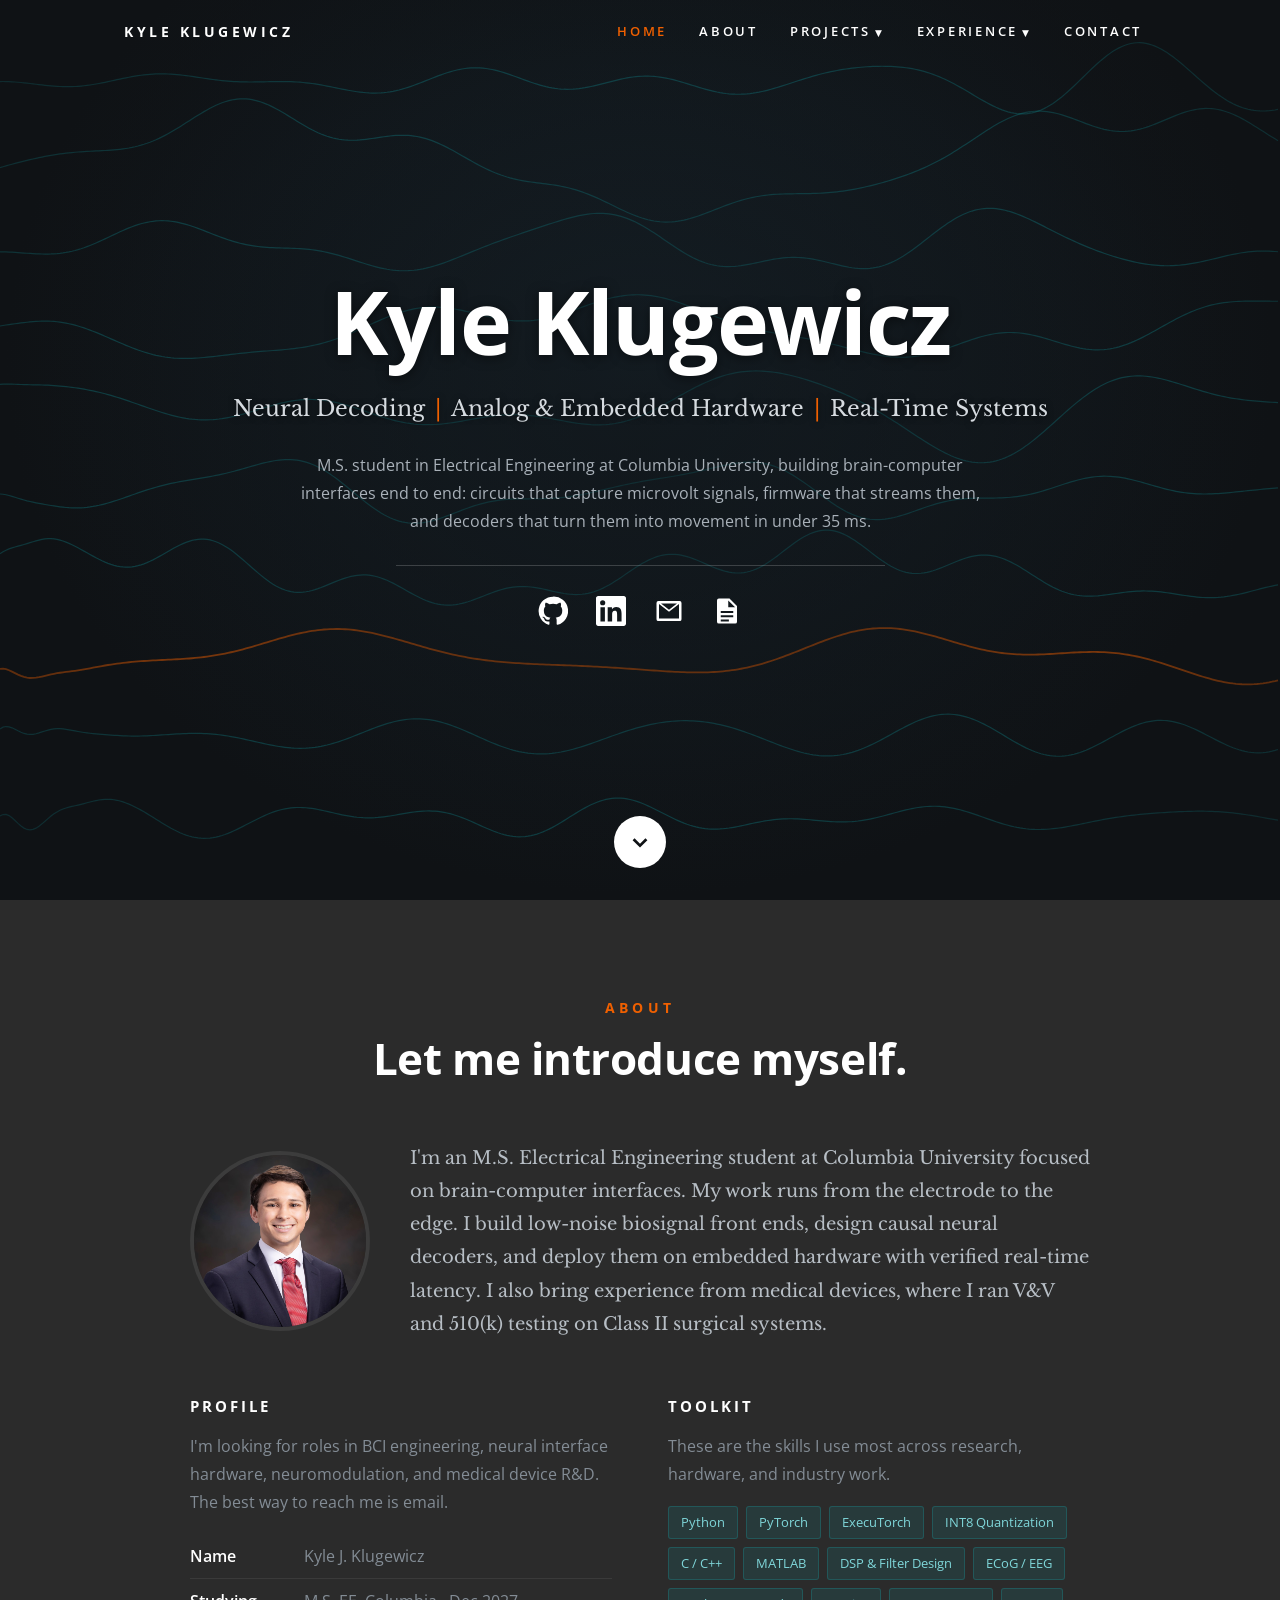
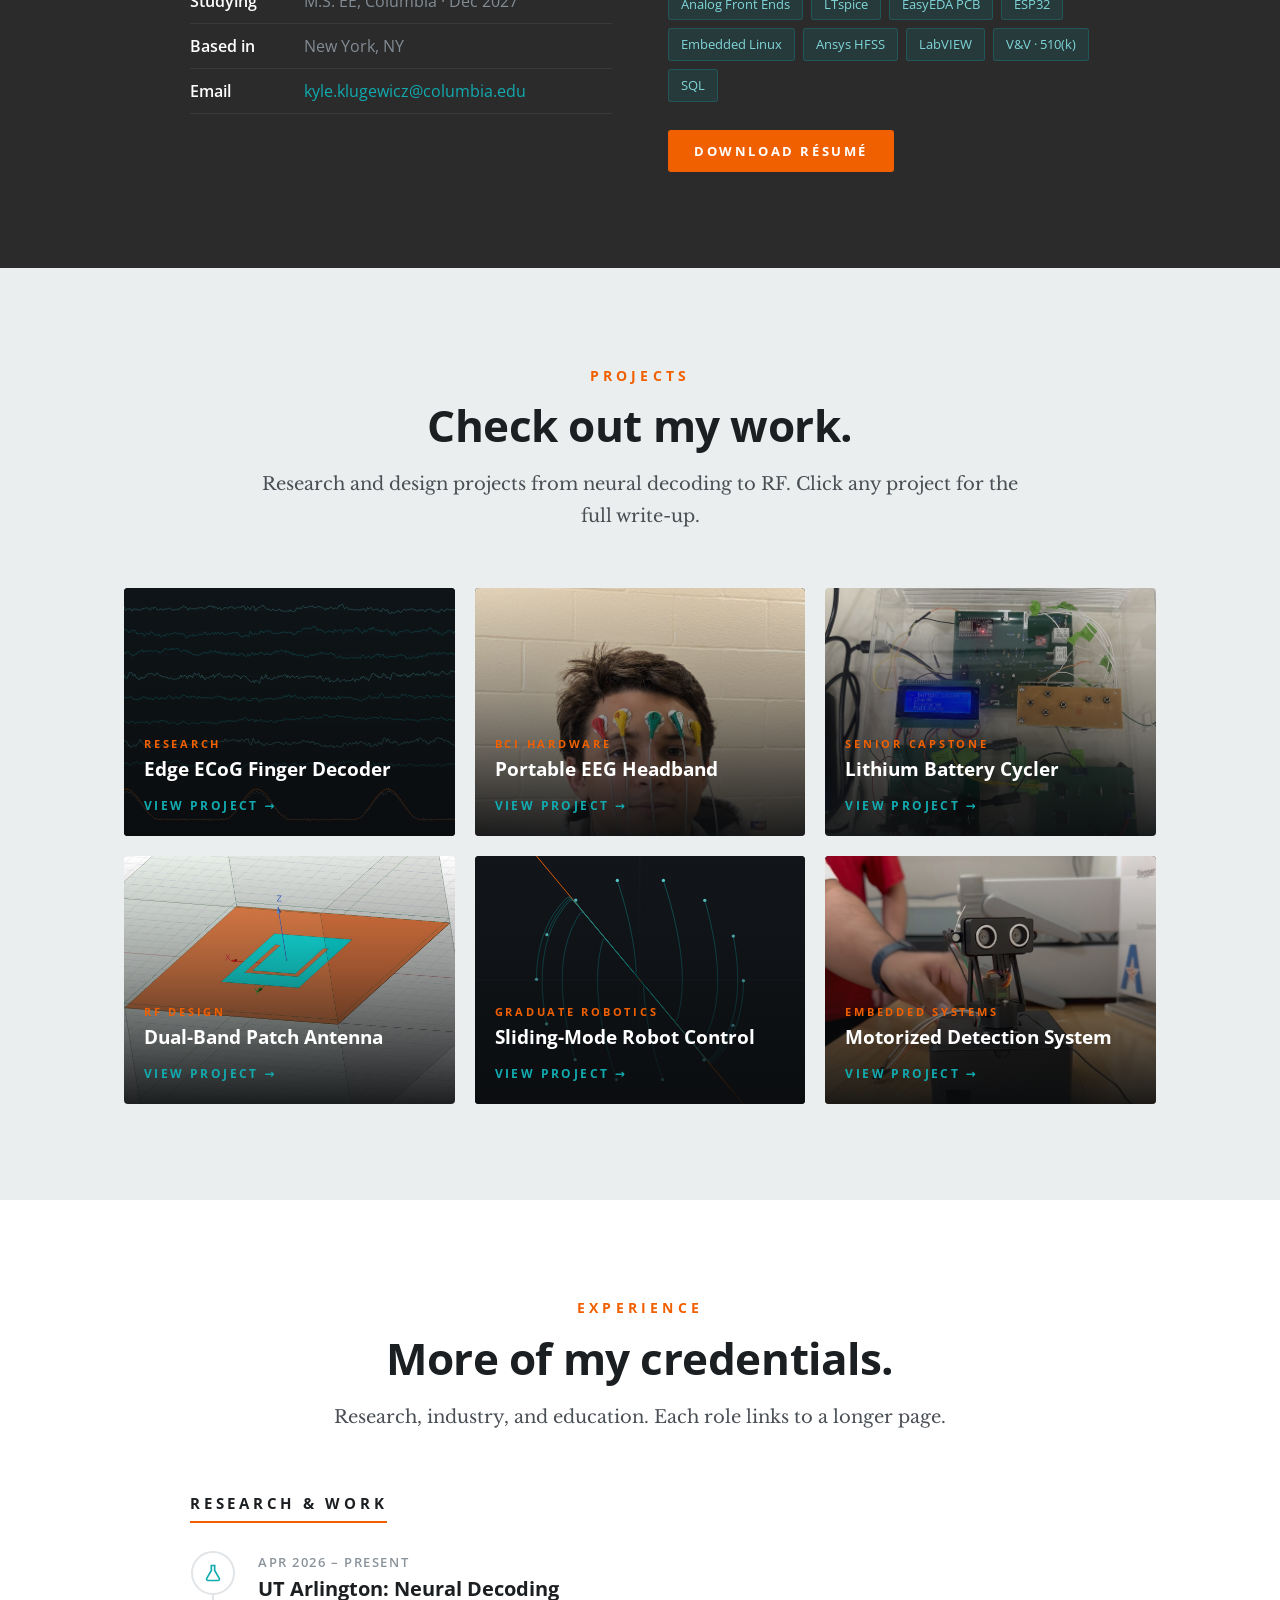
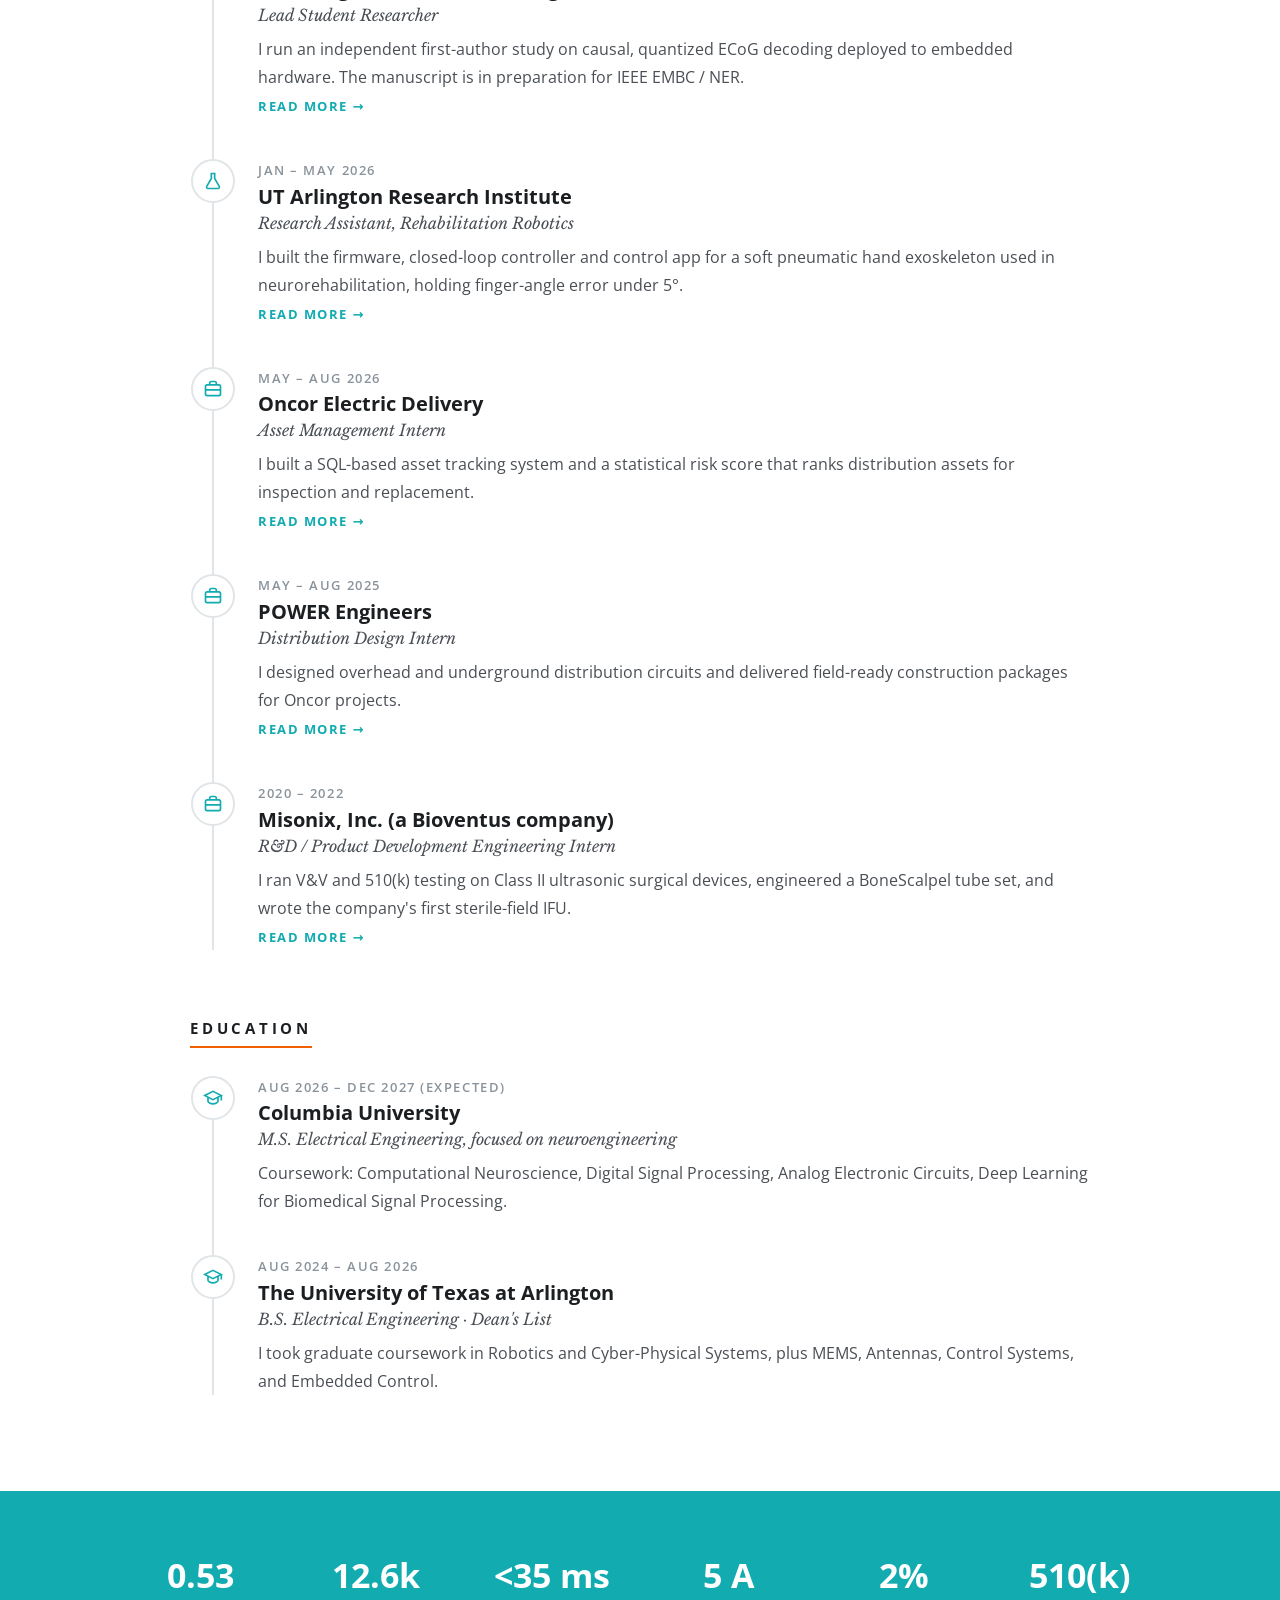
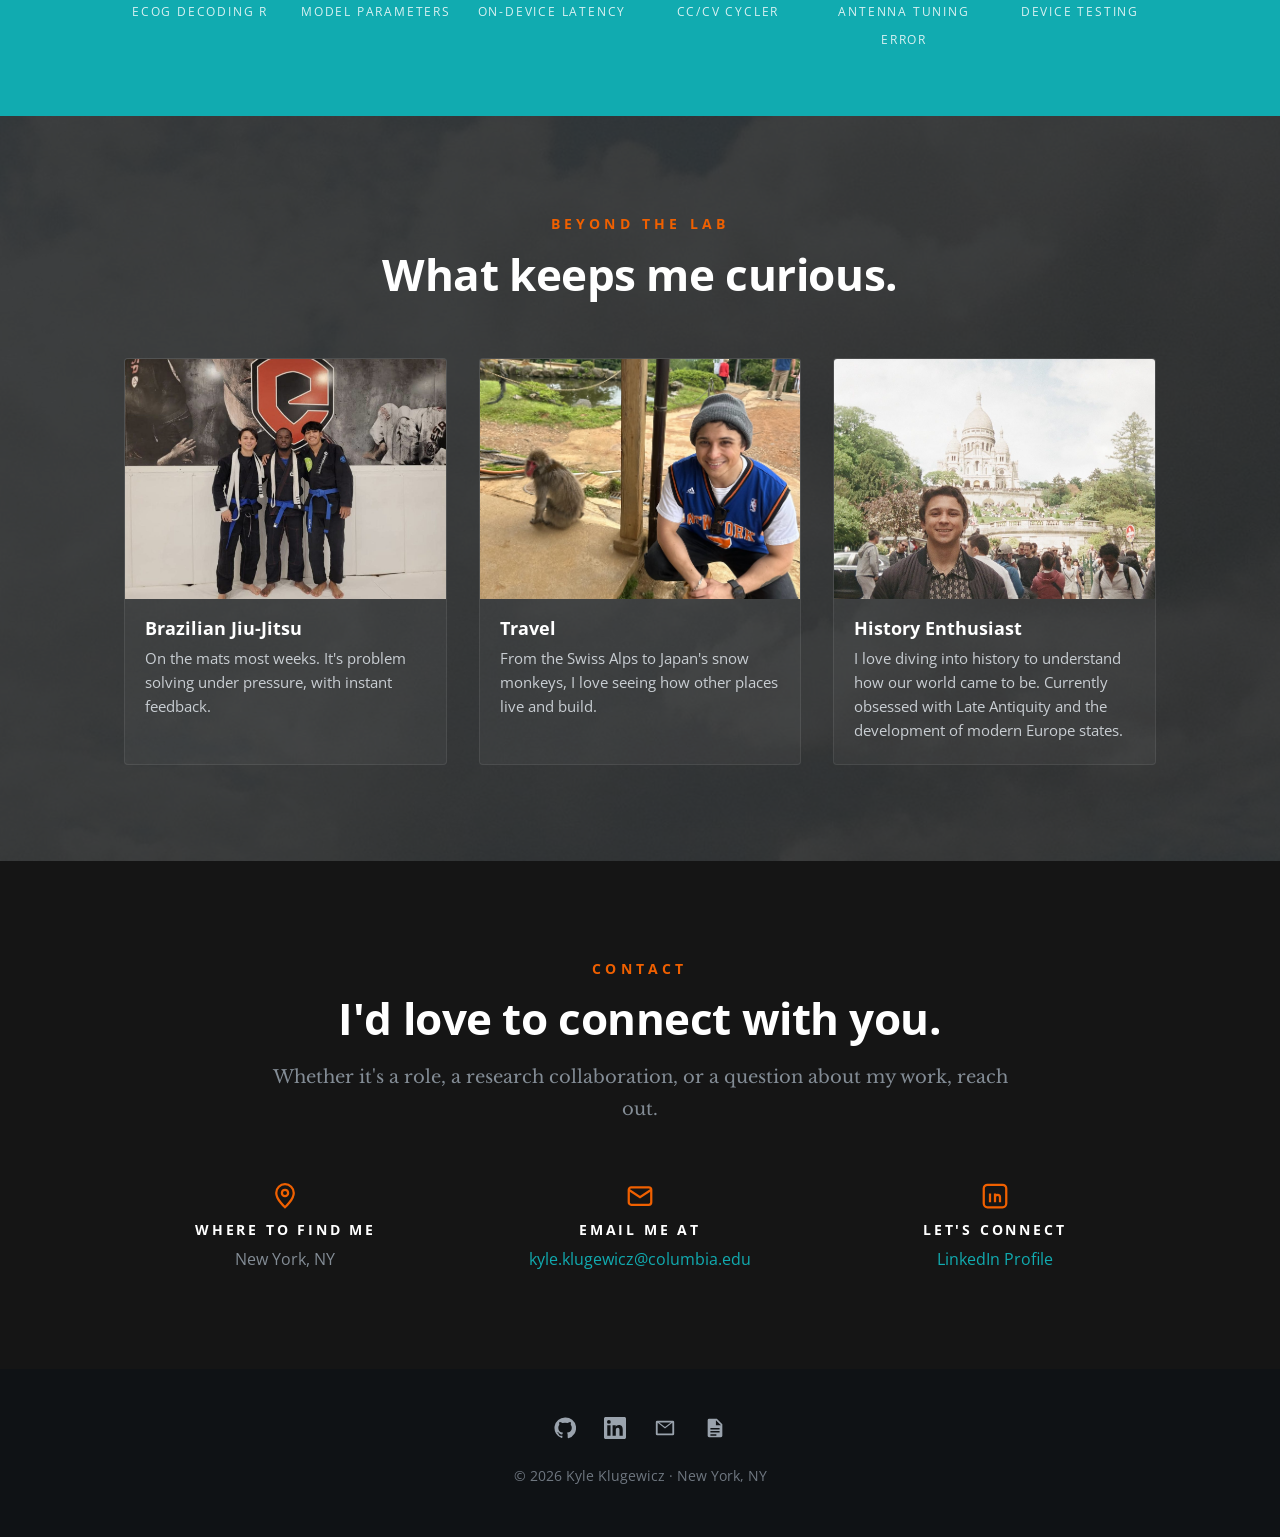
==== index.html @ 874ce94b "Rewrite robotics project page from the EE 5325 report and code Adds the full modeling, controller pr" ====
<!DOCTYPE html>
<html lang="en">
<head>
  <meta charset="UTF-8">
  <meta name="viewport" content="width=device-width, initial-scale=1.0">
  <title>Kyle Klugewicz · Neural Interface Engineering</title>
  <meta name="description" content="Kyle Klugewicz — M.S. student in Electrical Engineering at Columbia. Neural decoding, analog and embedded hardware, and real-time systems for brain-computer interfaces.">
  <meta property="og:title" content="Kyle Klugewicz">
  <meta property="og:description" content="Neural decoding, analog and embedded hardware, and real-time systems for brain-computer interfaces.">
  <meta property="og:image" content="assets/img/ecog.svg">
  <link rel="icon" href="assets/favicon.svg">
  <link rel="preconnect" href="https://fonts.googleapis.com">
  <link rel="preconnect" href="https://fonts.gstatic.com" crossorigin>
  <link href="https://fonts.googleapis.com/css2?family=Libre+Baskerville:ital@0;1&family=Open+Sans:wght@400;600;700&display=swap" rel="stylesheet">
  <link rel="stylesheet" href="style.css">
</head>
<body data-root="" data-page="home">
  <div id="site-nav"></div>

  <!-- ================= HERO ================= -->
  <header class="hero" id="top">
    <canvas id="signals" aria-hidden="true"></canvas>
    <div class="hero-text">
      <h1>Kyle Klugewicz</h1>
      <p class="roles"><span class="r">Neural Decoding</span><span class="sep">|</span><span class="r">Analog &amp; Embedded Hardware</span><span class="sep">|</span><span class="r">Real-Time Systems</span></p>
      <p class="tagline">M.S. student in Electrical Engineering at Columbia University, building brain-computer interfaces end to end: circuits that capture microvolt signals, firmware that streams them, and decoders that turn them into movement in under 35&nbsp;ms.</p>
      <hr>
      <ul class="social" data-social></ul>
    </div>
    <a class="scrolldown" href="#about" aria-label="Scroll to About">
      <svg viewBox="0 0 24 24"><path d="M5 9l7 7 7-7"/></svg>
    </a>
  </header>

  <!-- ================= ABOUT ================= -->
  <section id="about" class="dark-2">
    <div class="row">
      <div class="intro">
        <p class="eyebrow">About</p>
        <h2>Let me introduce myself.</h2>
      </div>

      <div class="about-top">
        <img src="assets/img/headshot.jpg" alt="Portrait of Kyle Klugewicz">
        <p>
          I'm an M.S. Electrical Engineering student at Columbia University focused on brain-computer interfaces.
          My work runs from the electrode to the edge. I build low-noise biosignal front ends, design causal
          neural decoders, and deploy them on embedded hardware with verified real-time latency. I also bring
          experience from medical devices, where I ran V&amp;V and 510(k) testing on Class II surgical systems.
        </p>
      </div>

      <div class="about-cols">
        <div>
          <h3>Profile</h3>
          <p>I'm looking for roles in BCI engineering, neural interface hardware, neuromodulation, and medical device R&amp;D. The best way to reach me is email.</p>
          <ul class="info-list">
            <li><strong>Name</strong> Kyle J. Klugewicz</li>
            <li><strong>Studying</strong> M.S. EE, Columbia · Dec 2027</li>
            <li><strong>Based in</strong> New York, NY</li>
            <li><strong>Email</strong> <a href="mailto:kyle.klugewicz@columbia.edu">kyle.klugewicz@columbia.edu</a></li>
          </ul>
        </div>
        <div>
          <h3>Toolkit</h3>
          <p>These are the skills I use most across research, hardware, and industry work.</p>
          <ul class="chips" style="margin-top:18px">
            <li>Python</li><li>PyTorch</li><li>ExecuTorch</li><li>INT8 Quantization</li>
            <li>C / C++</li><li>MATLAB</li><li>DSP &amp; Filter Design</li><li>ECoG / EEG</li>
            <li>Analog Front Ends</li><li>LTspice</li><li>EasyEDA PCB</li><li>ESP32</li>
            <li>Embedded Linux</li><li>Ansys HFSS</li><li>LabVIEW</li><li>V&amp;V · 510(k)</li>
            <li>SQL</li>
          </ul>
          <a class="btn" href="assets/Klugewicz_Resume.pdf" target="_blank" rel="noopener">Download Résumé</a>
        </div>
      </div>
    </div>
  </section>

  <!-- ================= PROJECTS (synopsis) ================= -->
  <section id="projects" class="gray">
    <div class="row">
      <div class="intro">
        <p class="eyebrow">Projects</p>
        <h2>Check out my work.</h2>
        <p class="lead">Research and design projects from neural decoding to RF. Click any project for the full write-up.</p>
      </div>

      <div class="tiles">
        <a class="tile" href="projects/ecog-decoder.html">
          <img src="assets/img/ecog.svg" alt="Stylized multichannel ECoG traces with decoded finger flexion">
          <div class="overlay">
            <span class="kind">Research</span>
            <h3>Edge ECoG Finger Decoder</h3>
            <p>A 12.6k-parameter causal network decodes finger movement from brain signals in under 35 ms on a low-cost ARM board.</p>
            <span class="more">View project →</span>
          </div>
        </a>
        <a class="tile" href="projects/eeg-headband.html">
          <img src="assets/img/eeg-kyle.jpg" alt="Kyle wearing forehead EEG electrodes" style="object-position:50% 30%">
          <div class="overlay">
            <span class="kind">BCI Hardware</span>
            <h3>Portable EEG Headband</h3>
            <p>Led a four-person team building an ADS1299 + ESP32 EEG system that streams over Bluetooth.</p>
            <span class="more">View project →</span>
          </div>
        </a>
        <a class="tile" href="projects/battery-cycler.html">
          <img src="assets/img/cycler-board.jpg" alt="Battery cycler PCBs inside acrylic enclosure">
          <div class="overlay">
            <span class="kind">Senior Capstone</span>
            <h3>Lithium Battery Cycler</h3>
            <p>A 120 V bench instrument with 5 A CC/CV charging, an active-load discharger, and battery health analytics.</p>
            <span class="more">View project →</span>
          </div>
        </a>
        <a class="tile" href="projects/dual-band-antenna.html">
          <img src="assets/img/antenna-model.jpg" alt="HFSS model of a U-slot patch antenna">
          <div class="overlay">
            <span class="kind">RF Design</span>
            <h3>Dual-Band Patch Antenna</h3>
            <p>Designed in HFSS for 2.45 and 5 GHz, then milled and measured. Resonances landed within 2% of target.</p>
            <span class="more">View project →</span>
          </div>
        </a>
        <a class="tile" href="projects/robotics-control.html">
          <img src="assets/img/robotics.svg" alt="Phase portrait showing trajectories converging to a sliding surface">
          <div class="overlay">
            <span class="kind">Graduate Robotics</span>
            <h3>Sliding-Mode Robot Control</h3>
            <p>Modeled a two-link arm and built six controllers, ending with sliding-mode control that tracks despite 20% mass error.</p>
            <span class="more">View project →</span>
          </div>
        </a>
        <a class="tile" href="projects/detection-system.html">
          <img src="assets/img/detect-demo-poster.jpg" alt="Finished ultrasonic detection system on the bench" style="object-position:50% 45%">
          <div class="overlay">
            <span class="kind">Embedded Systems</span>
            <h3>Motorized Detection System</h3>
            <p>My first PCB: a rotating ultrasonic scanner that sweeps 180° and stops when something gets close.</p>
            <span class="more">View project →</span>
          </div>
        </a>
      </div>
    </div>
  </section>

  <!-- ================= EXPERIENCE + EDUCATION (synopsis) ================= -->
  <section id="experience">
    <div class="row">
      <div class="intro">
        <p class="eyebrow">Experience</p>
        <h2>More of my credentials.</h2>
        <p class="lead">Research, industry, and education. Each role links to a longer page.</p>
      </div>

      <div class="timeline-group">
        <h3>Research &amp; Work</h3>
        <ol class="tl">
          <li>
            <span class="dot"><svg viewBox="0 0 24 24"><path d="M9 3h6M10 3v6L4.5 18.5A1.7 1.7 0 0 0 6 21h12a1.7 1.7 0 0 0 1.5-2.5L14 9V3"/></svg></span>
            <p class="when">Apr 2026 – Present</p>
            <h4>UT Arlington: Neural Decoding</h4>
            <p class="role">Lead Student Researcher</p>
            <p>I run an independent first-author study on causal, quantized ECoG decoding deployed to embedded hardware. The manuscript is in preparation for IEEE EMBC / NER.</p>
            <a class="readmore" href="projects/ecog-decoder.html">Read more →</a>
          </li>
          <li>
            <span class="dot"><svg viewBox="0 0 24 24"><path d="M9 3h6M10 3v6L4.5 18.5A1.7 1.7 0 0 0 6 21h12a1.7 1.7 0 0 0 1.5-2.5L14 9V3"/></svg></span>
            <p class="when">Jan – May 2026</p>
            <h4>UT Arlington Research Institute</h4>
            <p class="role">Research Assistant, Rehabilitation Robotics</p>
            <p>I built the firmware, closed-loop controller and control app for a soft pneumatic hand exoskeleton used in neurorehabilitation, holding finger-angle error under 5°.</p>
            <a class="readmore" href="experience/utari.html">Read more →</a>
          </li>
          <li>
            <span class="dot"><svg viewBox="0 0 24 24"><rect x="3" y="7" width="18" height="13" rx="2"/><path d="M8 7V5a2 2 0 0 1 2-2h4a2 2 0 0 1 2 2v2M3 13h18"/></svg></span>
            <p class="when">May – Aug 2026</p>
            <h4>Oncor Electric Delivery</h4>
            <p class="role">Asset Management Intern</p>
            <p>I built a SQL-based asset tracking system and a statistical risk score that ranks distribution assets for inspection and replacement.</p>
            <a class="readmore" href="experience/oncor.html">Read more →</a>
          </li>
          <li>
            <span class="dot"><svg viewBox="0 0 24 24"><rect x="3" y="7" width="18" height="13" rx="2"/><path d="M8 7V5a2 2 0 0 1 2-2h4a2 2 0 0 1 2 2v2M3 13h18"/></svg></span>
            <p class="when">May – Aug 2025</p>
            <h4>POWER Engineers</h4>
            <p class="role">Distribution Design Intern</p>
            <p>I designed overhead and underground distribution circuits and delivered field-ready construction packages for Oncor projects.</p>
            <a class="readmore" href="experience/power-engineers.html">Read more →</a>
          </li>
          <li>
            <span class="dot"><svg viewBox="0 0 24 24"><rect x="3" y="7" width="18" height="13" rx="2"/><path d="M8 7V5a2 2 0 0 1 2-2h4a2 2 0 0 1 2 2v2M3 13h18"/></svg></span>
            <p class="when">2020 – 2022</p>
            <h4>Misonix, Inc. (a Bioventus company)</h4>
            <p class="role">R&amp;D / Product Development Engineering Intern</p>
            <p>I ran V&amp;V and 510(k) testing on Class II ultrasonic surgical devices, engineered a BoneScalpel tube set, and wrote the company's first sterile-field IFU.</p>
            <a class="readmore" href="experience/misonix.html">Read more →</a>
          </li>
        </ol>
      </div>

      <div class="timeline-group" style="margin-bottom:0">
        <h3>Education</h3>
        <ol class="tl">
          <li>
            <span class="dot"><svg viewBox="0 0 24 24"><path d="M2 9l10-5 10 5-10 5L2 9Z"/><path d="M6 11v5c0 1.5 3 3 6 3s6-1.5 6-3v-5M22 9v6"/></svg></span>
            <p class="when">Aug 2026 – Dec 2027 (expected)</p>
            <h4>Columbia University</h4>
            <p class="role">M.S. Electrical Engineering, focused on neuroengineering</p>
            <p>Coursework: Computational Neuroscience, Digital Signal Processing, Analog Electronic Circuits, Deep Learning for Biomedical Signal Processing.</p>
          </li>
          <li>
            <span class="dot"><svg viewBox="0 0 24 24"><path d="M2 9l10-5 10 5-10 5L2 9Z"/><path d="M6 11v5c0 1.5 3 3 6 3s6-1.5 6-3v-5M22 9v6"/></svg></span>
            <p class="when">Aug 2024 – Aug 2026</p>
            <h4>The University of Texas at Arlington</h4>
            <p class="role">B.S. Electrical Engineering · Dean's List</p>
            <p>I took graduate coursework in Robotics and Cyber-Physical Systems, plus MEMS, Antennas, Control Systems, and Embedded Control.</p>
          </li>
        </ol>
      </div>
    </div>
  </section>

  <!-- ================= STATS ================= -->
  <section class="stats" aria-label="Highlights">
    <div class="row">
      <ul>
        <li><span class="num">0.53</span><span class="lbl">ECoG decoding r</span></li>
        <li><span class="num">12.6k</span><span class="lbl">Model parameters</span></li>
        <li><span class="num">&lt;35 ms</span><span class="lbl">On-device latency</span></li>
        <li><span class="num">5 A</span><span class="lbl">CC/CV cycler</span></li>
        <li><span class="num">2%</span><span class="lbl">Antenna tuning error</span></li>
        <li><span class="num">510(k)</span><span class="lbl">Device testing</span></li>
      </ul>
    </div>
  </section>

  <!-- ================= BEYOND THE LAB ================= -->
  <section class="photo-band" style="background-image:url(assets/img/bg-alps.jpg)">
    <div class="row">
      <div class="intro">
        <p class="eyebrow">Beyond the Lab</p>
        <h2>What keeps me curious.</h2>
      </div>
      <div class="beyond">
        <figure>
          <img src="assets/img/bjj.jpg" alt="Kyle with Brazilian Jiu-Jitsu training partners" loading="lazy">
          <figcaption>
            <h3>Brazilian Jiu-Jitsu</h3>
            <p>On the mats most weeks. It's problem solving under pressure, with instant feedback.</p>
          </figcaption>
        </figure>
        <figure>
          <img src="assets/img/travel-japan.jpg" alt="Kyle crouching next to a snow monkey in Japan" loading="lazy" style="object-position:50% 60%">
          <figcaption>
            <h3>Travel</h3>
            <p>From the Swiss Alps to Japan's snow monkeys, I love seeing how other places live and build.</p>
          </figcaption>
        </figure>
        <figure>
          <img src="assets/img/travel-paris.jpg" alt="Kyle in front of Sacré-Cœur in Paris" loading="lazy" style="object-position:50% 40%">
          <figcaption>
            <h3>History Enthusiast</h3>
            <p>I love diving into history to understand how our world came to be. Currently obsessed with Late Antiquity and the development of modern Europe states.</p>
          </figcaption>
        </figure>
      </div>
    </div>
  </section>

  <!-- ================= CONTACT ================= -->
  <section id="contact" class="dark">
    <div class="row">
      <div class="intro">
        <p class="eyebrow">Contact</p>
        <h2>I'd love to connect with you.</h2>
        <p class="lead">Whether it's a role, a research collaboration, or a question about my work, reach out.</p>
      </div>
      <div class="contact-cols">
        <div>
          <span class="icon"><svg viewBox="0 0 24 24"><path d="M12 21s-7-6.2-7-11.5A7 7 0 0 1 19 9.5C19 14.8 12 21 12 21Z"/><circle cx="12" cy="9.5" r="2.5"/></svg></span>
          <h4>Where to find me</h4>
          <p>New York, NY</p>
        </div>
        <div>
          <span class="icon"><svg viewBox="0 0 24 24"><rect x="3" y="5" width="18" height="14" rx="2"/><path d="M3 7l9 6 9-6"/></svg></span>
          <h4>Email me at</h4>
          <p><a href="mailto:kyle.klugewicz@columbia.edu">kyle.klugewicz@columbia.edu</a></p>
        </div>
        <div>
          <span class="icon"><svg viewBox="0 0 24 24"><rect x="3" y="3" width="18" height="18" rx="3"/><path d="M8 10v7M8 7v.01M12 17v-4a2 2 0 0 1 4 0v4M12 10v7"/></svg></span>
          <h4>Let's connect</h4>
          <p><a href="https://www.linkedin.com/in/kyle-klugewicz/" target="_blank" rel="noopener">LinkedIn Profile</a></p>
        </div>
      </div>
    </div>
  </section>

  <div id="site-footer"></div>
  <script src="site.js"></script>
</body>
</html>
---- style.css ----
/* =========================================================
   Kyle Klugewicz — site styles
   Layout inspired by the classic "résumé one-pager" look:
   dark full-screen hero, alternating light/dark sections,
   orange section eyebrows, teal stat band.
   ========================================================= */

:root {
  --ink: #0f1215;
  --dark: #151515;
  --dark-2: #2b2b2b;
  --gray-bg: #ebeeee;
  --white: #ffffff;
  --text: #4a4f55;
  --text-dark: #838c95;
  --heading: #1c1f22;
  --orange: #f06000;
  --teal: #11abb0;
  --teal-dark: #0c8a8e;
  --max: 1080px;
  --serif: "Libre Baskerville", Georgia, serif;
  --sans: "Open Sans", system-ui, -apple-system, sans-serif;
}

* { box-sizing: border-box; margin: 0; padding: 0; }
html { scroll-behavior: smooth; scroll-padding-top: 64px; }
body {
  font: 16px/1.75 var(--sans);
  color: var(--text);
  background: var(--white);
  -webkit-font-smoothing: antialiased;
}
img { max-width: 100%; display: block; }
a { color: var(--teal); text-decoration: none; transition: color .2s; }
a:hover { color: var(--orange); }
h1, h2, h3, h4 { color: var(--heading); font-weight: 700; line-height: 1.25; }

.row { max-width: var(--max); margin: 0 auto; padding: 0 24px; }
section { padding: 96px 0; }

/* ---------- Section intro (eyebrow + big headline) ---------- */
.intro { text-align: center; max-width: 760px; margin: 0 auto 56px; }
.eyebrow {
  font-size: 14px; font-weight: 700; letter-spacing: .3em;
  text-transform: uppercase; color: var(--orange); margin-bottom: 10px;
}
.intro h2 { font-size: clamp(28px, 4.4vw, 44px); letter-spacing: -0.01em; }
.intro .lead { font-family: var(--serif); font-size: 18px; margin-top: 16px; }

.dark { background: var(--dark); color: var(--text-dark); }
.dark-2 { background: var(--dark-2); color: var(--text-dark); }
.dark h2, .dark h3, .dark-2 h2, .dark-2 h3 { color: var(--white); }
.gray { background: var(--gray-bg); }

/* ---------- Nav ---------- */
.site-nav {
  position: fixed; inset: 0 0 auto 0; z-index: 50;
  transition: background .3s, box-shadow .3s;
}
.site-nav.solid { background: rgba(15, 18, 21, .96); box-shadow: 0 1px 0 rgba(255,255,255,.06); }
.site-nav .inner {
  max-width: var(--max); margin: 0 auto; padding: 0 24px;
  display: flex; align-items: center; height: 64px;
}
.site-nav .brand {
  color: var(--white); font-weight: 700; letter-spacing: .25em; font-size: 14px;
  text-transform: uppercase; margin-right: auto;
}
.site-nav .brand:hover { color: var(--orange); }
.site-nav ul { list-style: none; display: flex; gap: 4px; }
.site-nav li { position: relative; }
.site-nav li > a, .site-nav li > button {
  display: block; padding: 8px 14px; color: var(--white);
  font: 600 12.5px/1.5 var(--sans); letter-spacing: .22em; text-transform: uppercase;
  background: none; border: 0; cursor: pointer;
}
.site-nav li > a:hover, .site-nav li > button:hover,
.site-nav li.current > a, .site-nav li.current > button { color: var(--orange); }
.site-nav .caret { font-size: 9px; margin-left: 4px; }

.dropdown {
  position: absolute; top: 100%; left: 0; min-width: 260px;
  background: var(--ink); border-top: 2px solid var(--orange);
  padding: 8px 0; opacity: 0; visibility: hidden; transform: translateY(6px);
  transition: all .18s; box-shadow: 0 12px 30px rgba(0,0,0,.35);
}
.has-menu:hover .dropdown, .has-menu:focus-within .dropdown, .has-menu.open .dropdown {
  opacity: 1; visibility: visible; transform: none;
}
.dropdown a { display: block; padding: 8px 20px; color: #c9ced3; font-size: 14px; line-height: 1.4; }
.dropdown a small { display: block; color: #6f7780; font-size: 12px; }
.dropdown a:hover, .dropdown a.active { background: #1b2025; color: var(--white); }
.dropdown a.active { box-shadow: inset 3px 0 0 var(--orange); }

.menu-toggle {
  display: none; background: none; border: 1px solid rgba(255,255,255,.3);
  color: var(--white); border-radius: 4px; width: 40px; height: 36px; font-size: 18px; cursor: pointer;
}

/* ---------- Home hero ---------- */
.hero {
  position: relative; min-height: 100vh; min-height: 100svh;
  background: radial-gradient(ellipse at 50% 40%, #16222a 0%, var(--ink) 70%);
  display: flex; align-items: center; justify-content: center;
  text-align: center; overflow: hidden; color: var(--white);
}
.hero canvas { position: absolute; inset: 0; width: 100%; height: 100%; }
.hero::after {
  content: ""; position: absolute; inset: 0; pointer-events: none;
  background: radial-gradient(ellipse at center, rgba(15,18,21,.55) 0%, rgba(15,18,21,.15) 60%, rgba(15,18,21,.6) 100%);
}
.hero-text { position: relative; z-index: 2; padding: 0 24px; max-width: 880px; }
.hero h1 {
  color: var(--white); font-size: clamp(44px, 9vw, 88px); letter-spacing: -0.02em;
  text-shadow: 0 2px 12px rgba(0,0,0,.5);
}
.hero .roles {
  font-family: var(--serif); font-size: clamp(17px, 2.4vw, 22px); color: #d6dbe0;
  margin-top: 14px; text-shadow: 0 1px 6px rgba(0,0,0,.6);
}
.hero .roles .r { white-space: nowrap; }
.hero .roles .sep { color: var(--orange); padding: 0 10px; }
.hero .tagline { margin: 22px auto 0; max-width: 680px; color: #a9b1b9; font-size: 16px; }
@media (max-width: 600px) {
  .hero .roles .r { display: block; }
  .hero .roles .sep { display: none; }
}
.hero hr { width: 60%; margin: 30px auto; border: 0; border-top: 1px solid rgba(255,255,255,.18); }

.social { list-style: none; display: flex; justify-content: center; gap: 28px; }
.social a { color: var(--white); display: inline-flex; }
.social a:hover { color: var(--orange); }
.social svg { width: 30px; height: 30px; fill: currentColor; }

.scrolldown {
  position: absolute; bottom: 32px; left: 50%; transform: translateX(-50%); z-index: 2;
  width: 52px; height: 52px; border-radius: 50%; background: var(--white);
  display: grid; place-items: center; color: var(--ink); animation: bob 2.4s ease-in-out infinite;
}
.scrolldown:hover { background: var(--orange); color: var(--white); }
.scrolldown svg { width: 22px; height: 22px; fill: none; stroke: currentColor; stroke-width: 3; }
@keyframes bob { 50% { transform: translate(-50%, 6px); } }

/* ---------- About ---------- */
.about-top { display: flex; align-items: center; gap: 40px; max-width: 900px; margin: 0 auto 56px; }
.about-top img {
  width: 180px; height: 180px; border-radius: 50%; object-fit: cover; object-position: 50% 22%;
  flex-shrink: 0; border: 4px solid rgba(255,255,255,.08);
}
.about-top p { font-family: var(--serif); font-size: 18px; line-height: 1.85; color: #b7bec5; }
.about-cols { display: grid; grid-template-columns: 1fr 1fr; gap: 56px; max-width: 900px; margin: 0 auto; }
.about-cols h3 { font-size: 15px; letter-spacing: .2em; text-transform: uppercase; margin-bottom: 16px; }
.info-list { list-style: none; margin-top: 18px; }
.info-list li { padding: 8px 0; border-bottom: 1px solid rgba(255,255,255,.07); }
.info-list strong { color: var(--white); display: inline-block; min-width: 110px; font-weight: 600; }

.chips { display: flex; flex-wrap: wrap; gap: 8px; list-style: none; }
.chips li {
  font-size: 13px; padding: 4px 12px; border-radius: 3px;
  background: rgba(17,171,176,.12); color: #7fd6d9; border: 1px solid rgba(17,171,176,.25);
}
.light-chips li { background: #eef7f7; color: var(--teal-dark); border-color: #cfe9ea; }

.btn {
  display: inline-block; margin-top: 28px; padding: 12px 26px; border-radius: 3px;
  font: 700 13px/1.4 var(--sans); letter-spacing: .2em; text-transform: uppercase;
  background: var(--orange); color: var(--white);
}
.btn:hover { background: var(--white); color: var(--ink); }
.btn.ghost { background: transparent; border: 2px solid var(--teal); color: var(--teal); }
.btn.ghost:hover { background: var(--teal); color: var(--white); }

/* ---------- Project tiles (home) ---------- */
.tiles { display: grid; grid-template-columns: repeat(3, 1fr); gap: 20px; }
.tile {
  position: relative; display: block; overflow: hidden; border-radius: 4px;
  background: var(--ink); aspect-ratio: 4 / 3; color: var(--white);
}
.tile img { width: 100%; height: 100%; object-fit: cover; transition: transform .5s, opacity .3s; }
.tile .overlay {
  position: absolute; inset: 0; display: flex; flex-direction: column; justify-content: flex-end;
  padding: 20px; background: linear-gradient(to top, rgba(10,12,14,.92) 0%, rgba(10,12,14,.35) 55%, rgba(10,12,14,0) 100%);
}
.tile .kind { font-size: 11px; letter-spacing: .25em; text-transform: uppercase; color: var(--orange); font-weight: 700; }
.tile h3 { color: var(--white); font-size: 19px; margin: 4px 0 6px; }
.tile p { font-size: 14px; line-height: 1.5; color: #c4cad0; max-height: 0; opacity: 0; transition: all .35s; }
.tile .more { font-size: 12px; letter-spacing: .2em; text-transform: uppercase; color: var(--teal); font-weight: 700; margin-top: 8px; }
.tile:hover img { transform: scale(1.06); opacity: .75; }
.tile:hover p { max-height: 90px; opacity: 1; }
.tile:hover { color: var(--white); }
@media (hover: none) { .tile p { max-height: none; opacity: 1; } }

/* ---------- Timeline (home experience + education) ---------- */
.timeline-group { max-width: 900px; margin: 0 auto 64px; }
.timeline-group > h3 {
  font-size: 15px; letter-spacing: .25em; text-transform: uppercase; margin-bottom: 28px;
  padding-bottom: 8px; border-bottom: 2px solid var(--orange); display: inline-block;
}
.tl { list-style: none; border-left: 2px solid #e1e5e8; margin-left: 22px; }
.tl li { position: relative; padding: 0 0 40px 44px; }
.tl li:last-child { padding-bottom: 0; }
.tl .dot {
  position: absolute; left: -23px; top: 0; width: 44px; height: 44px; border-radius: 50%;
  background: var(--white); border: 2px solid #e1e5e8; display: grid; place-items: center; color: var(--teal);
}
.tl .dot svg { width: 20px; height: 20px; fill: none; stroke: currentColor; stroke-width: 2; }
.tl .when { font-size: 13px; letter-spacing: .12em; text-transform: uppercase; color: #8a939b; font-weight: 600; }
.tl h4 { font-size: 20px; margin-top: 2px; }
.tl .role { font-family: var(--serif); font-style: italic; color: var(--text); margin-bottom: 6px; }
.tl .readmore { font-size: 13px; font-weight: 700; letter-spacing: .12em; text-transform: uppercase; }

/* ---------- Stats band ---------- */
.stats { background: var(--teal); color: var(--white); padding: 64px 0; }
.stats ul {
  list-style: none; display: grid; grid-template-columns: repeat(6, 1fr); gap: 24px; text-align: center;
}
.stats .num { display: block; font-size: 34px; font-weight: 700; line-height: 1.2; }
.stats .lbl { font-size: 12px; letter-spacing: .15em; text-transform: uppercase; opacity: .85; }

/* ---------- Photo background band (beyond the lab) ---------- */
.photo-band { position: relative; background: #000 center / cover no-repeat; color: #c9ced3; }
.photo-band::before { content: ""; position: absolute; inset: 0; background: rgba(10,12,14,.78); }
.photo-band > * { position: relative; }
.photo-band h2, .photo-band h3 { color: var(--white); }
.beyond { display: grid; grid-template-columns: repeat(3, 1fr); gap: 32px; }
.beyond figure { background: rgba(255,255,255,.04); border: 1px solid rgba(255,255,255,.08); border-radius: 4px; overflow: hidden; }
.beyond img { width: 100%; aspect-ratio: 4 / 3; object-fit: cover; }
.beyond figcaption { padding: 18px 20px 22px; }
.beyond h3 { font-size: 18px; margin-bottom: 6px; }
.beyond p { font-size: 15px; line-height: 1.6; }

/* ---------- Contact ---------- */
.contact-cols { display: grid; grid-template-columns: repeat(3, 1fr); gap: 32px; text-align: center; }
.contact-cols .icon { color: var(--orange); margin-bottom: 10px; display: inline-flex; }
.contact-cols .icon svg { width: 30px; height: 30px; fill: none; stroke: currentColor; stroke-width: 1.8; }
.contact-cols h4 { color: var(--white); font-size: 14px; letter-spacing: .2em; text-transform: uppercase; margin-bottom: 6px; }

/* ---------- Footer ---------- */
.site-footer { background: var(--ink); color: #6f7780; text-align: center; padding: 48px 24px; font-size: 14px; }
.site-footer .social { margin-bottom: 18px; }
.site-footer .social svg { width: 22px; height: 22px; }
.site-footer .social a { color: #9aa3ad; }
.site-footer .social a:hover { color: var(--orange); }

/* =========================================================
   Detail pages (projects / experience)
   ========================================================= */
.page-hero {
  position: relative; min-height: 62vh; display: flex; align-items: flex-end;
  background: var(--ink) var(--hero-img, none) var(--hero-pos, center) / cover no-repeat; color: var(--white);
  padding: 120px 0 56px;
}
.page-hero::before {
  content: ""; position: absolute; inset: 0;
  background: linear-gradient(to top, rgba(10,12,14,.95) 0%, rgba(10,12,14,.7) 45%, rgba(10,12,14,.45) 100%);
}
.page-hero .row { position: relative; width: 100%; }
.crumbs { font-size: 12px; letter-spacing: .2em; text-transform: uppercase; margin-bottom: 18px; }
.crumbs a { color: #9aa3ad; }
.crumbs a:hover { color: var(--orange); }
.crumbs span { color: #5b636b; margin: 0 8px; }
.page-hero h1 { color: var(--white); font-size: clamp(32px, 6vw, 58px); letter-spacing: -0.02em; max-width: 900px; }
.page-hero .subtitle { font-family: var(--serif); font-size: clamp(16px, 2vw, 20px); color: #cdd3d8; margin-top: 14px; max-width: 760px; }
.facts { list-style: none; display: flex; flex-wrap: wrap; gap: 12px 40px; margin-top: 32px; padding-top: 24px; border-top: 1px solid rgba(255,255,255,.15); }
.facts li { font-size: 15px; color: #e3e7ea; }
.facts strong { display: block; font-size: 11px; letter-spacing: .22em; text-transform: uppercase; color: var(--orange); }

.detail-body { display: grid; grid-template-columns: minmax(0, 1fr) 280px; gap: 64px; }
.prose h2 {
  font-size: 13px; letter-spacing: .3em; text-transform: uppercase; color: var(--orange);
  margin: 48px 0 14px;
}
.prose h2:first-child { margin-top: 0; }
.prose p { margin-bottom: 16px; font-size: 17px; }
.prose p.lead { font-family: var(--serif); font-size: 19px; line-height: 1.8; color: var(--heading); }
.prose ul { margin: 0 0 16px 22px; }
.prose li { margin-bottom: 10px; font-size: 16.5px; }
.prose li::marker { color: var(--teal); }
.prose strong { color: var(--heading); }
.callout {
  border-left: 3px solid var(--teal); background: #f3f8f8; padding: 16px 20px; margin: 20px 0;
  font-size: 15.5px; border-radius: 0 4px 4px 0;
}

.aside { position: sticky; top: 96px; align-self: start; }
.aside-block { margin-bottom: 32px; }
.aside-block h4 { font-size: 12px; letter-spacing: .25em; text-transform: uppercase; color: #8a939b; margin-bottom: 12px; }
.aside-block ul.plain { list-style: none; font-size: 15px; }
.aside-block ul.plain li { padding: 6px 0; border-bottom: 1px solid #edf0f2; }

.metrics { list-style: none; display: grid; grid-template-columns: repeat(auto-fit, minmax(170px, 1fr)); gap: 16px; margin: 8px 0 24px; }
.metrics li { background: var(--white); border: 1px solid #e3e7ea; border-top: 3px solid var(--teal); padding: 18px 18px 16px; border-radius: 3px; }
.metrics .num { display: block; font-size: 28px; font-weight: 700; color: var(--heading); line-height: 1.2; }
.metrics .lbl { font-size: 13px; color: #6b737b; line-height: 1.4; display: block; margin-top: 4px; }

.gallery { display: grid; grid-template-columns: repeat(auto-fill, minmax(260px, 1fr)); gap: 16px; }
.gallery a { display: block; border-radius: 4px; overflow: hidden; background: var(--ink); }
.gallery img { width: 100%; aspect-ratio: 4 / 3; object-fit: cover; transition: transform .4s, opacity .3s; }
.gallery a:hover img { transform: scale(1.04); opacity: .85; }
.gallery figcaption { font-size: 13px; color: #6b737b; padding: 8px 2px 0; }
.gallery figure { margin: 0; }

.pager { display: grid; grid-template-columns: 1fr 1fr; border-top: 1px solid #e3e7ea; }
.pager a { padding: 36px 24px; display: block; color: var(--heading); }
.pager a:hover { background: var(--gray-bg); color: var(--heading); }
.pager a + a { text-align: right; border-left: 1px solid #e3e7ea; }
.pager small { display: block; font-size: 12px; letter-spacing: .22em; text-transform: uppercase; color: var(--orange); font-weight: 700; }
.pager span { font-size: 20px; font-weight: 700; }

/* Lightbox */
.lightbox {
  position: fixed; inset: 0; z-index: 100; background: rgba(8,10,12,.94);
  display: none; align-items: center; justify-content: center; padding: 24px; flex-direction: column;
}
.lightbox.open { display: flex; }
.lightbox img { max-height: 82vh; max-width: 92vw; object-fit: contain; border-radius: 3px; }
.lightbox p { color: #c9ced3; margin-top: 14px; font-size: 15px; text-align: center; }
.lightbox button {
  position: absolute; top: 18px; right: 22px; background: none; border: 0; color: var(--white);
  font-size: 36px; cursor: pointer; line-height: 1;
}

/* ---------- Detail-page analysis blocks ---------- */
.table-wrap { overflow-x: auto; margin: 8px 0 24px; border: 1px solid #e3e7ea; border-radius: 4px; }
.data-table { width: 100%; border-collapse: collapse; font-size: 14.5px; line-height: 1.5; }
.data-table th {
  text-align: left; font-size: 11.5px; letter-spacing: .14em; text-transform: uppercase;
  color: #6b737b; background: #f5f7f8; padding: 10px 14px; border-bottom: 1px solid #e3e7ea; white-space: nowrap;
}
.data-table td { padding: 12px 14px; border-bottom: 1px solid #edf0f2; vertical-align: top; }
.data-table tr:last-child td { border-bottom: 0; }
.data-table td:first-child { font-weight: 600; color: var(--heading); }
.pill {
  display: inline-block; font-size: 11px; font-weight: 700; letter-spacing: .12em; text-transform: uppercase;
  padding: 2px 9px; border-radius: 999px; white-space: nowrap;
}
.pill.pass { background: #e3f5f5; color: var(--teal-dark); }
.pill.partial { background: #fdf1e2; color: #a2570a; }
.pill.fail { background: #fde7e1; color: #b3361b; }
.pill.ruled-out { background: #eef0f2; color: #5d656d; }

.fig { margin: 16px 0 28px; }
.fig a { display: block; border-radius: 4px; overflow: hidden; background: #f5f7f8; border: 1px solid #e3e7ea; }
.fig img { width: 100%; height: auto; transition: opacity .2s; }
.fig a:hover img { opacity: .9; }
.fig figcaption { font-size: 13.5px; color: #6b737b; margin-top: 8px; line-height: 1.5; }
.fig-row { display: grid; grid-template-columns: repeat(var(--cols, 2), minmax(0, 1fr)); gap: 14px; margin: 16px 0 28px; }
.fig-row .fig { margin: 0; }
.fig-row .fig img { aspect-ratio: var(--ratio, auto); object-fit: cover; }
.formula {
  font-family: "SFMono-Regular", Menlo, Consolas, monospace; font-size: 15px;
  background: #f5f7f8; border: 1px solid #e3e7ea; border-radius: 4px; padding: 10px 14px; display: inline-block; margin: 2px 0 16px;
}

.video-fig { margin: 8px 0 32px; }
.video-fig video {
  display: block; width: 100%; max-width: var(--video-max, 560px); margin: 0 auto;
  border-radius: 6px; background: var(--ink); box-shadow: 0 10px 30px rgba(0,0,0,.18);
}
.video-fig figcaption { text-align: center; font-size: 13.5px; color: #6b737b; margin-top: 10px; }

@media (max-width: 760px) {
  .fig-row { grid-template-columns: 1fr; }
}

/* ---------- Responsive ---------- */
@media (max-width: 980px) {
  .tiles { grid-template-columns: repeat(2, 1fr); }
  .stats ul { grid-template-columns: repeat(3, 1fr); row-gap: 36px; }
  .detail-body { grid-template-columns: minmax(0, 1fr); gap: 24px; }
  .aside { position: static; order: -1; display: grid; grid-template-columns: repeat(auto-fit, minmax(220px, 1fr)); gap: 0 32px; }
}
@media (max-width: 760px) {
  section { padding: 64px 0; }
  .row { padding: 0 16px; }
  .menu-toggle { display: block; }
  .site-nav ul {
    display: none; position: absolute; top: 64px; left: 0; right: 0; flex-direction: column;
    background: var(--ink); padding: 8px 0 16px; max-height: calc(100vh - 64px); overflow-y: auto;
  }
  .site-nav.menu-open { background: var(--ink); }
  .site-nav.menu-open ul { display: flex; }
  .site-nav li > a, .site-nav li > button { padding: 12px 20px; width: 100%; text-align: left; }
  .dropdown { position: static; opacity: 1; visibility: visible; transform: none; display: none; box-shadow: none; border-top: 0; padding: 0 0 8px 12px; }
  .has-menu.open .dropdown { display: block; }
  .has-menu:hover .dropdown { display: none; }
  .has-menu.open:hover .dropdown { display: block; }
  .about-top { flex-direction: column; text-align: center; gap: 24px; }
  .about-cols, .contact-cols, .beyond, .tiles { grid-template-columns: 1fr; gap: 32px; }
  .stats ul { grid-template-columns: repeat(2, 1fr); }
  .pager { grid-template-columns: 1fr; }
  .pager a + a { border-left: 0; border-top: 1px solid #e3e7ea; }
  .tl { margin-left: 18px; }
  .tl li { padding-left: 34px; }
  .tl .dot { width: 36px; height: 36px; left: -19px; }
}
@media (prefers-reduced-motion: reduce) {
  html { scroll-behavior: auto; }
  .scrolldown { animation: none; }
}
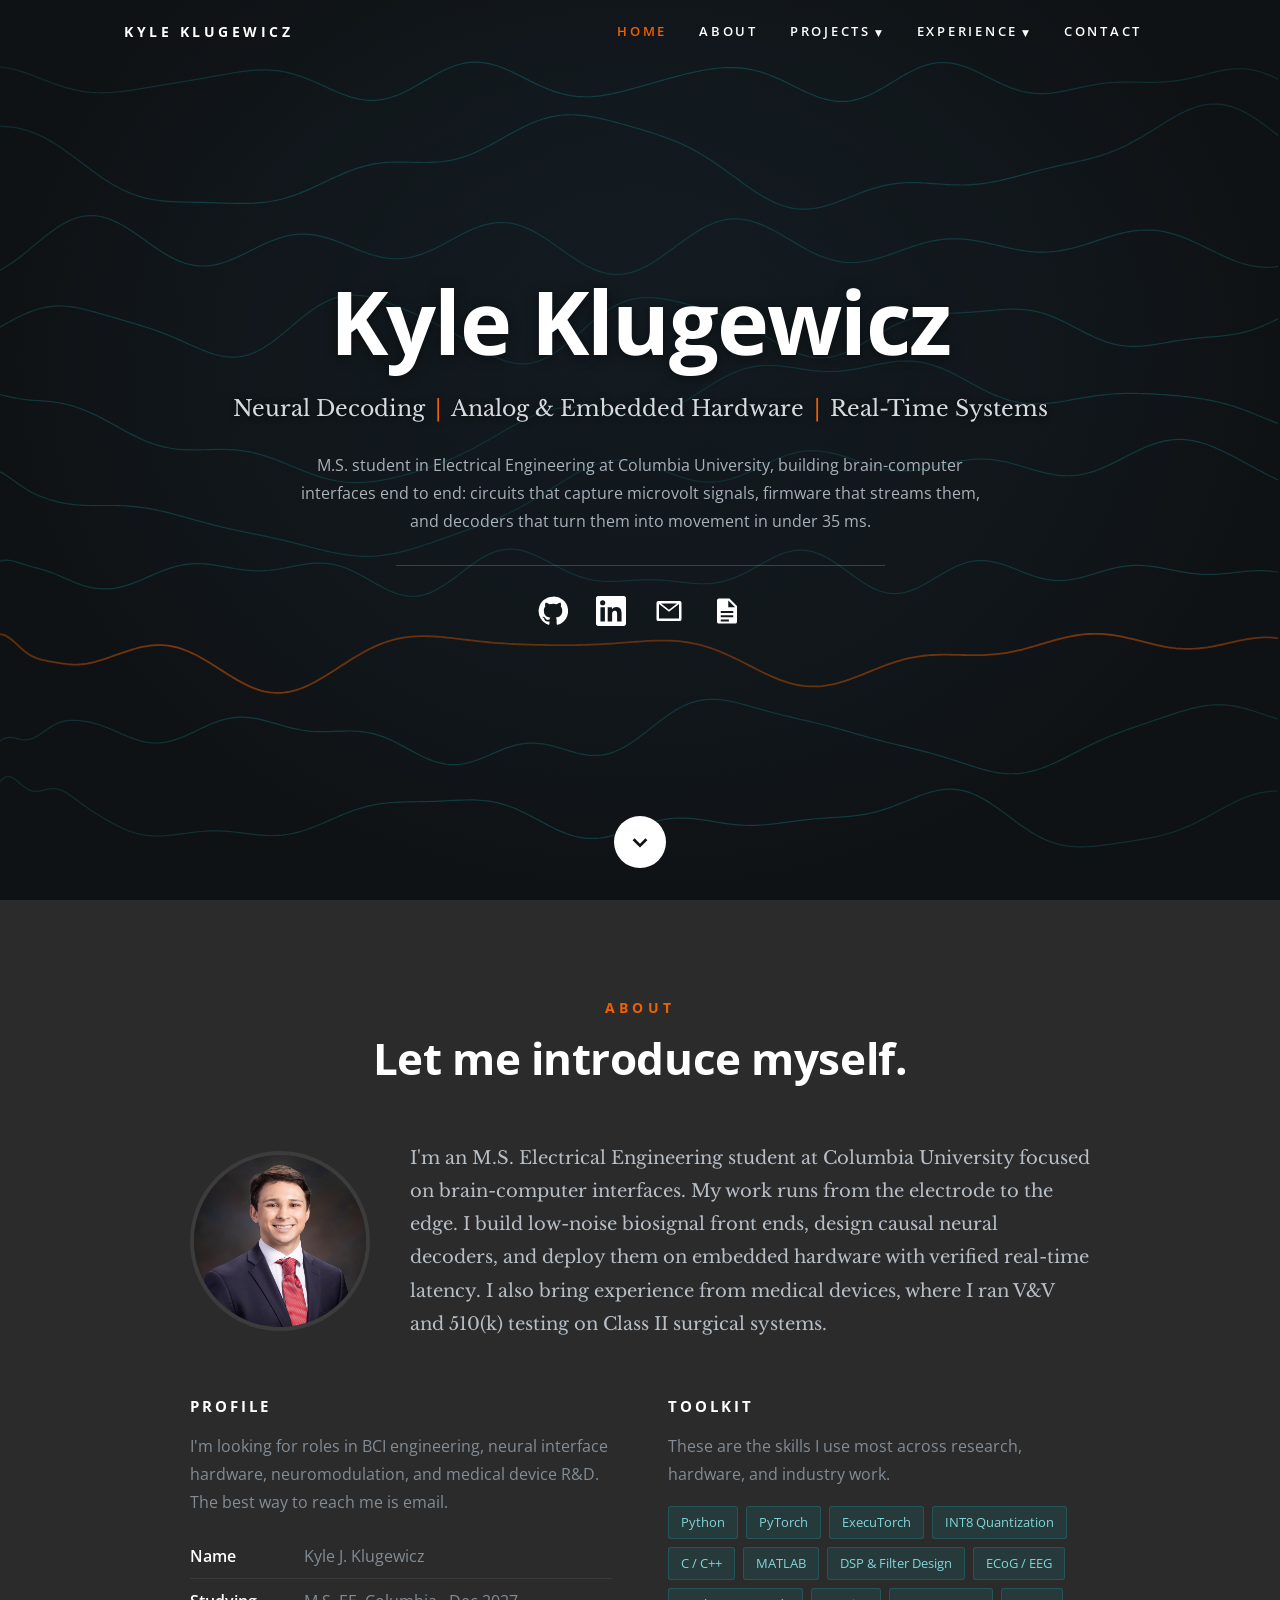
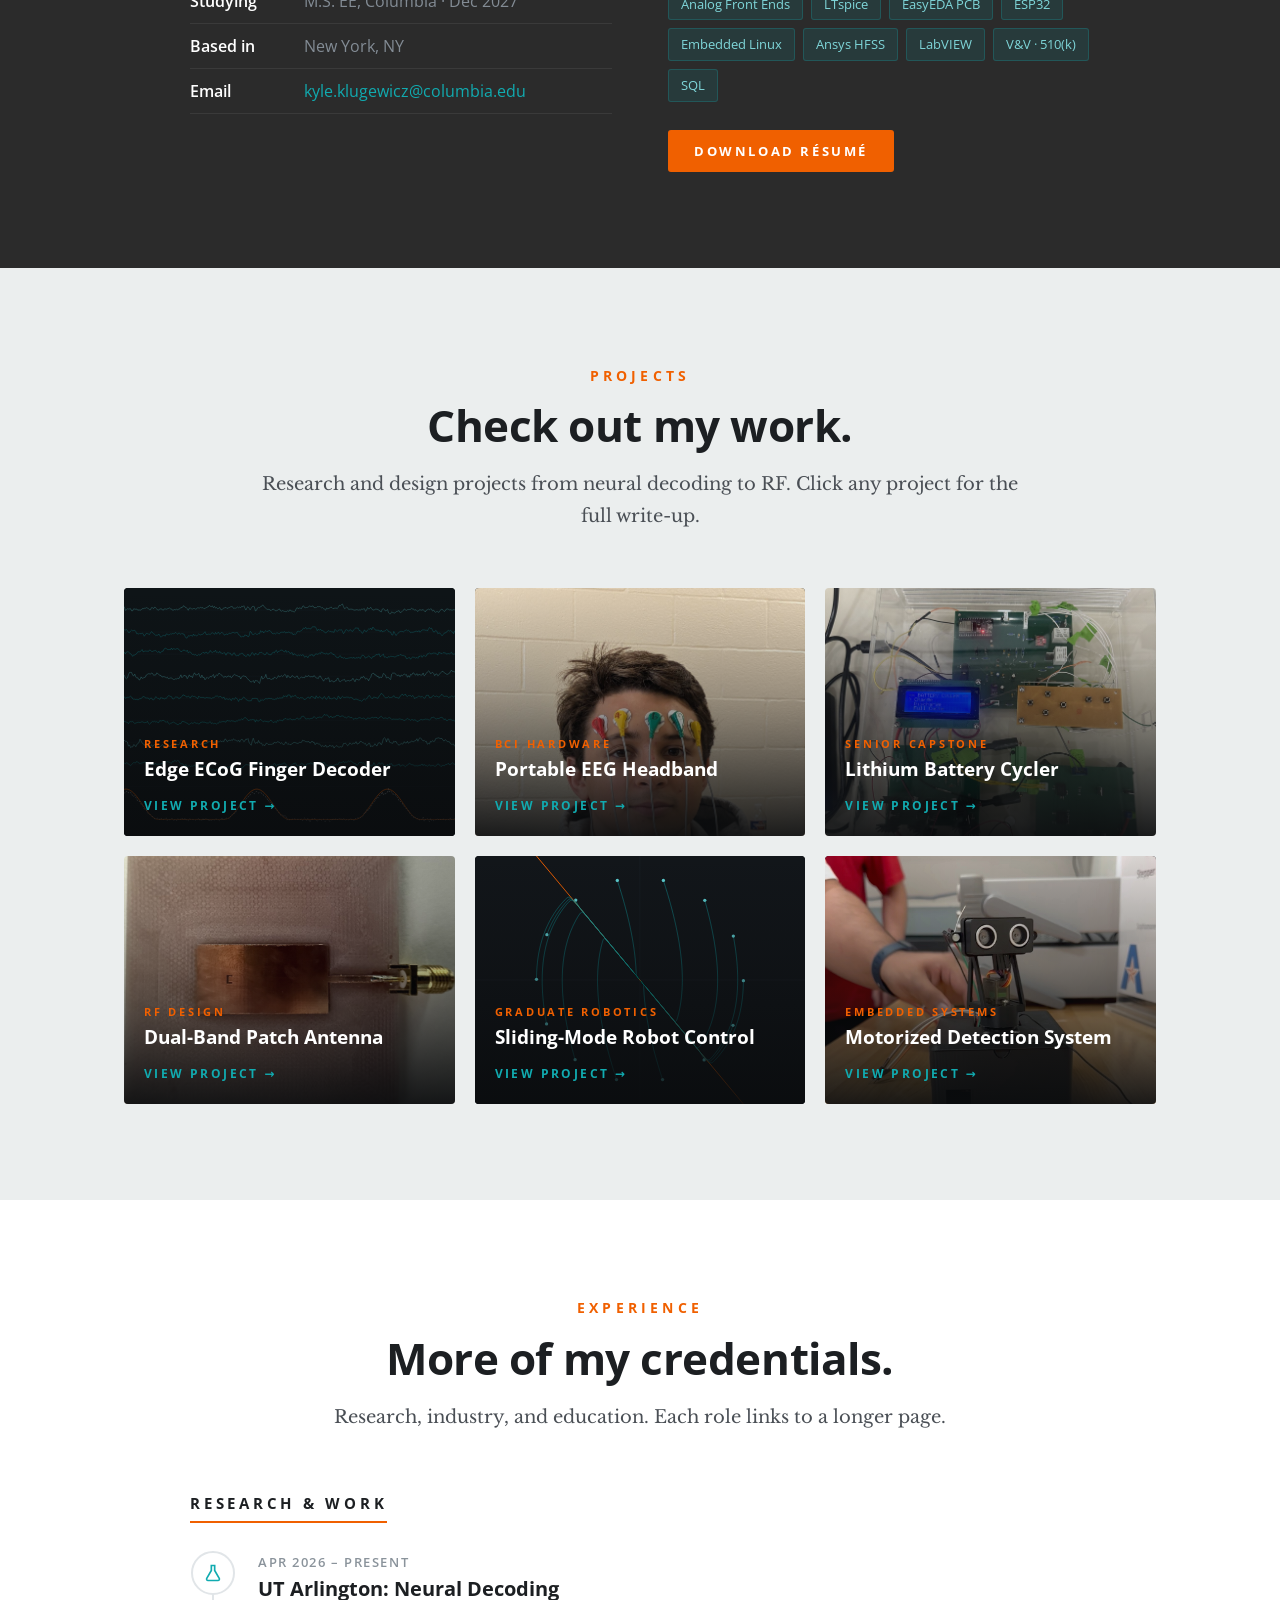
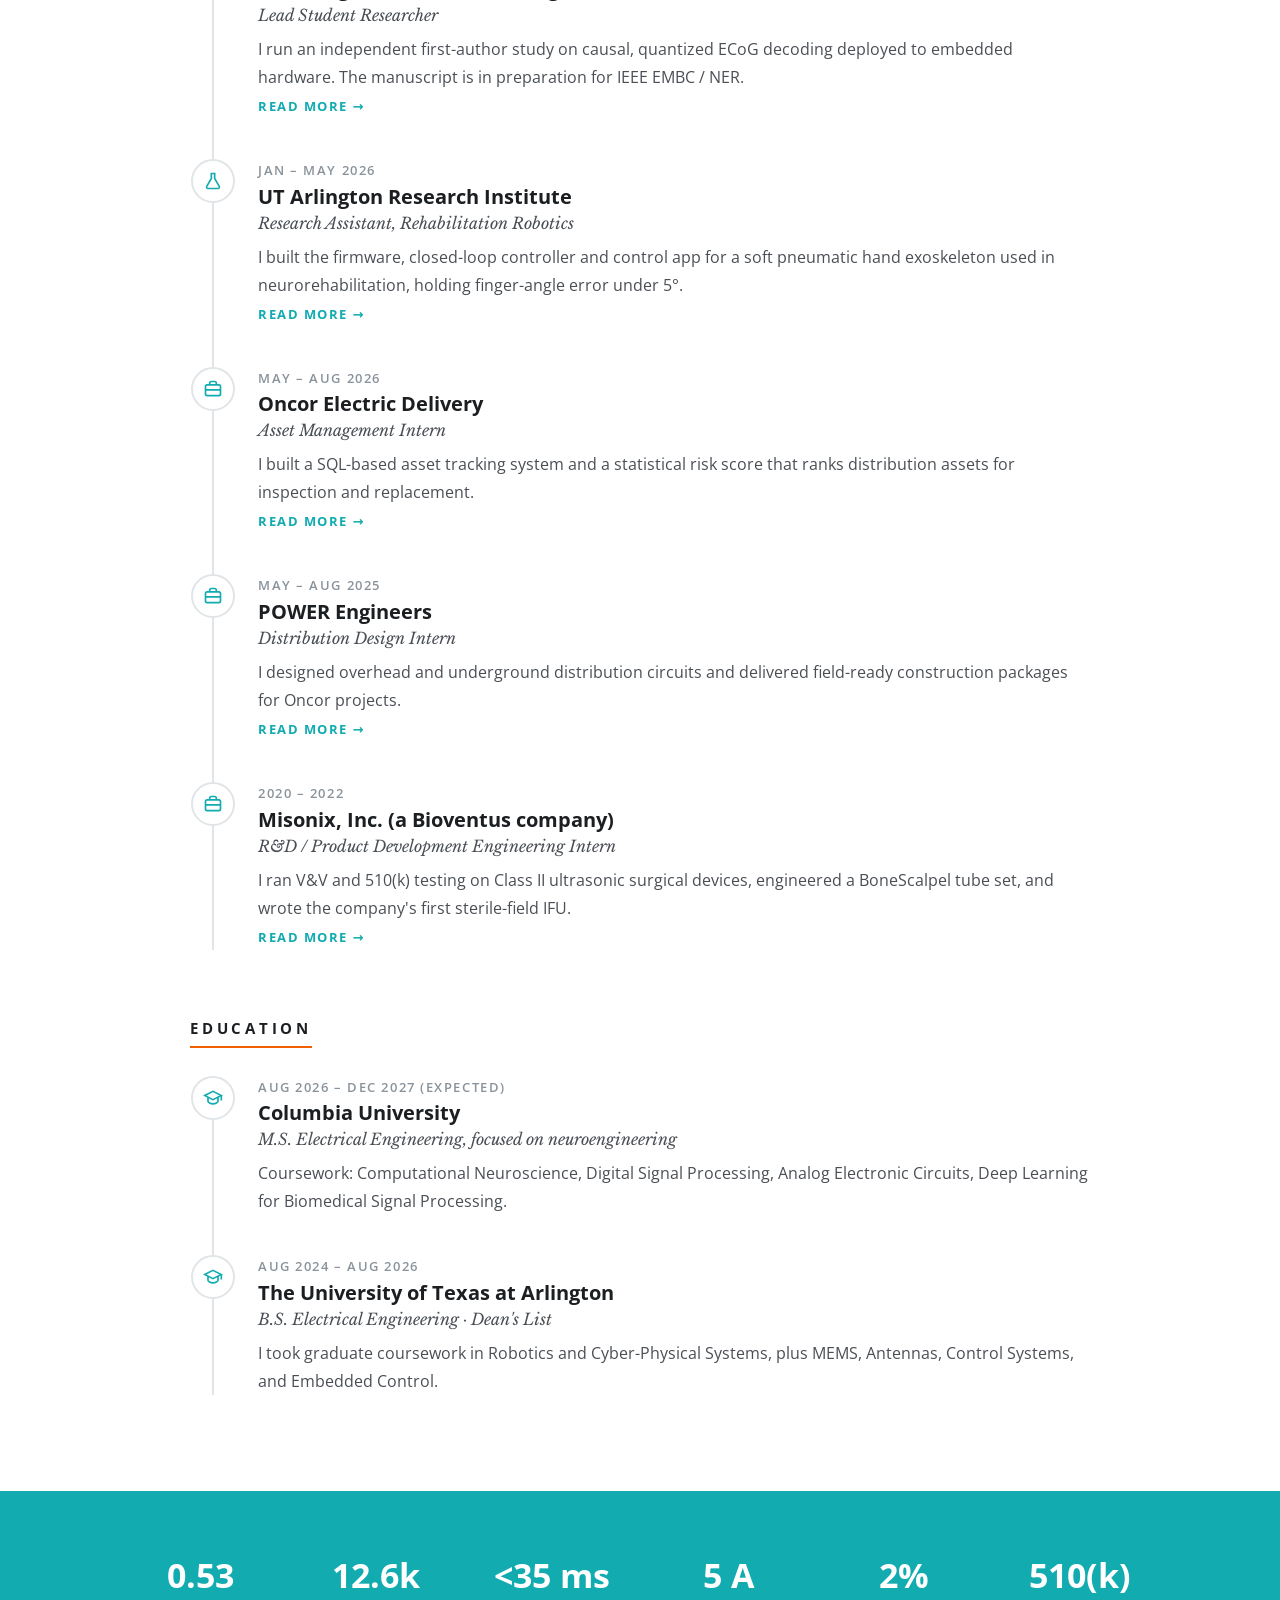
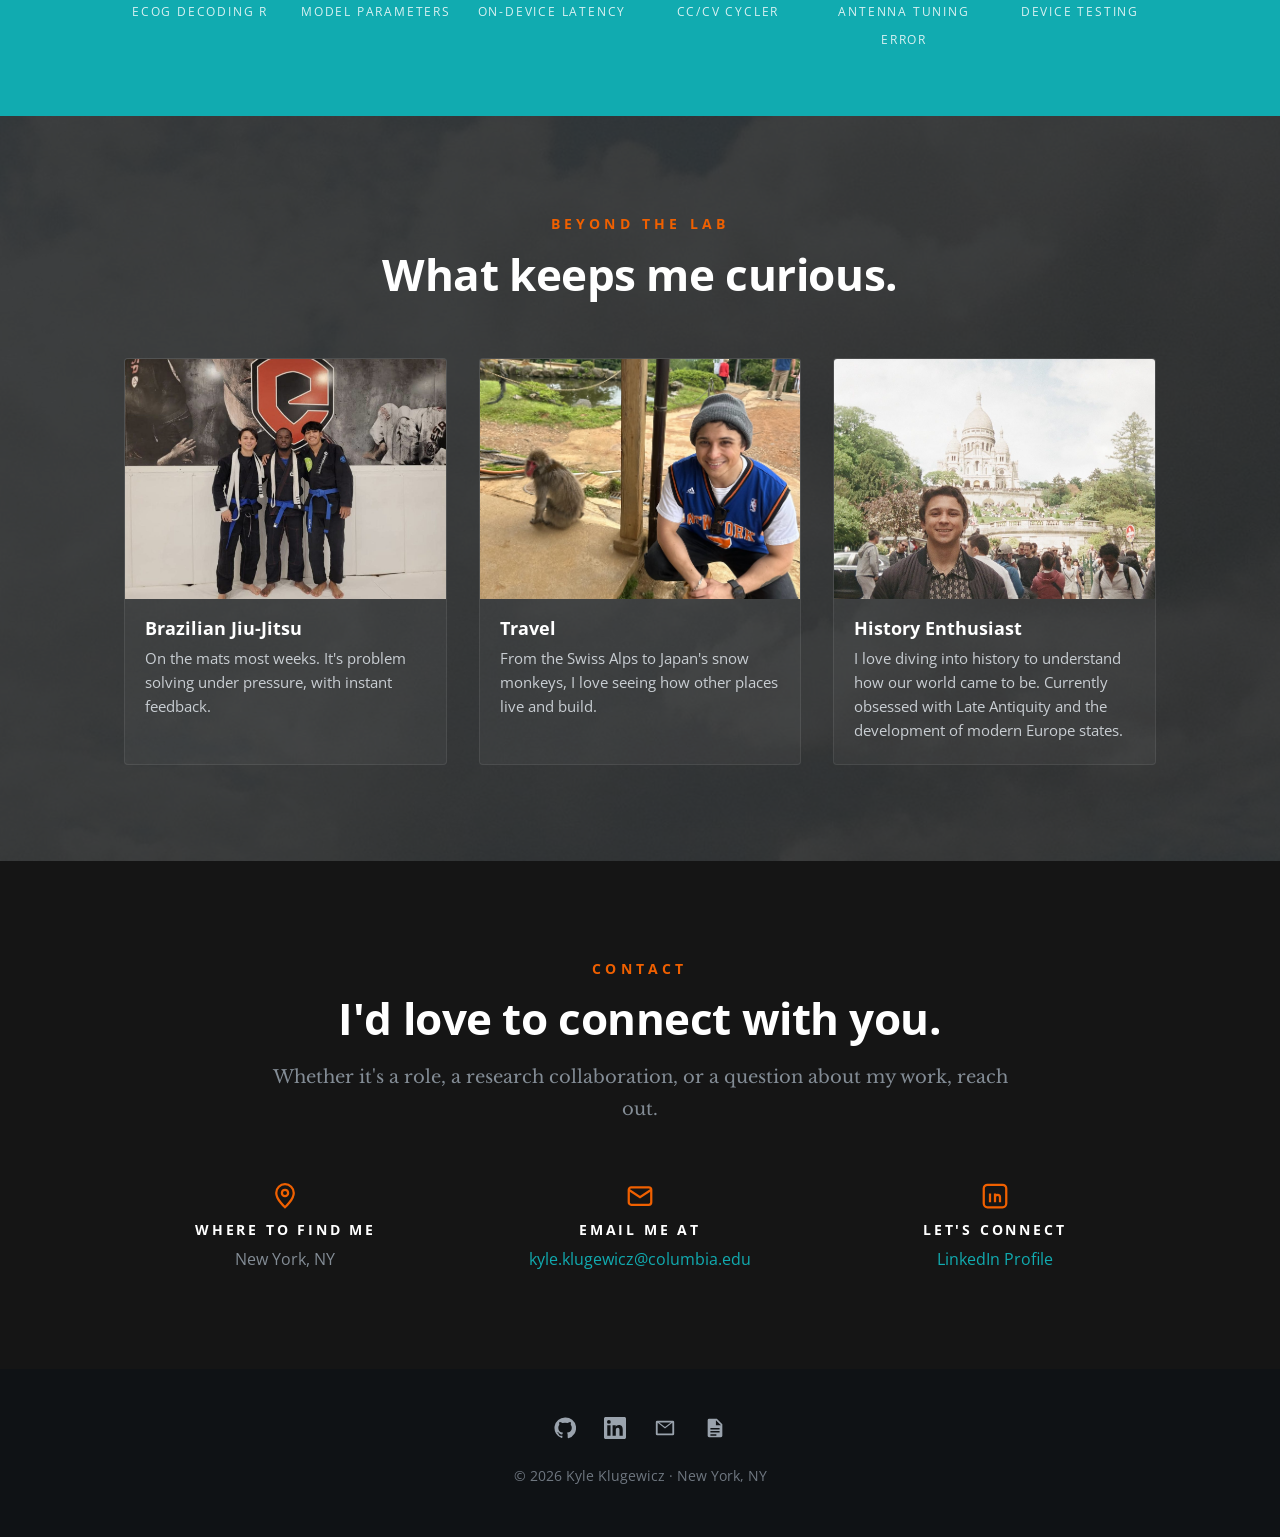
==== commit ab037962: "Antenna: add final presentation results, figures, and measured dimensions Co-Authored-By: Claude Opu" ====
--- a/index.html
+++ b/index.html
@@ -115,11 +115,11 @@
           </div>
         </a>
         <a class="tile" href="projects/dual-band-antenna.html">
-          <img src="assets/img/antenna-model.jpg" alt="HFSS model of a U-slot patch antenna">
+          <img src="assets/img/antenna-built.jpg" alt="The finished dual-band patch antenna">
           <div class="overlay">
             <span class="kind">RF Design</span>
             <h3>Dual-Band Patch Antenna</h3>
-            <p>Designed in HFSS for 2.45 and 5 GHz, then milled and measured. Resonances landed within 2% of target.</p>
+            <p>Designed in HFSS for 2.45 and 5 GHz, then milled and measured. Resonances landed within 2% of simulation.</p>
             <span class="more">View project →</span>
           </div>
         </a>
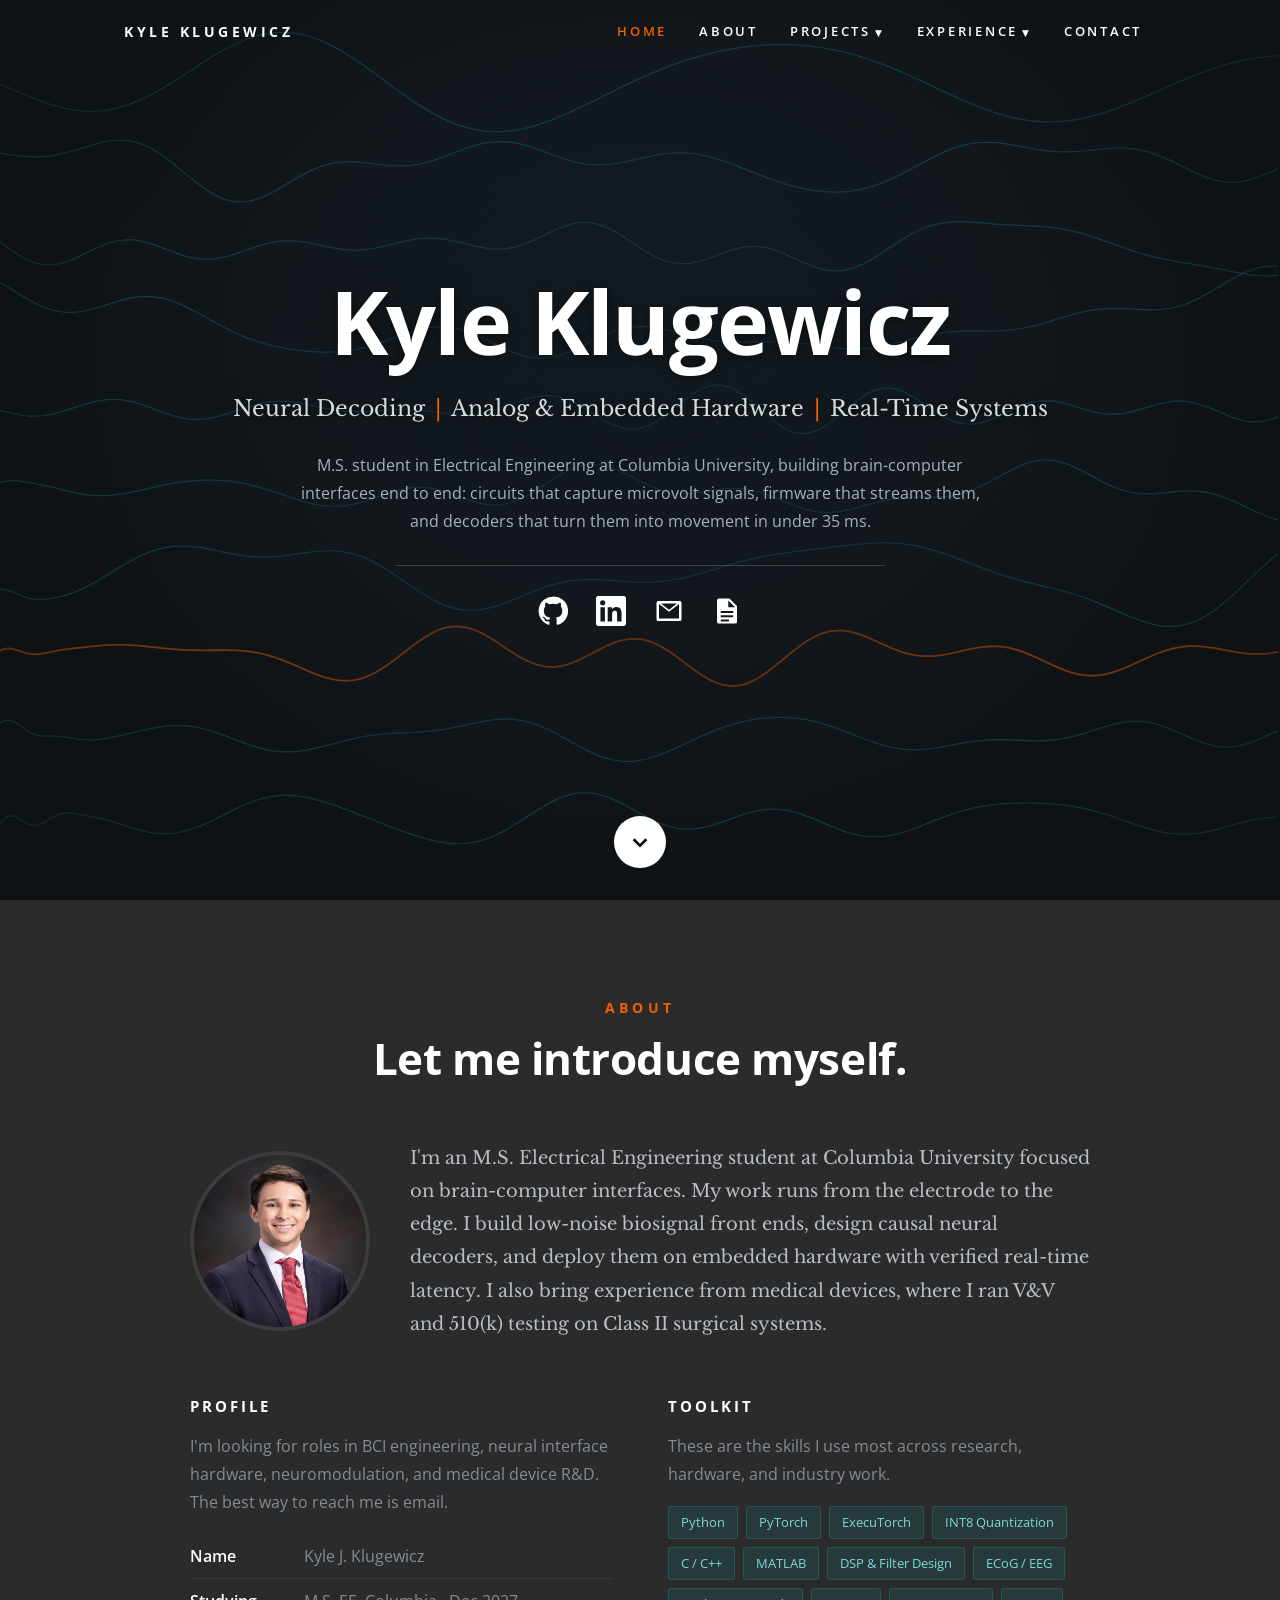
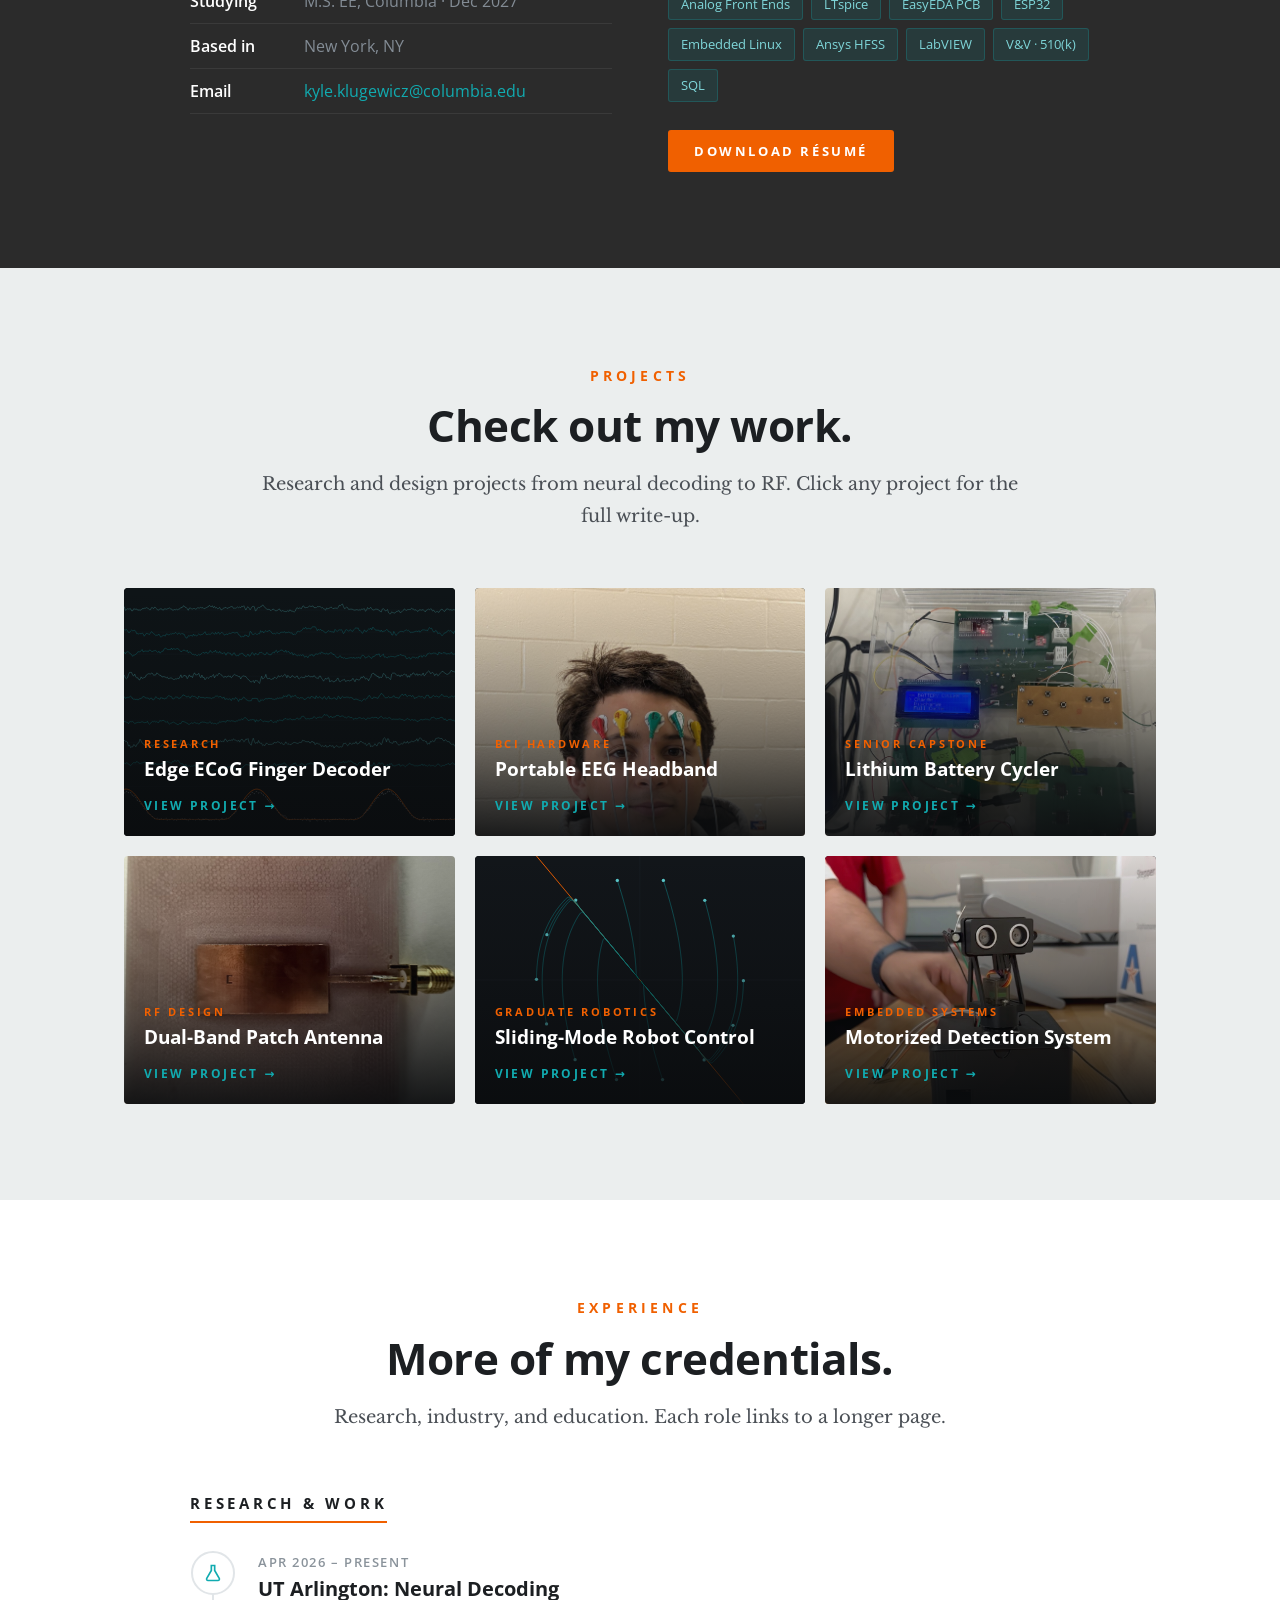
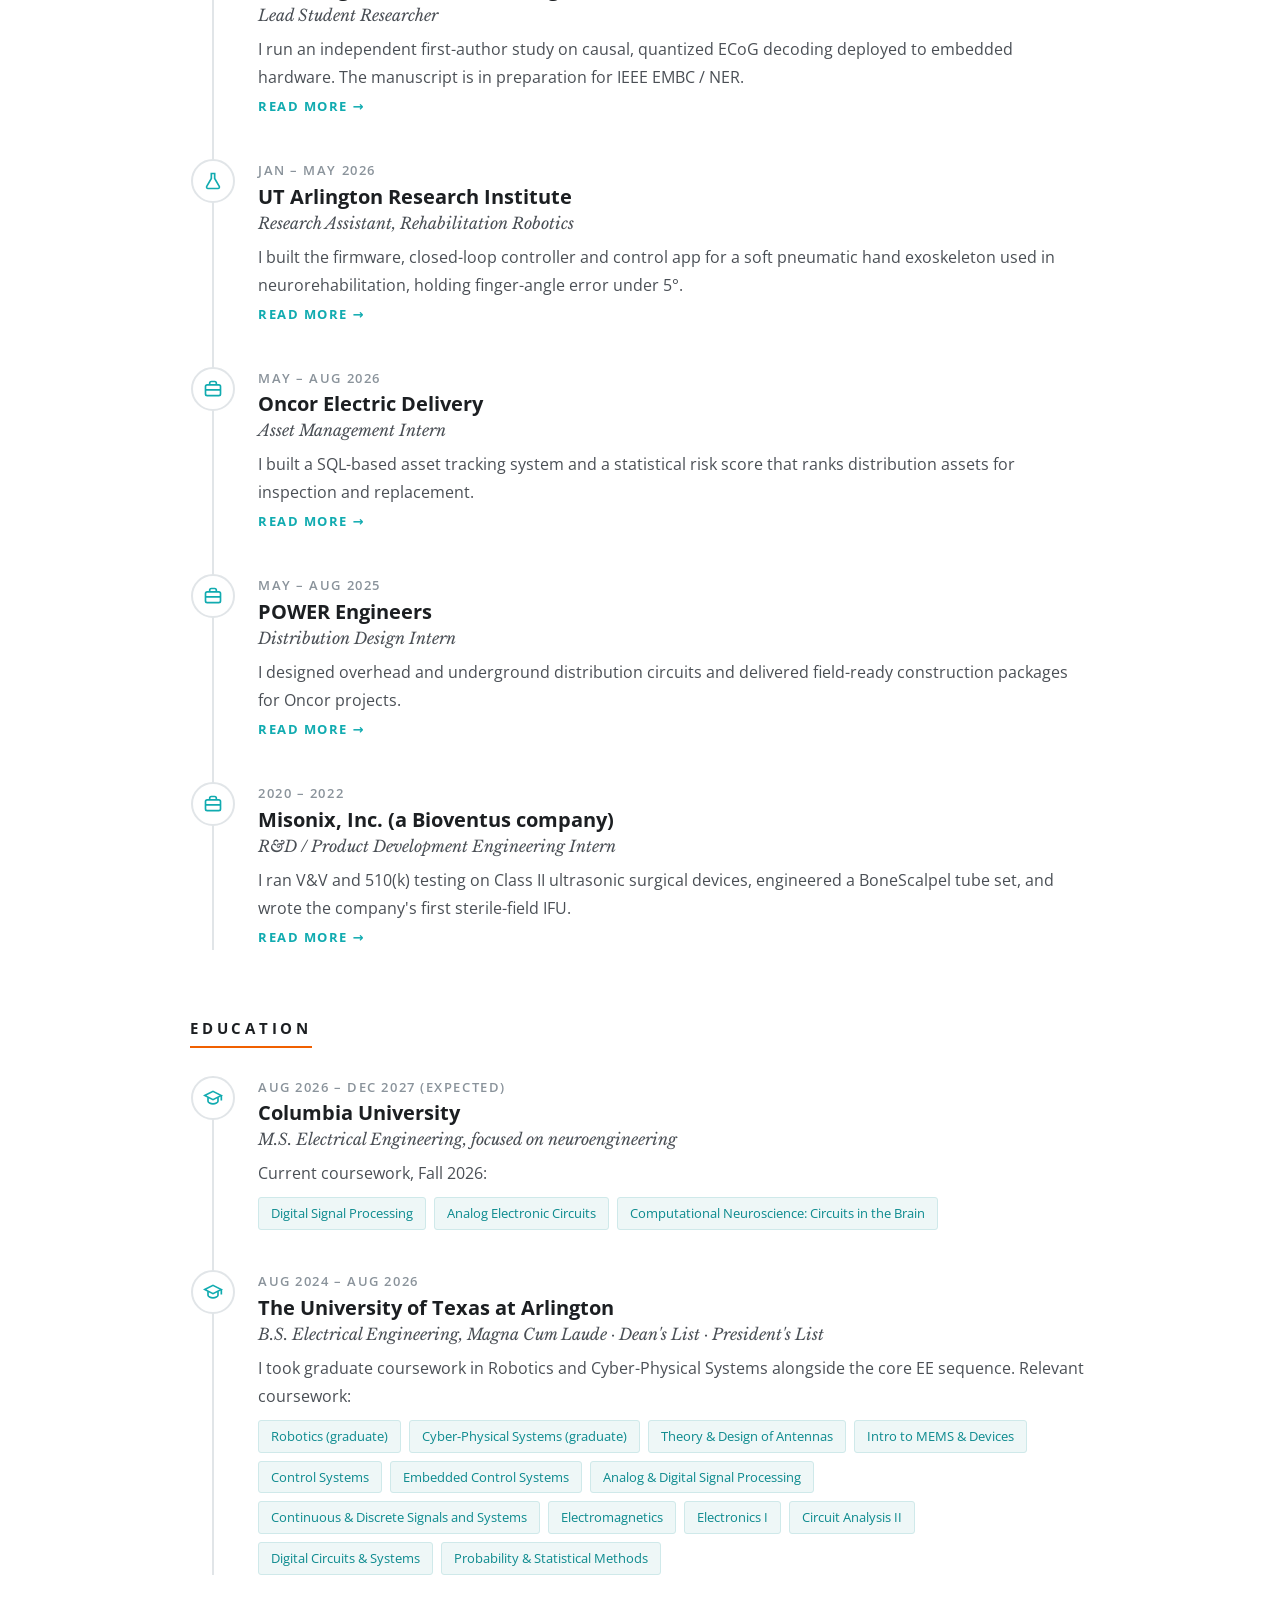
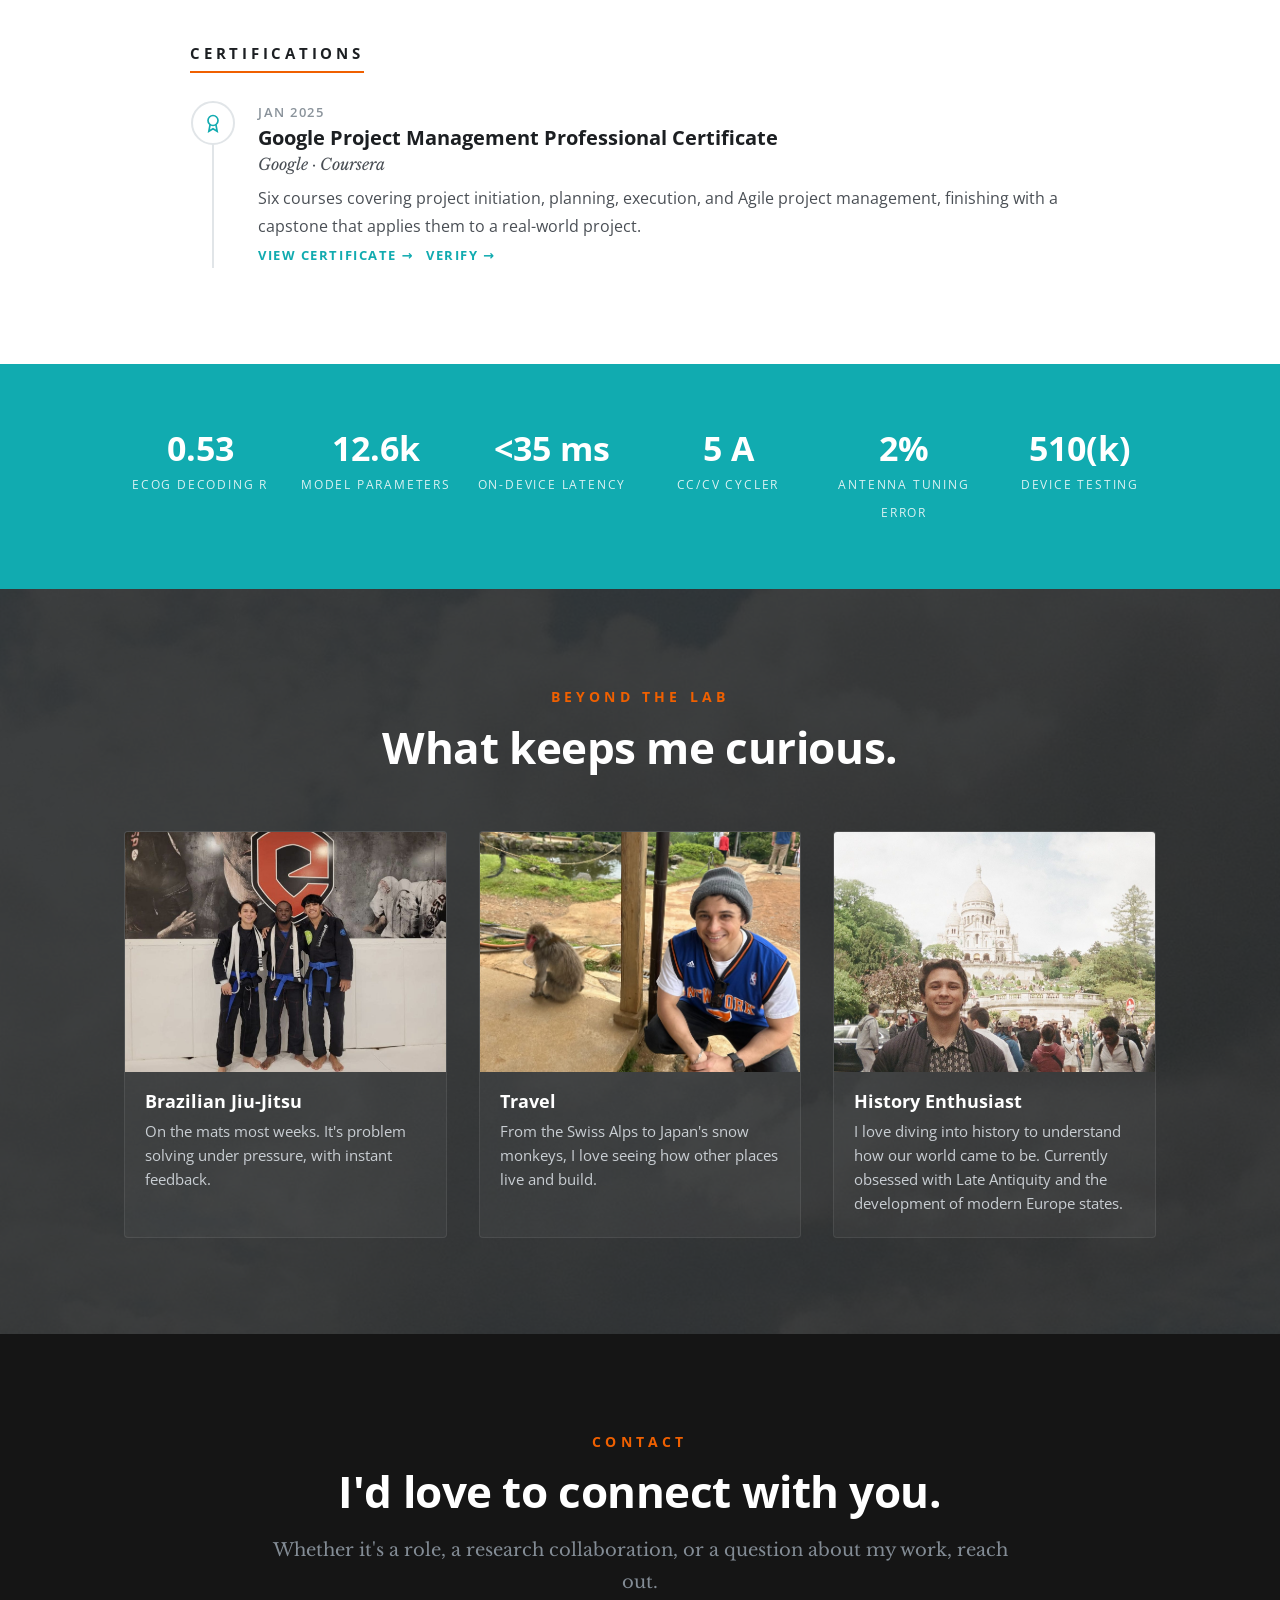
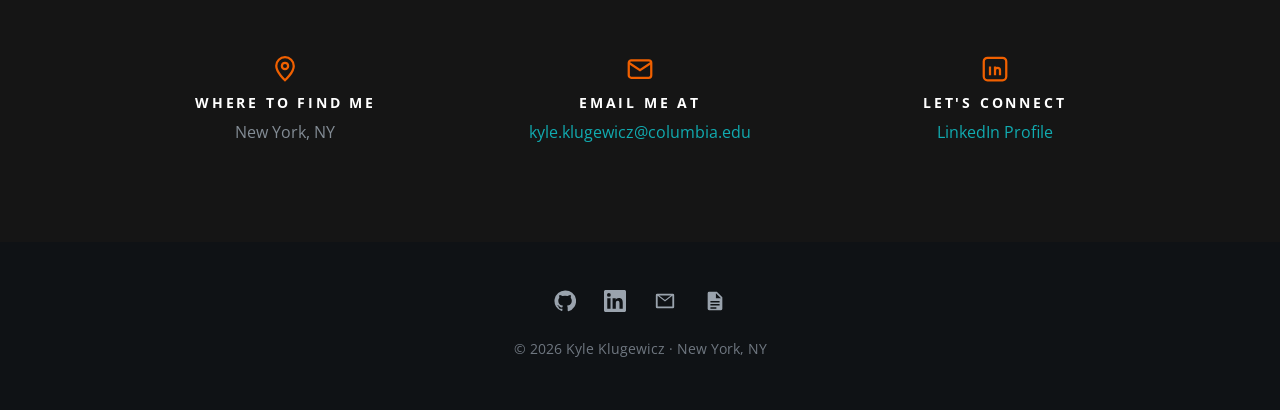
==== commit c40d5735: "Add coursework, honors and Google PM certificate to homepage Columbia: Fall 2026 courses. UTA: Magna" ====
--- a/index.html
+++ b/index.html
@@ -200,7 +200,7 @@
         </ol>
       </div>
 
-      <div class="timeline-group" style="margin-bottom:0">
+      <div class="timeline-group">
         <h3>Education</h3>
         <ol class="tl">
           <li>
@@ -208,14 +208,39 @@
             <p class="when">Aug 2026 – Dec 2027 (expected)</p>
             <h4>Columbia University</h4>
             <p class="role">M.S. Electrical Engineering, focused on neuroengineering</p>
-            <p>Coursework: Computational Neuroscience, Digital Signal Processing, Analog Electronic Circuits, Deep Learning for Biomedical Signal Processing.</p>
+            <p>Current coursework, Fall 2026:</p>
+            <ul class="chips light-chips" style="margin-top:10px">
+              <li>Digital Signal Processing</li><li>Analog Electronic Circuits</li><li>Computational Neuroscience: Circuits in the Brain</li>
+            </ul>
           </li>
           <li>
             <span class="dot"><svg viewBox="0 0 24 24"><path d="M2 9l10-5 10 5-10 5L2 9Z"/><path d="M6 11v5c0 1.5 3 3 6 3s6-1.5 6-3v-5M22 9v6"/></svg></span>
             <p class="when">Aug 2024 – Aug 2026</p>
             <h4>The University of Texas at Arlington</h4>
-            <p class="role">B.S. Electrical Engineering · Dean's List</p>
-            <p>I took graduate coursework in Robotics and Cyber-Physical Systems, plus MEMS, Antennas, Control Systems, and Embedded Control.</p>
+            <p class="role">B.S. Electrical Engineering, Magna Cum Laude · Dean's List · President's List</p>
+            <p>I took graduate coursework in Robotics and Cyber-Physical Systems alongside the core EE sequence. Relevant coursework:</p>
+            <ul class="chips light-chips" style="margin-top:10px">
+              <li>Robotics (graduate)</li><li>Cyber-Physical Systems (graduate)</li><li>Theory &amp; Design of Antennas</li>
+              <li>Intro to MEMS &amp; Devices</li><li>Control Systems</li><li>Embedded Control Systems</li>
+              <li>Analog &amp; Digital Signal Processing</li><li>Continuous &amp; Discrete Signals and Systems</li>
+              <li>Electromagnetics</li><li>Electronics I</li><li>Circuit Analysis II</li><li>Digital Circuits &amp; Systems</li>
+              <li>Probability &amp; Statistical Methods</li>
+            </ul>
+          </li>
+        </ol>
+      </div>
+
+      <div class="timeline-group" style="margin-bottom:0">
+        <h3>Certifications</h3>
+        <ol class="tl">
+          <li>
+            <span class="dot"><svg viewBox="0 0 24 24"><circle cx="12" cy="9" r="6"/><path d="M8.5 13.9 7 22l5-3 5 3-1.5-8.1"/></svg></span>
+            <p class="when">Jan 2025</p>
+            <h4>Google Project Management Professional Certificate</h4>
+            <p class="role">Google · Coursera</p>
+            <p>Six courses covering project initiation, planning, execution, and Agile project management, finishing with a capstone that applies them to a real-world project.</p>
+            <a class="readmore" href="assets/Google_PM_Certificate.pdf" target="_blank" rel="noopener">View certificate →</a>
+            &nbsp;&nbsp;<a class="readmore" href="https://coursera.org/verify/professional-cert/RCJS9M4RV1BW" target="_blank" rel="noopener">Verify →</a>
           </li>
         </ol>
       </div>
--- a/style.css
+++ b/style.css
@@ -208,6 +208,7 @@
 .tl h4 { font-size: 20px; margin-top: 2px; }
 .tl .role { font-family: var(--serif); font-style: italic; color: var(--text); margin-bottom: 6px; }
 .tl .readmore { font-size: 13px; font-weight: 700; letter-spacing: .12em; text-transform: uppercase; }
+.tl .chips li { padding: 4px 12px; }
 
 /* ---------- Stats band ---------- */
 .stats { background: var(--teal); color: var(--white); padding: 64px 0; }
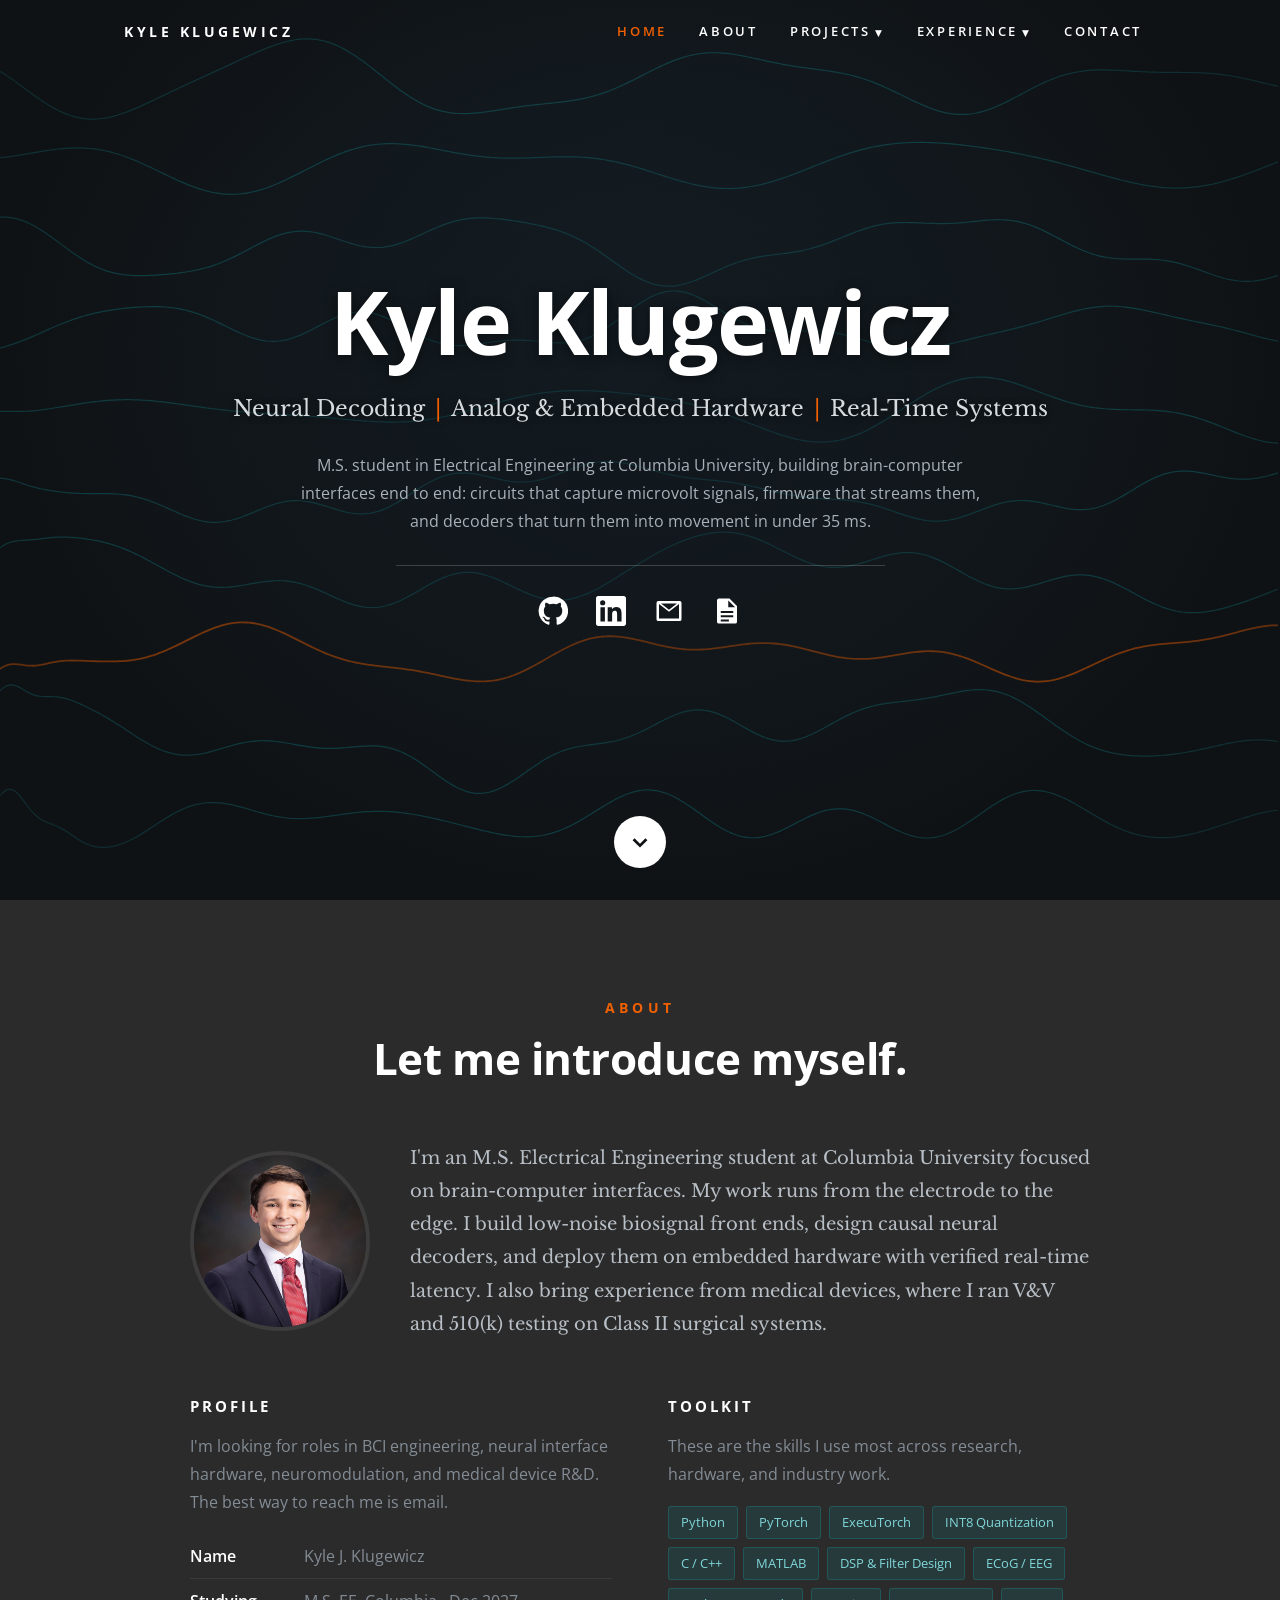
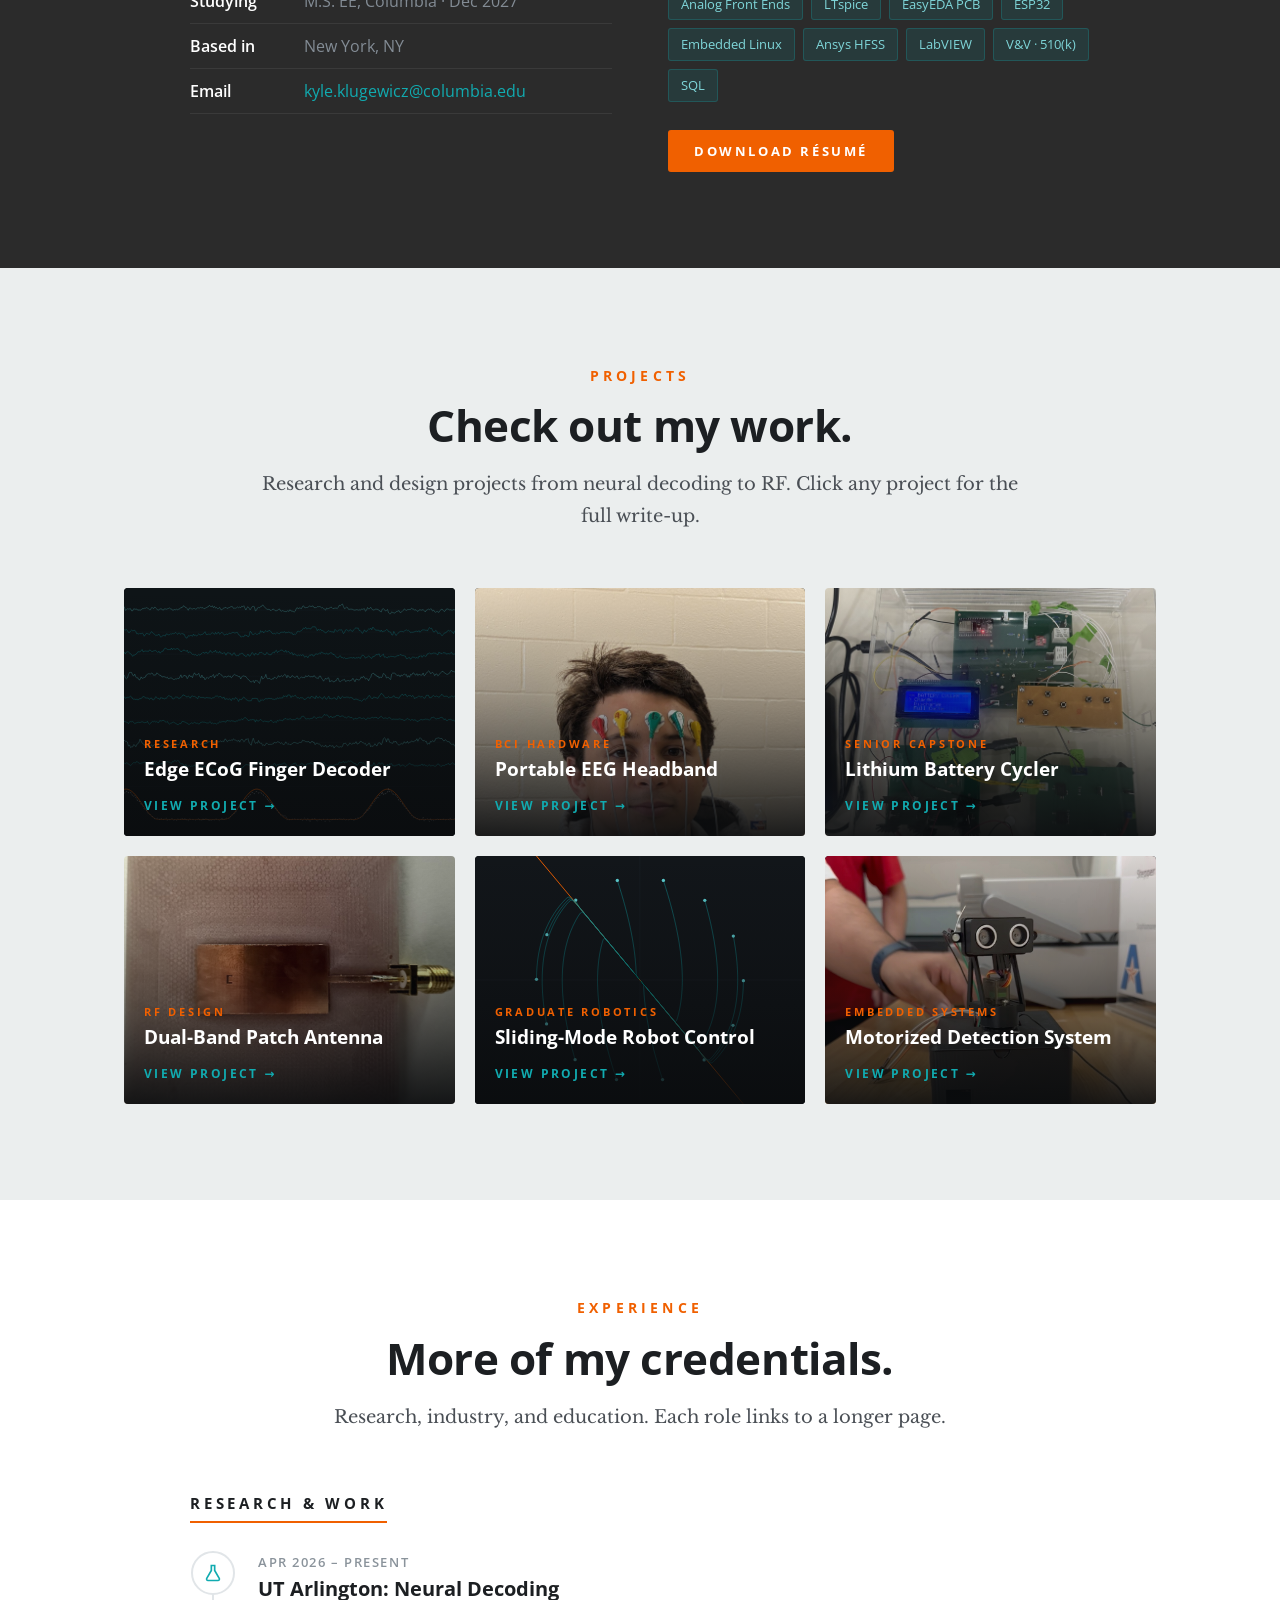
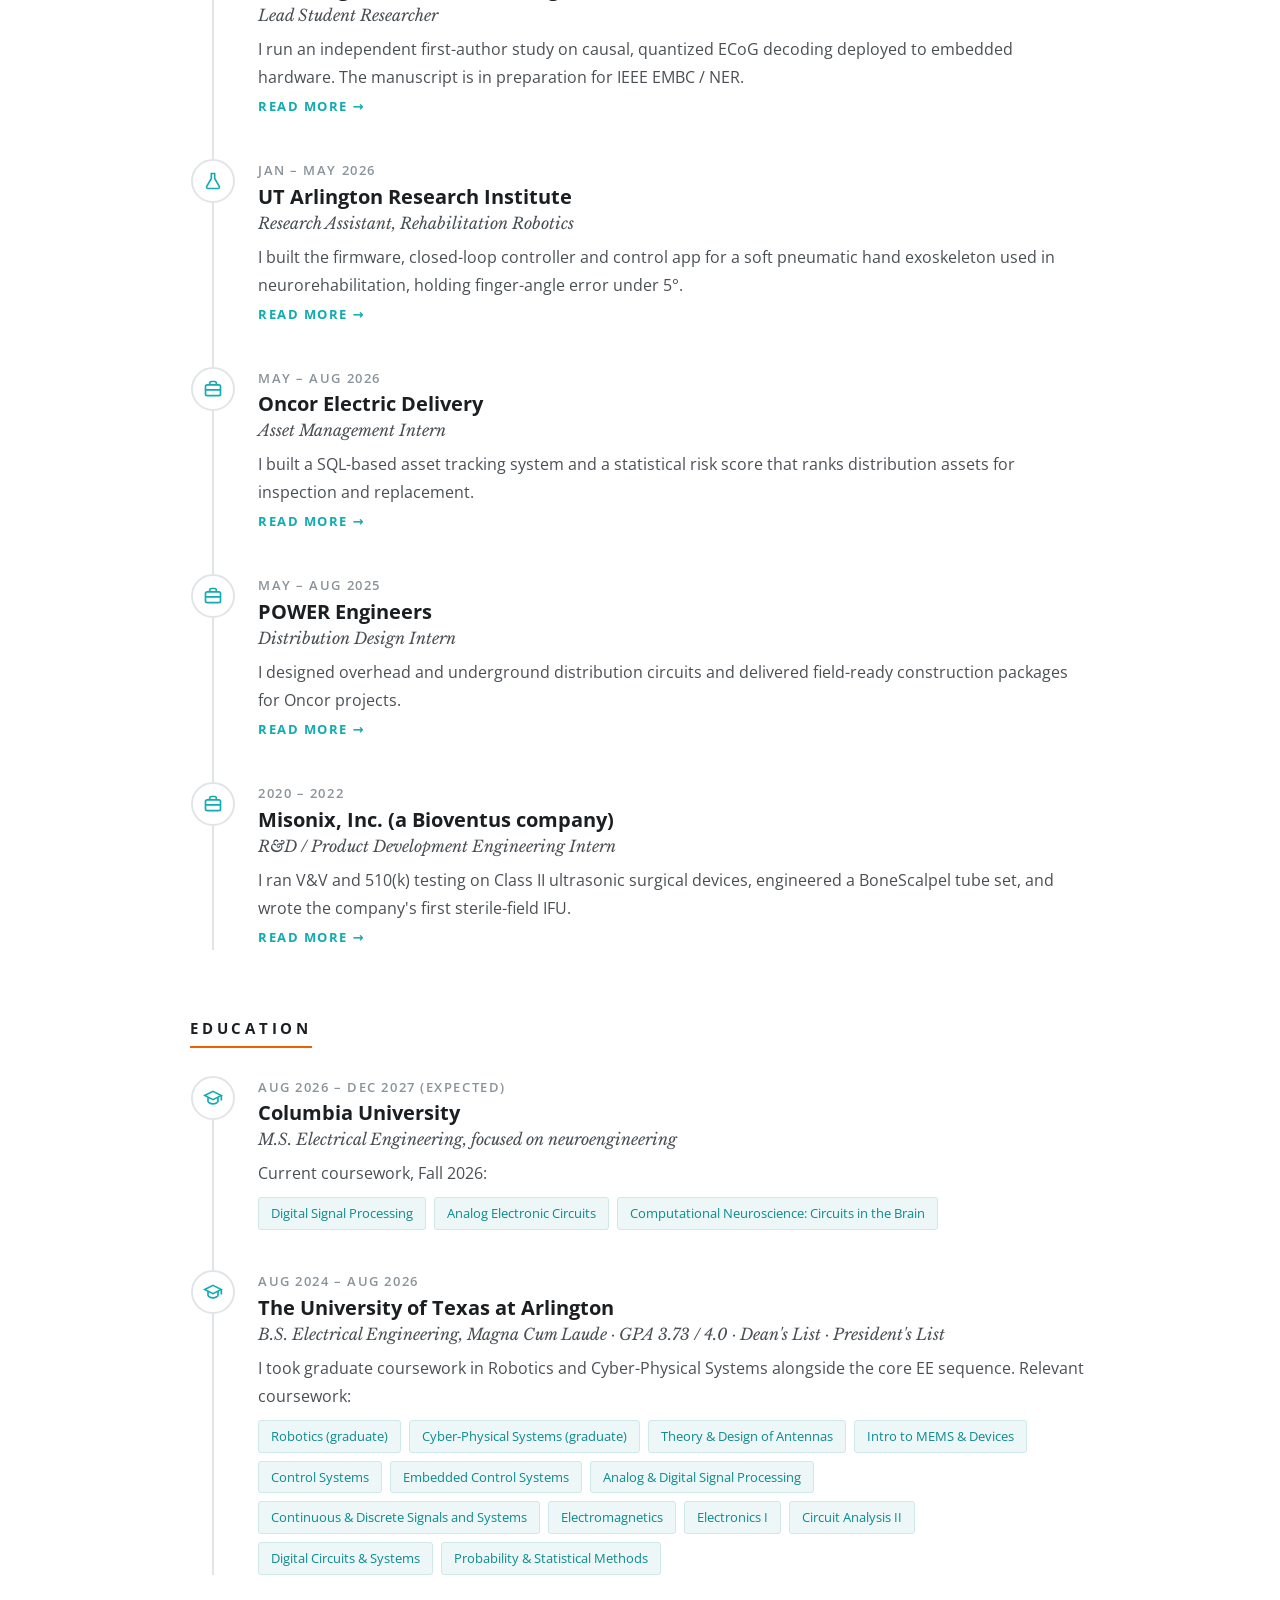
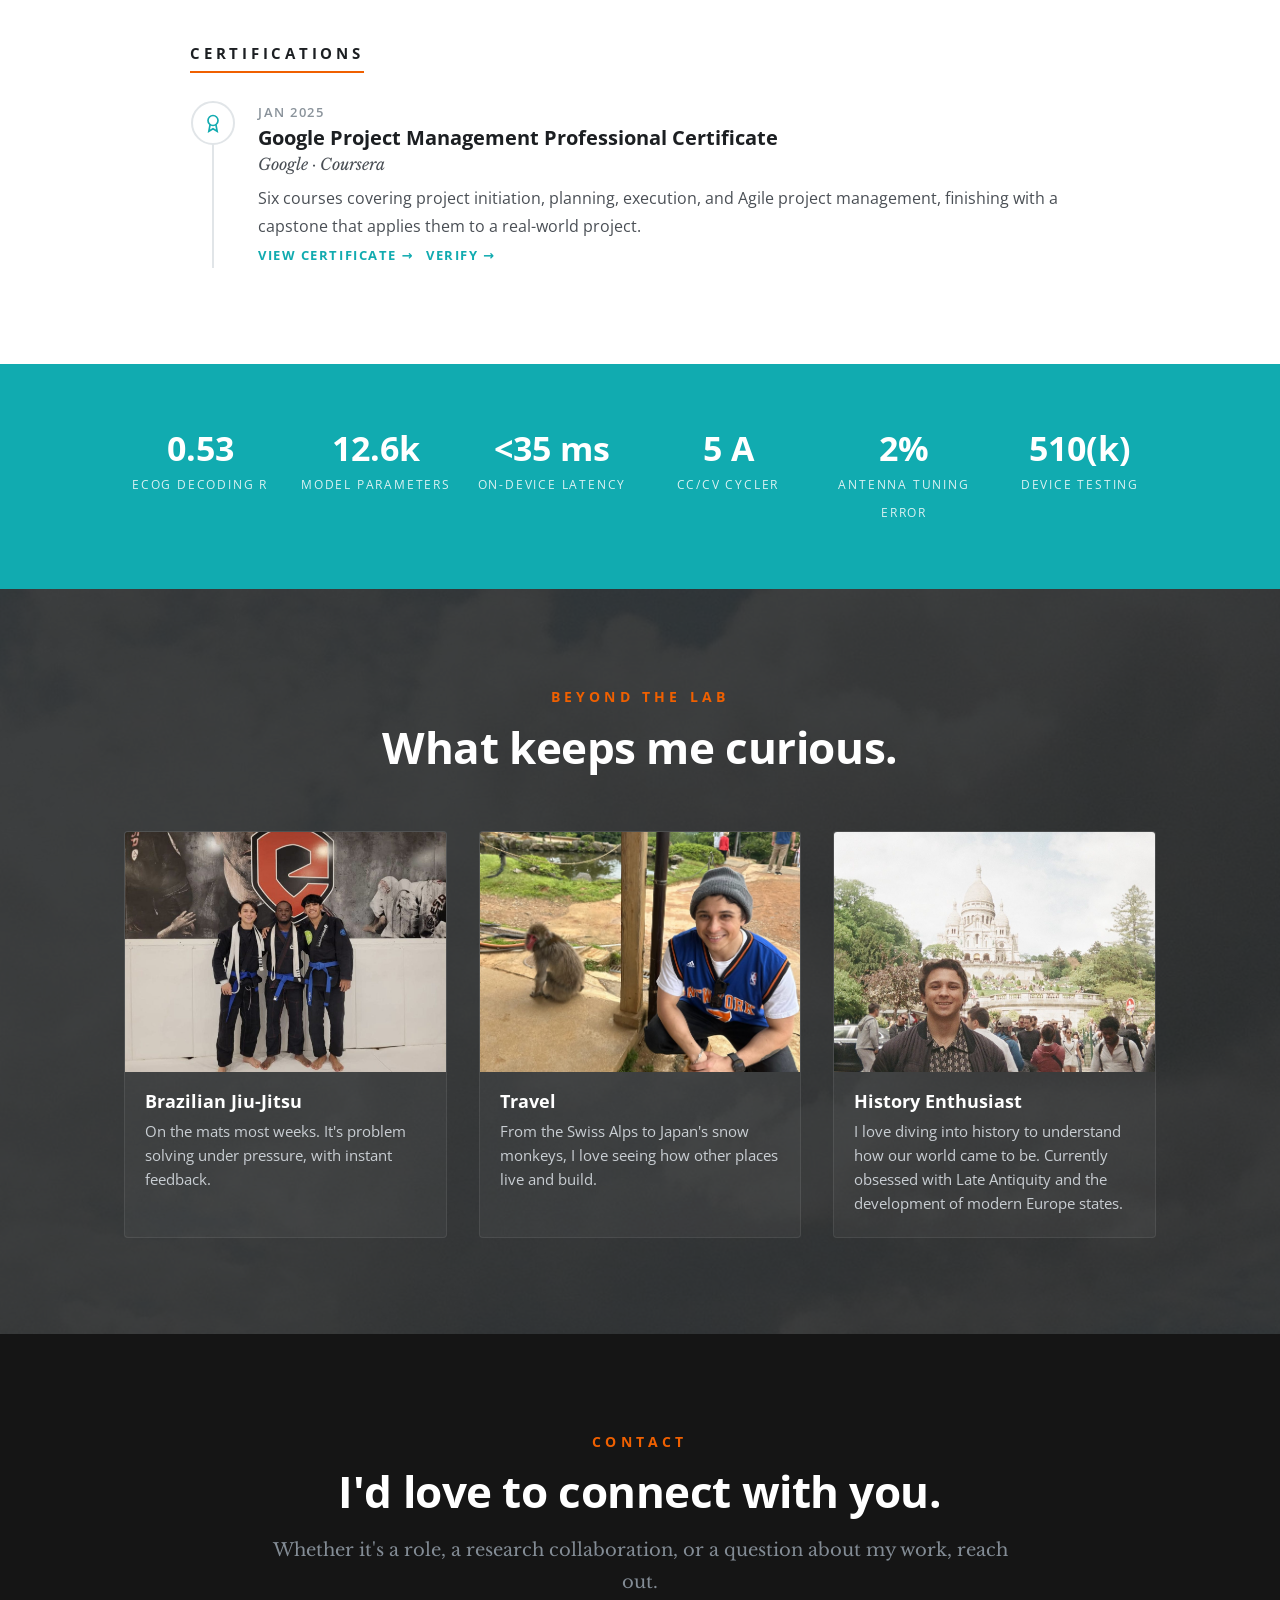
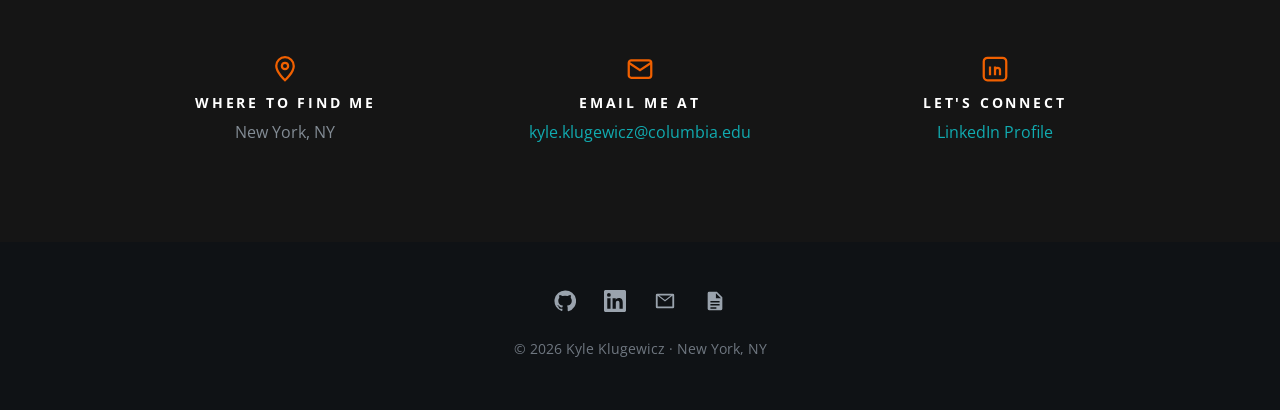
==== commit 20723f4f: "Show UTA GPA on homepage Co-Authored-By: Claude Opus 5.5 (1M context) <noreply@anthropic.com> Claude" ====
--- a/index.html
+++ b/index.html
@@ -217,7 +217,7 @@
             <span class="dot"><svg viewBox="0 0 24 24"><path d="M2 9l10-5 10 5-10 5L2 9Z"/><path d="M6 11v5c0 1.5 3 3 6 3s6-1.5 6-3v-5M22 9v6"/></svg></span>
             <p class="when">Aug 2024 – Aug 2026</p>
             <h4>The University of Texas at Arlington</h4>
-            <p class="role">B.S. Electrical Engineering, Magna Cum Laude · Dean's List · President's List</p>
+            <p class="role">B.S. Electrical Engineering, Magna Cum Laude · GPA 3.73 / 4.0 · Dean's List · President's List</p>
             <p>I took graduate coursework in Robotics and Cyber-Physical Systems alongside the core EE sequence. Relevant coursework:</p>
             <ul class="chips light-chips" style="margin-top:10px">
               <li>Robotics (graduate)</li><li>Cyber-Physical Systems (graduate)</li><li>Theory &amp; Design of Antennas</li>
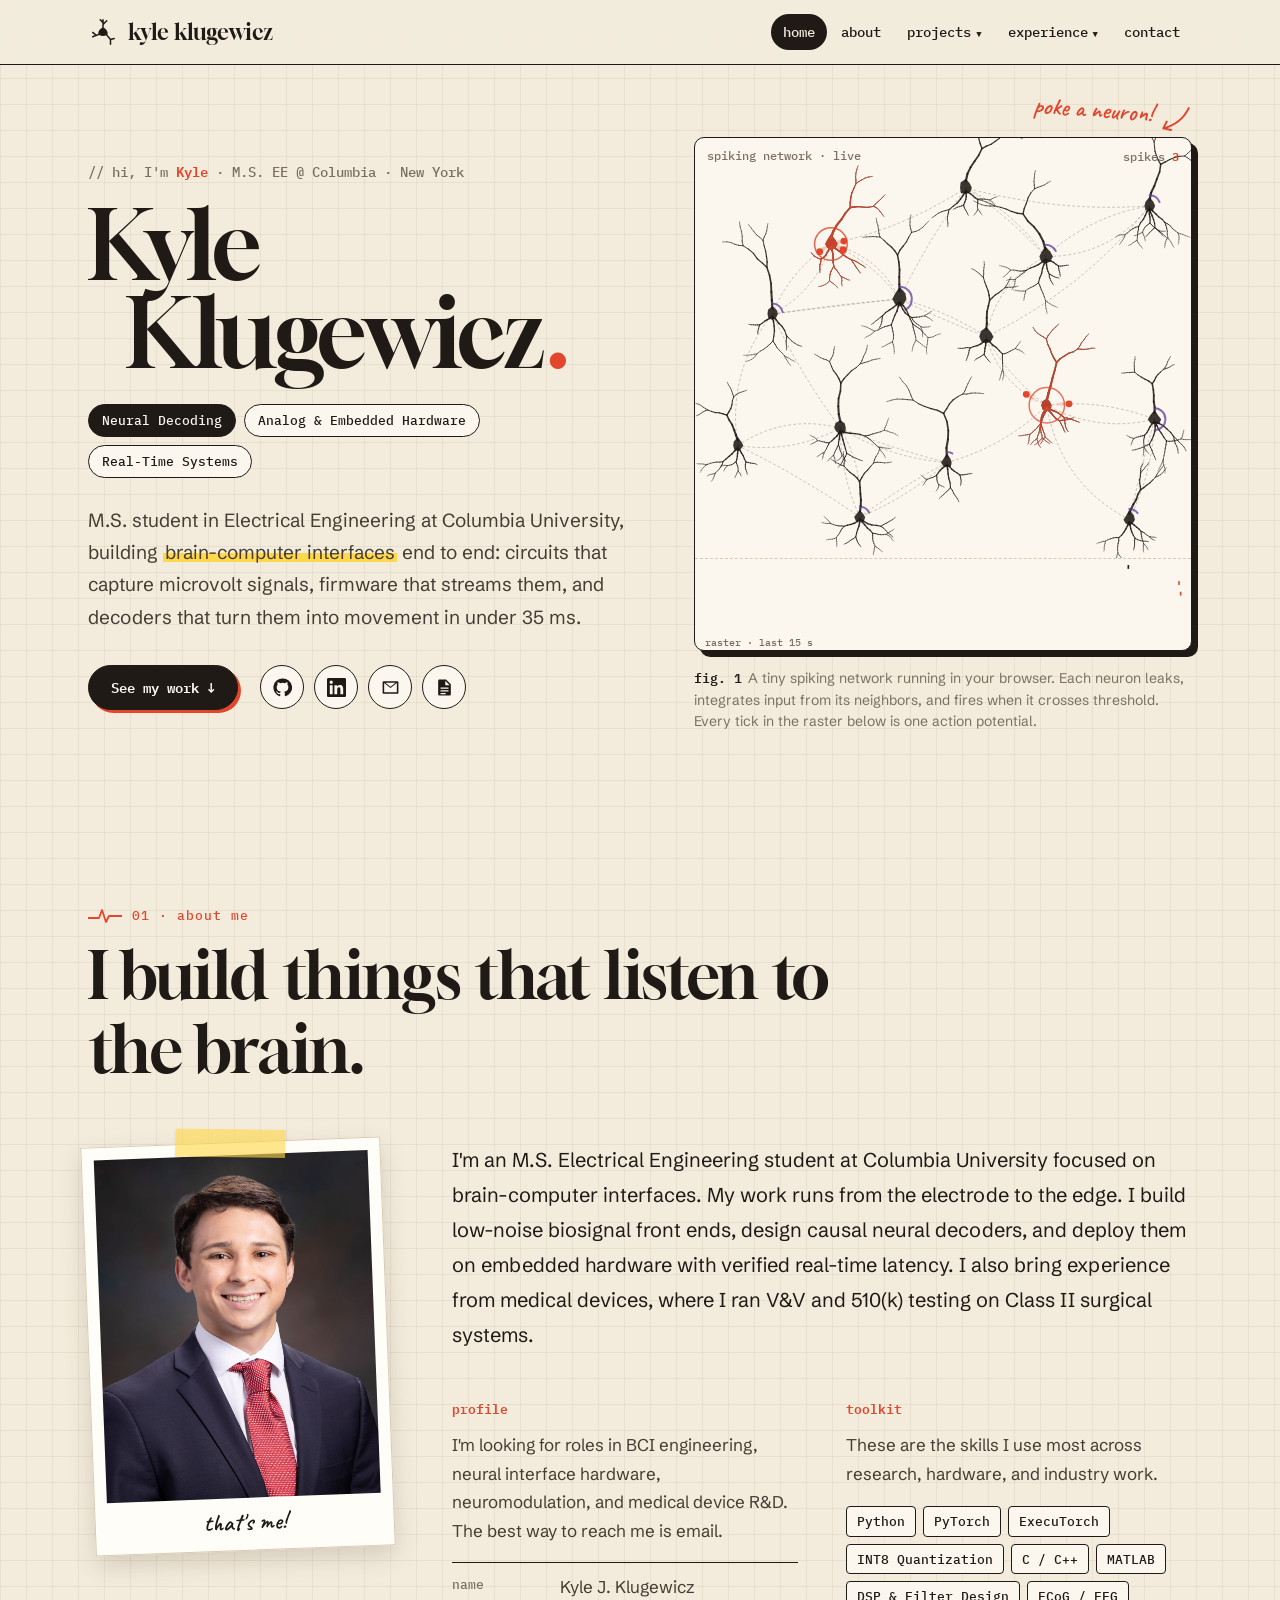
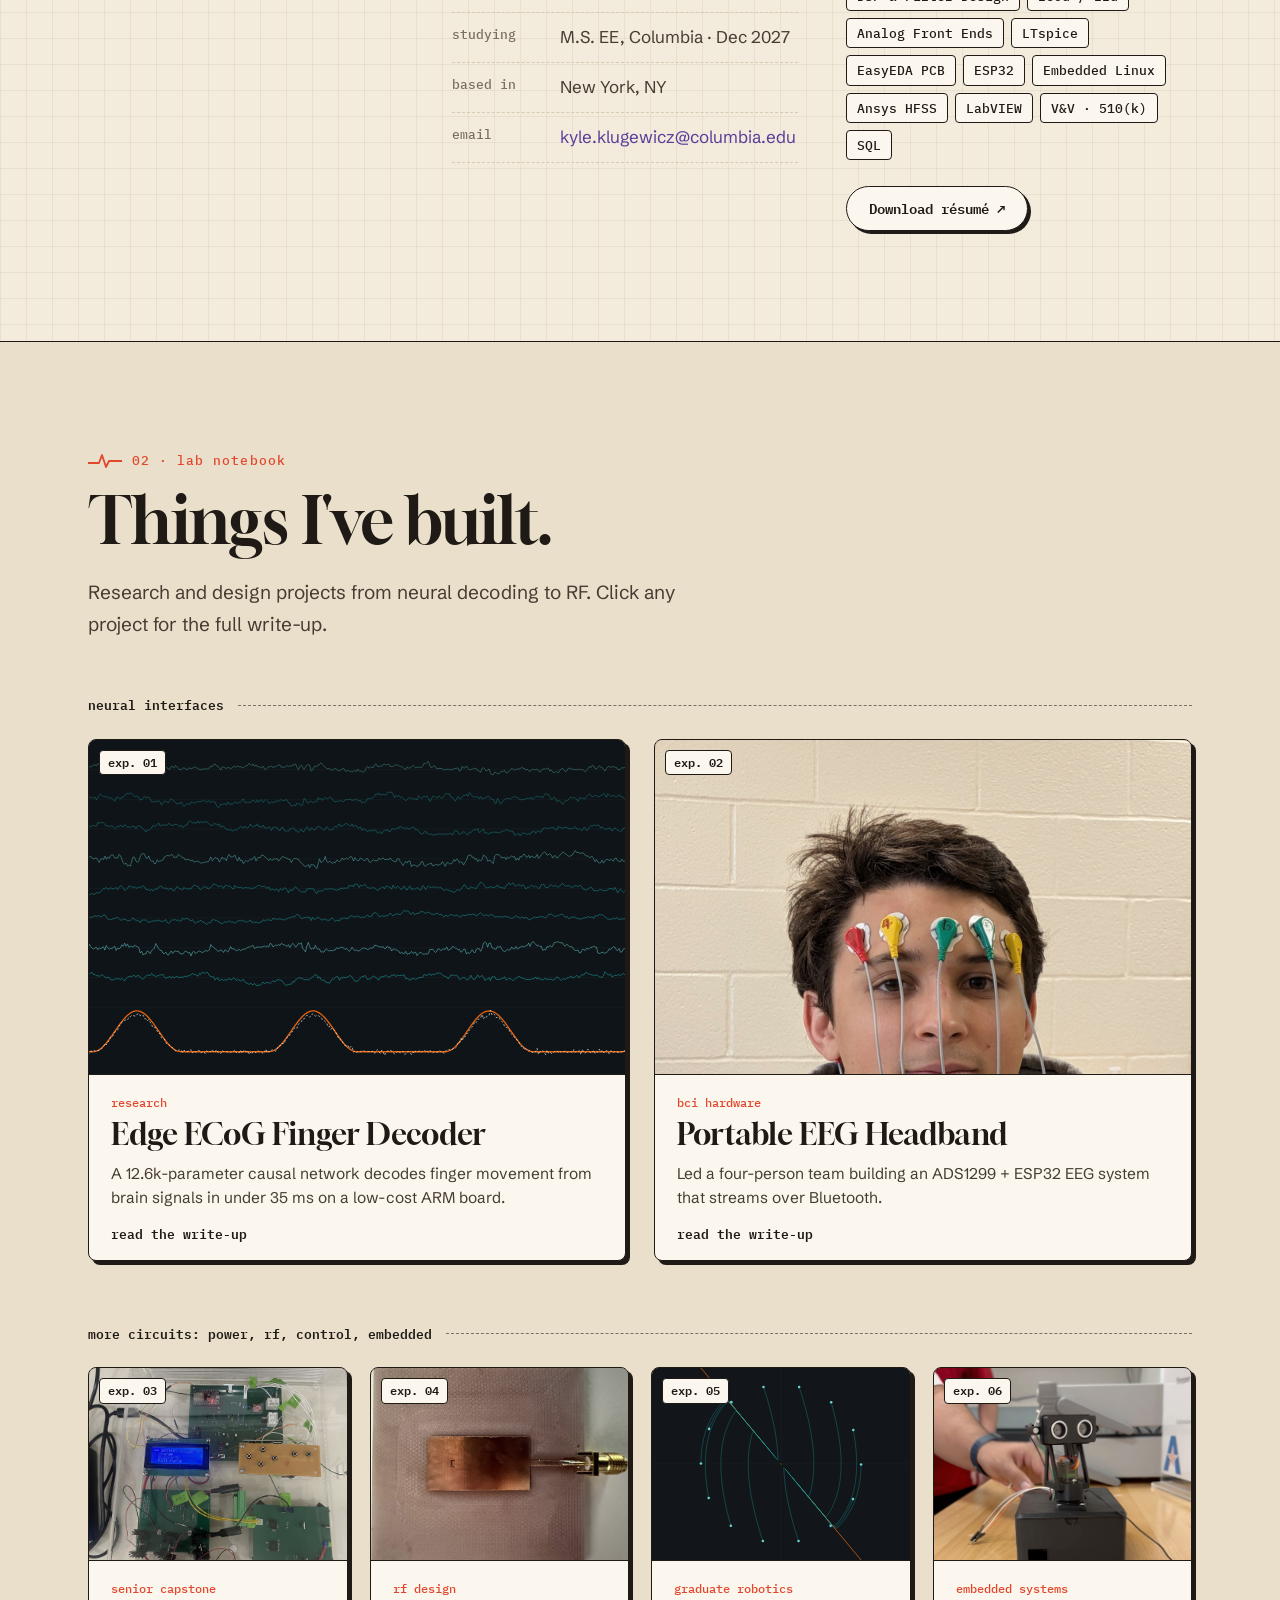
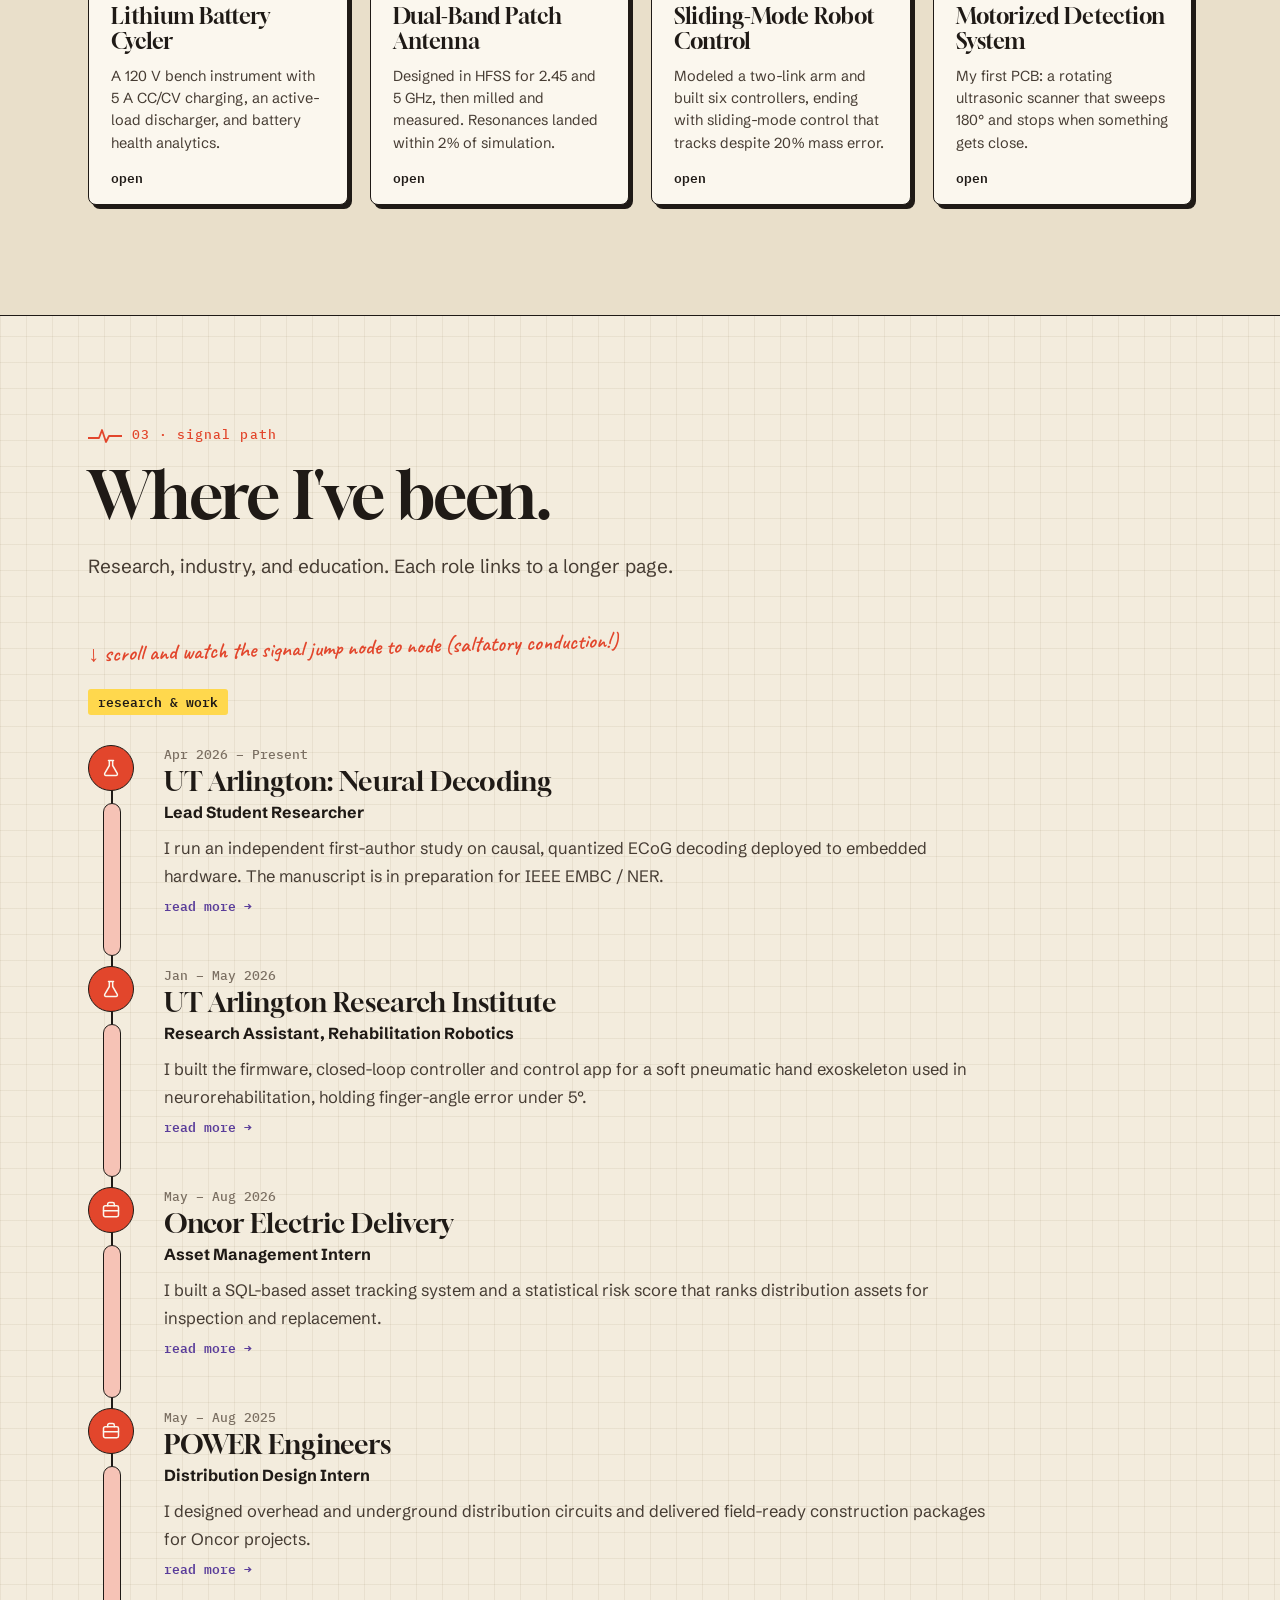
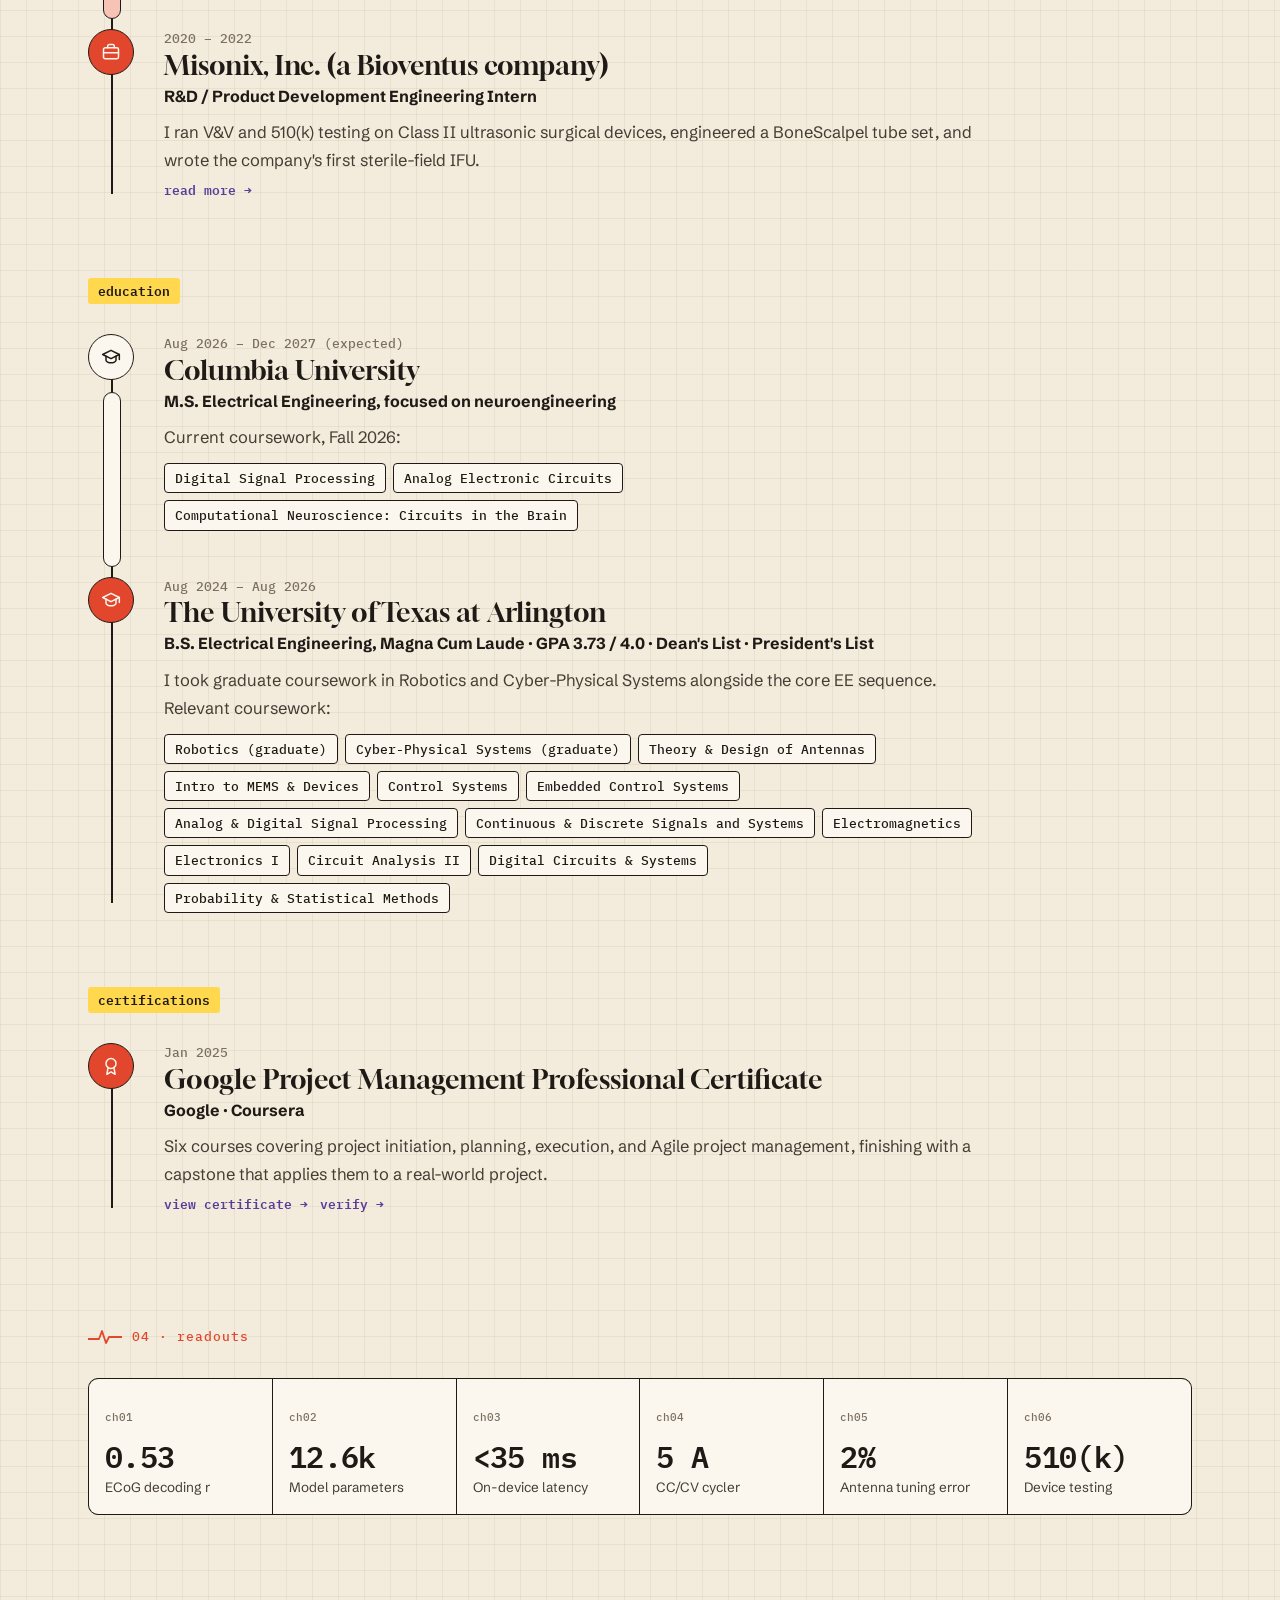
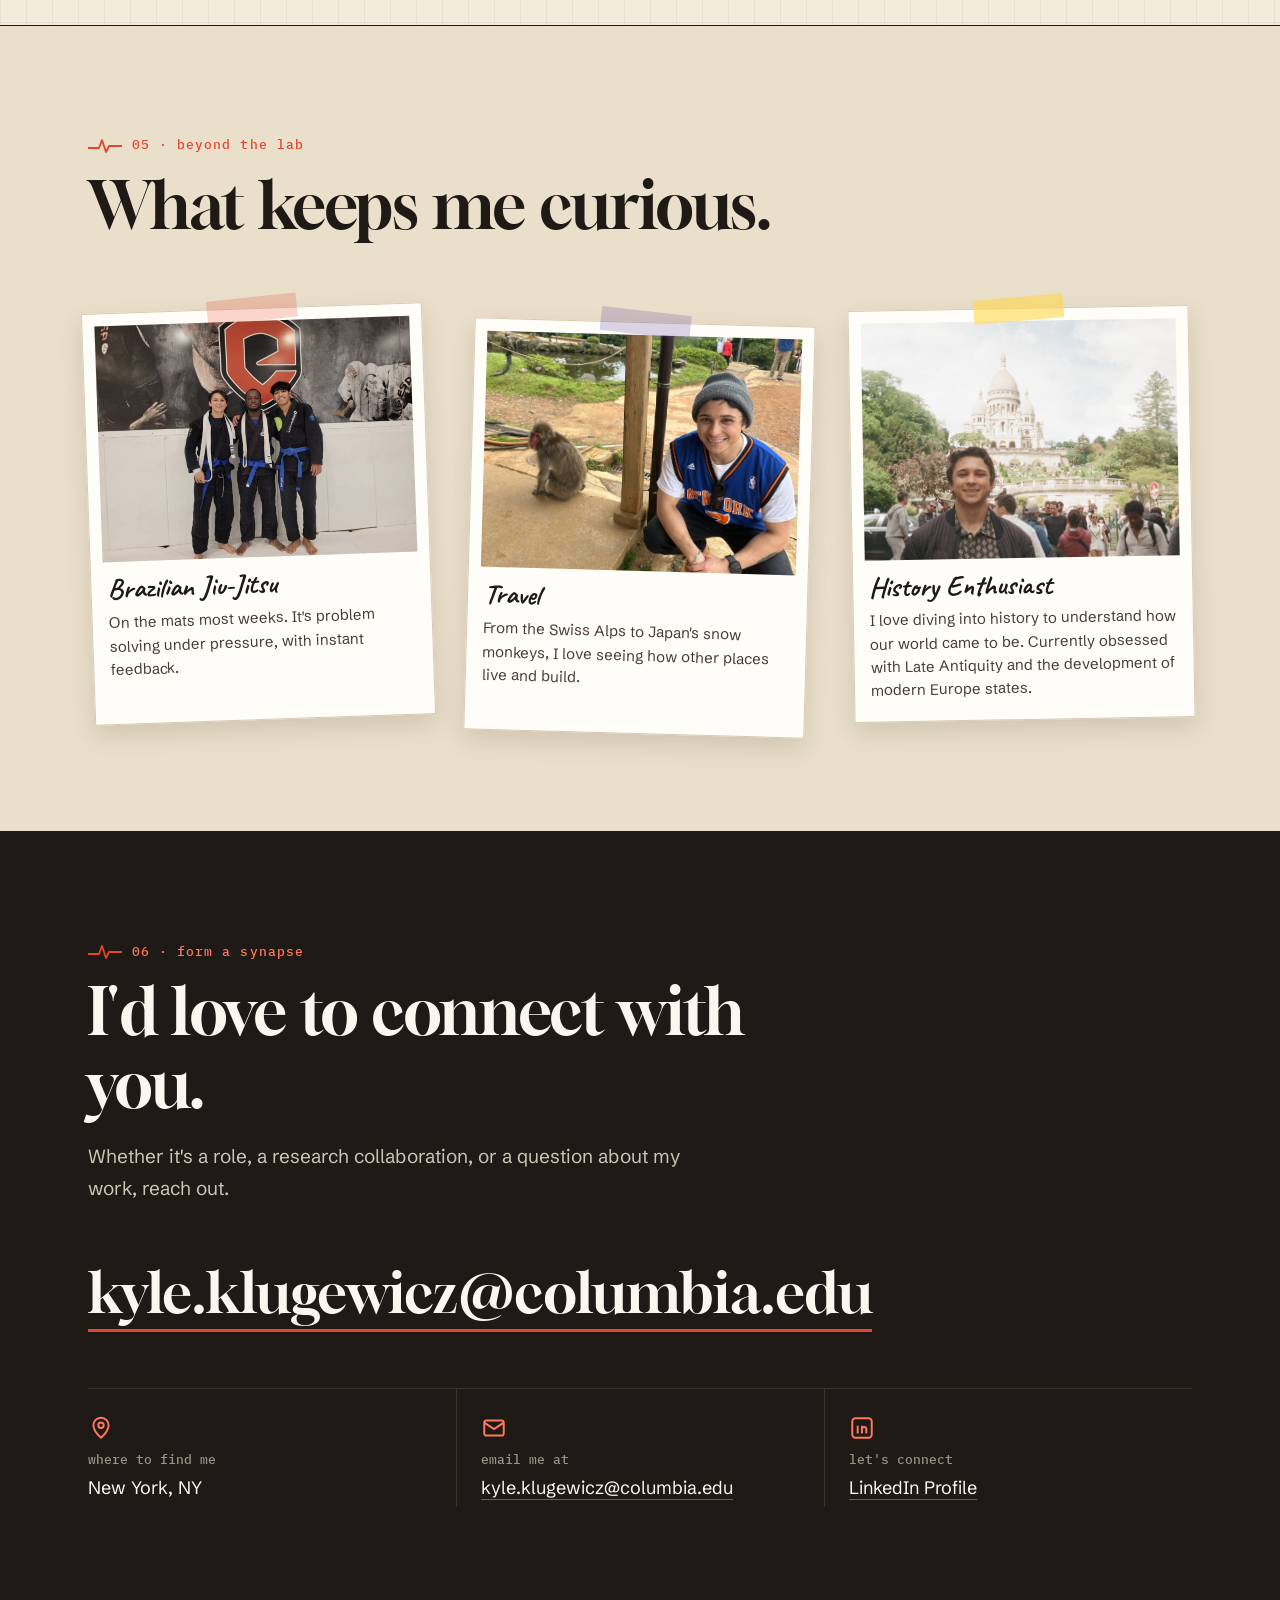
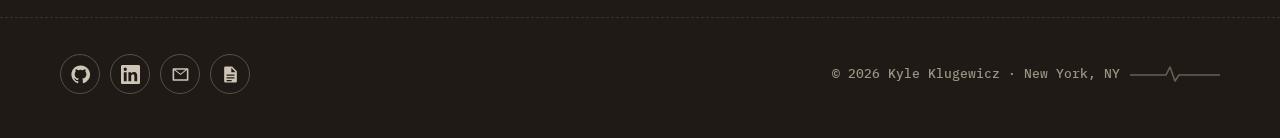
==== commit adb27c79: "Redesign the site as a neuroscience lab notebook Warm paper and Cajal-style ink replace the dark tem" ====
--- a/index.html
+++ b/index.html
@@ -5,157 +5,208 @@
   <meta name="viewport" content="width=device-width, initial-scale=1.0">
   <title>Kyle Klugewicz · Neural Interface Engineering</title>
   <meta name="description" content="Kyle Klugewicz — M.S. student in Electrical Engineering at Columbia. Neural decoding, analog and embedded hardware, and real-time systems for brain-computer interfaces.">
+  <meta name="theme-color" content="#f3ecdd">
   <meta property="og:title" content="Kyle Klugewicz">
   <meta property="og:description" content="Neural decoding, analog and embedded hardware, and real-time systems for brain-computer interfaces.">
   <meta property="og:image" content="assets/img/ecog.svg">
   <link rel="icon" href="assets/favicon.svg">
   <link rel="preconnect" href="https://fonts.googleapis.com">
   <link rel="preconnect" href="https://fonts.gstatic.com" crossorigin>
-  <link href="https://fonts.googleapis.com/css2?family=Libre+Baskerville:ital@0;1&family=Open+Sans:wght@400;600;700&display=swap" rel="stylesheet">
+  <link href="https://fonts.googleapis.com/css2?family=Schibsted+Grotesk:ital,wght@0,400;0,500;0,700;1,400&family=Caveat:wght@600;700&family=Gloock&family=IBM+Plex+Mono:wght@500;600&display=swap" rel="stylesheet">
   <link rel="stylesheet" href="style.css">
+  <script>document.documentElement.classList.add("js")</script>
 </head>
 <body data-root="" data-page="home">
   <div id="site-nav"></div>
 
   <!-- ================= HERO ================= -->
   <header class="hero" id="top">
-    <canvas id="signals" aria-hidden="true"></canvas>
-    <div class="hero-text">
-      <h1>Kyle Klugewicz</h1>
-      <p class="roles"><span class="r">Neural Decoding</span><span class="sep">|</span><span class="r">Analog &amp; Embedded Hardware</span><span class="sep">|</span><span class="r">Real-Time Systems</span></p>
-      <p class="tagline">M.S. student in Electrical Engineering at Columbia University, building brain-computer interfaces end to end: circuits that capture microvolt signals, firmware that streams them, and decoders that turn them into movement in under 35&nbsp;ms.</p>
-      <hr>
-      <ul class="social" data-social></ul>
-    </div>
-    <a class="scrolldown" href="#about" aria-label="Scroll to About">
-      <svg viewBox="0 0 24 24"><path d="M5 9l7 7 7-7"/></svg>
-    </a>
+    <div class="row">
+      <div class="hero-text">
+        <p class="hello">// hi, I'm <b>Kyle</b> · M.S. EE @ Columbia · New York</p>
+        <h1><span>Kyle</span><span class="last">Klugewicz<span class="dot">.</span></span></h1>
+        <ul class="roles">
+          <li>Neural Decoding</li><li>Analog &amp; Embedded Hardware</li><li>Real-Time Systems</li>
+        </ul>
+        <p class="tagline">M.S. student in Electrical Engineering at Columbia University, building <span class="mark">brain-computer interfaces</span> end to end: circuits that capture microvolt signals, firmware that streams them, and decoders that turn them into movement in under 35&nbsp;ms.</p>
+        <div class="hero-actions">
+          <a class="btn" href="#projects">See my work ↓</a>
+          <ul class="social" data-social></ul>
+        </div>
+      </div>
+
+      <figure class="net-fig">
+        <span class="poke" aria-hidden="true">poke a neuron!
+          <svg viewBox="0 0 40 34"><path d="M30 4c-4 10-12 18-24 22M6 26l8 1M6 26l3-7"/></svg>
+        </span>
+        <div class="net-box">
+          <div class="net-hud"><span>spiking network · live</span><span>spikes <b id="spike-count">0</b></span></div>
+          <canvas id="network" aria-label="A small simulated network of neurons. Click or tap a neuron to make it fire."></canvas>
+          <canvas id="raster" aria-hidden="true"></canvas>
+        </div>
+        <figcaption><b>fig. 1</b>A tiny spiking network running in your browser. Each neuron leaks, integrates input from its neighbors, and fires when it crosses threshold. Every tick in the raster below is one action potential.</figcaption>
+      </figure>
+    </div>
   </header>
 
   <!-- ================= ABOUT ================= -->
-  <section id="about" class="dark-2">
-    <div class="row">
-      <div class="intro">
-        <p class="eyebrow">About</p>
-        <h2>Let me introduce myself.</h2>
-      </div>
-
-      <div class="about-top">
-        <img src="assets/img/headshot.jpg" alt="Portrait of Kyle Klugewicz">
-        <p>
-          I'm an M.S. Electrical Engineering student at Columbia University focused on brain-computer interfaces.
-          My work runs from the electrode to the edge. I build low-noise biosignal front ends, design causal
-          neural decoders, and deploy them on embedded hardware with verified real-time latency. I also bring
-          experience from medical devices, where I ran V&amp;V and 510(k) testing on Class II surgical systems.
-        </p>
-      </div>
-
-      <div class="about-cols">
-        <div>
-          <h3>Profile</h3>
-          <p>I'm looking for roles in BCI engineering, neural interface hardware, neuromodulation, and medical device R&amp;D. The best way to reach me is email.</p>
-          <ul class="info-list">
-            <li><strong>Name</strong> Kyle J. Klugewicz</li>
-            <li><strong>Studying</strong> M.S. EE, Columbia · Dec 2027</li>
-            <li><strong>Based in</strong> New York, NY</li>
-            <li><strong>Email</strong> <a href="mailto:kyle.klugewicz@columbia.edu">kyle.klugewicz@columbia.edu</a></li>
-          </ul>
-        </div>
-        <div>
-          <h3>Toolkit</h3>
-          <p>These are the skills I use most across research, hardware, and industry work.</p>
-          <ul class="chips" style="margin-top:18px">
-            <li>Python</li><li>PyTorch</li><li>ExecuTorch</li><li>INT8 Quantization</li>
-            <li>C / C++</li><li>MATLAB</li><li>DSP &amp; Filter Design</li><li>ECoG / EEG</li>
-            <li>Analog Front Ends</li><li>LTspice</li><li>EasyEDA PCB</li><li>ESP32</li>
-            <li>Embedded Linux</li><li>Ansys HFSS</li><li>LabVIEW</li><li>V&amp;V · 510(k)</li>
-            <li>SQL</li>
-          </ul>
-          <a class="btn" href="assets/Klugewicz_Resume.pdf" target="_blank" rel="noopener">Download Résumé</a>
-        </div>
-      </div>
-    </div>
-  </section>
-
-  <!-- ================= PROJECTS (synopsis) ================= -->
+  <section id="about">
+    <div class="row">
+      <div class="intro reveal">
+        <p class="eyebrow">01 · about me</p>
+        <h2>I build things that listen to the brain.</h2>
+      </div>
+
+      <div class="about-grid">
+        <figure class="polaroid reveal">
+          <img src="assets/img/headshot.jpg" alt="Portrait of Kyle Klugewicz">
+          <figcaption>that's me!</figcaption>
+        </figure>
+
+        <div class="about-text reveal">
+          <p>
+            I'm an M.S. Electrical Engineering student at Columbia University focused on brain-computer interfaces.
+            My work runs from the electrode to the edge. I build low-noise biosignal front ends, design causal
+            neural decoders, and deploy them on embedded hardware with verified real-time latency. I also bring
+            experience from medical devices, where I ran V&amp;V and 510(k) testing on Class II surgical systems.
+          </p>
+
+          <div class="about-cols">
+            <div>
+              <h3>profile</h3>
+              <p>I'm looking for roles in BCI engineering, neural interface hardware, neuromodulation, and medical device R&amp;D. The best way to reach me is email.</p>
+              <ul class="info-list">
+                <li><strong>name</strong> Kyle J. Klugewicz</li>
+                <li><strong>studying</strong> M.S. EE, Columbia · Dec 2027</li>
+                <li><strong>based in</strong> New York, NY</li>
+                <li><strong>email</strong> <a href="mailto:kyle.klugewicz@columbia.edu">kyle.klugewicz@columbia.edu</a></li>
+              </ul>
+            </div>
+            <div>
+              <h3>toolkit</h3>
+              <p>These are the skills I use most across research, hardware, and industry work.</p>
+              <ul class="chips" style="margin-top:18px">
+                <li>Python</li><li>PyTorch</li><li>ExecuTorch</li><li>INT8 Quantization</li>
+                <li>C / C++</li><li>MATLAB</li><li>DSP &amp; Filter Design</li><li>ECoG / EEG</li>
+                <li>Analog Front Ends</li><li>LTspice</li><li>EasyEDA PCB</li><li>ESP32</li>
+                <li>Embedded Linux</li><li>Ansys HFSS</li><li>LabVIEW</li><li>V&amp;V · 510(k)</li>
+                <li>SQL</li>
+              </ul>
+              <a class="btn ghost" style="margin-top:26px" href="assets/Klugewicz_Resume.pdf" target="_blank" rel="noopener">Download résumé ↗</a>
+            </div>
+          </div>
+        </div>
+      </div>
+    </div>
+  </section>
+
+  <!-- ================= PROJECTS ================= -->
   <section id="projects" class="gray">
     <div class="row">
-      <div class="intro">
-        <p class="eyebrow">Projects</p>
-        <h2>Check out my work.</h2>
+      <div class="intro reveal">
+        <p class="eyebrow">02 · lab notebook</p>
+        <h2>Things I've built.</h2>
         <p class="lead">Research and design projects from neural decoding to RF. Click any project for the full write-up.</p>
       </div>
 
-      <div class="tiles">
-        <a class="tile" href="projects/ecog-decoder.html">
-          <img src="assets/img/ecog.svg" alt="Stylized multichannel ECoG traces with decoded finger flexion">
-          <div class="overlay">
-            <span class="kind">Research</span>
-            <h3>Edge ECoG Finger Decoder</h3>
-            <p>A 12.6k-parameter causal network decodes finger movement from brain signals in under 35 ms on a low-cost ARM board.</p>
-            <span class="more">View project →</span>
-          </div>
-        </a>
-        <a class="tile" href="projects/eeg-headband.html">
-          <img src="assets/img/eeg-kyle.jpg" alt="Kyle wearing forehead EEG electrodes" style="object-position:50% 30%">
-          <div class="overlay">
-            <span class="kind">BCI Hardware</span>
-            <h3>Portable EEG Headband</h3>
-            <p>Led a four-person team building an ADS1299 + ESP32 EEG system that streams over Bluetooth.</p>
-            <span class="more">View project →</span>
-          </div>
-        </a>
-        <a class="tile" href="projects/battery-cycler.html">
-          <img src="assets/img/cycler-board.jpg" alt="Battery cycler PCBs inside acrylic enclosure">
-          <div class="overlay">
-            <span class="kind">Senior Capstone</span>
-            <h3>Lithium Battery Cycler</h3>
-            <p>A 120 V bench instrument with 5 A CC/CV charging, an active-load discharger, and battery health analytics.</p>
-            <span class="more">View project →</span>
-          </div>
-        </a>
-        <a class="tile" href="projects/dual-band-antenna.html">
-          <img src="assets/img/antenna-built.jpg" alt="The finished dual-band patch antenna">
-          <div class="overlay">
-            <span class="kind">RF Design</span>
-            <h3>Dual-Band Patch Antenna</h3>
-            <p>Designed in HFSS for 2.45 and 5 GHz, then milled and measured. Resonances landed within 2% of simulation.</p>
-            <span class="more">View project →</span>
-          </div>
-        </a>
-        <a class="tile" href="projects/robotics-control.html">
-          <img src="assets/img/robotics.svg" alt="Phase portrait showing trajectories converging to a sliding surface">
-          <div class="overlay">
-            <span class="kind">Graduate Robotics</span>
-            <h3>Sliding-Mode Robot Control</h3>
-            <p>Modeled a two-link arm and built six controllers, ending with sliding-mode control that tracks despite 20% mass error.</p>
-            <span class="more">View project →</span>
-          </div>
-        </a>
-        <a class="tile" href="projects/detection-system.html">
-          <img src="assets/img/detect-demo-poster.jpg" alt="Finished ultrasonic detection system on the bench" style="object-position:50% 45%">
-          <div class="overlay">
-            <span class="kind">Embedded Systems</span>
-            <h3>Motorized Detection System</h3>
-            <p>My first PCB: a rotating ultrasonic scanner that sweeps 180° and stops when something gets close.</p>
-            <span class="more">View project →</span>
-          </div>
-        </a>
-      </div>
-    </div>
-  </section>
-
-  <!-- ================= EXPERIENCE + EDUCATION (synopsis) ================= -->
+      <div class="proj-group">
+        <h3>neural interfaces</h3>
+        <div class="cards big">
+          <a class="card reveal" href="projects/ecog-decoder.html">
+            <div class="media">
+              <img src="assets/img/ecog.svg" alt="Stylized multichannel ECoG traces with decoded finger flexion">
+              <span class="tag">exp. 01</span>
+            </div>
+            <div class="body">
+              <span class="kind">research</span>
+              <h3>Edge ECoG Finger Decoder</h3>
+              <p>A 12.6k-parameter causal network decodes finger movement from brain signals in under 35 ms on a low-cost ARM board.</p>
+              <span class="more">read the write-up <svg viewBox="0 0 52 16"><path d="M0 10h16l4-8 5 13 4-7h23"/></svg></span>
+            </div>
+          </a>
+          <a class="card reveal" href="projects/eeg-headband.html">
+            <div class="media">
+              <img src="assets/img/eeg-kyle.jpg" alt="Kyle wearing forehead EEG electrodes" style="object-position:50% 30%">
+              <span class="tag">exp. 02</span>
+            </div>
+            <div class="body">
+              <span class="kind">bci hardware</span>
+              <h3>Portable EEG Headband</h3>
+              <p>Led a four-person team building an ADS1299 + ESP32 EEG system that streams over Bluetooth.</p>
+              <span class="more">read the write-up <svg viewBox="0 0 52 16"><path d="M0 10h16l4-8 5 13 4-7h23"/></svg></span>
+            </div>
+          </a>
+        </div>
+      </div>
+
+      <div class="proj-group">
+        <h3>more circuits: power, rf, control, embedded</h3>
+        <div class="cards small">
+          <a class="card reveal" href="projects/battery-cycler.html">
+            <div class="media">
+              <img src="assets/img/cycler-board.jpg" alt="Battery cycler PCBs inside acrylic enclosure">
+              <span class="tag">exp. 03</span>
+            </div>
+            <div class="body">
+              <span class="kind">senior capstone</span>
+              <h3>Lithium Battery Cycler</h3>
+              <p>A 120 V bench instrument with 5 A CC/CV charging, an active-load discharger, and battery health analytics.</p>
+              <span class="more">open <svg viewBox="0 0 52 16"><path d="M0 10h16l4-8 5 13 4-7h23"/></svg></span>
+            </div>
+          </a>
+          <a class="card reveal" href="projects/dual-band-antenna.html">
+            <div class="media">
+              <img src="assets/img/antenna-built.jpg" alt="The finished dual-band patch antenna">
+              <span class="tag">exp. 04</span>
+            </div>
+            <div class="body">
+              <span class="kind">rf design</span>
+              <h3>Dual-Band Patch Antenna</h3>
+              <p>Designed in HFSS for 2.45 and 5 GHz, then milled and measured. Resonances landed within 2% of simulation.</p>
+              <span class="more">open <svg viewBox="0 0 52 16"><path d="M0 10h16l4-8 5 13 4-7h23"/></svg></span>
+            </div>
+          </a>
+          <a class="card reveal" href="projects/robotics-control.html">
+            <div class="media">
+              <img src="assets/img/robotics.svg" alt="Phase portrait showing trajectories converging to a sliding surface">
+              <span class="tag">exp. 05</span>
+            </div>
+            <div class="body">
+              <span class="kind">graduate robotics</span>
+              <h3>Sliding-Mode Robot Control</h3>
+              <p>Modeled a two-link arm and built six controllers, ending with sliding-mode control that tracks despite 20% mass error.</p>
+              <span class="more">open <svg viewBox="0 0 52 16"><path d="M0 10h16l4-8 5 13 4-7h23"/></svg></span>
+            </div>
+          </a>
+          <a class="card reveal" href="projects/detection-system.html">
+            <div class="media">
+              <img src="assets/img/detect-demo-poster.jpg" alt="Finished ultrasonic detection system on the bench" style="object-position:50% 45%">
+              <span class="tag">exp. 06</span>
+            </div>
+            <div class="body">
+              <span class="kind">embedded systems</span>
+              <h3>Motorized Detection System</h3>
+              <p>My first PCB: a rotating ultrasonic scanner that sweeps 180° and stops when something gets close.</p>
+              <span class="more">open <svg viewBox="0 0 52 16"><path d="M0 10h16l4-8 5 13 4-7h23"/></svg></span>
+            </div>
+          </a>
+        </div>
+      </div>
+    </div>
+  </section>
+
+  <!-- ================= EXPERIENCE + EDUCATION ================= -->
   <section id="experience">
     <div class="row">
-      <div class="intro">
-        <p class="eyebrow">Experience</p>
-        <h2>More of my credentials.</h2>
+      <div class="intro reveal">
+        <p class="eyebrow">03 · signal path</p>
+        <h2>Where I've been.</h2>
         <p class="lead">Research, industry, and education. Each role links to a longer page.</p>
       </div>
+      <p class="axon-note">↓ scroll and watch the signal jump node to node (saltatory conduction!)</p>
 
       <div class="timeline-group">
-        <h3>Research &amp; Work</h3>
+        <h3>research &amp; work</h3>
         <ol class="tl">
           <li>
             <span class="dot"><svg viewBox="0 0 24 24"><path d="M9 3h6M10 3v6L4.5 18.5A1.7 1.7 0 0 0 6 21h12a1.7 1.7 0 0 0 1.5-2.5L14 9V3"/></svg></span>
@@ -163,7 +214,7 @@
             <h4>UT Arlington: Neural Decoding</h4>
             <p class="role">Lead Student Researcher</p>
             <p>I run an independent first-author study on causal, quantized ECoG decoding deployed to embedded hardware. The manuscript is in preparation for IEEE EMBC / NER.</p>
-            <a class="readmore" href="projects/ecog-decoder.html">Read more →</a>
+            <a class="readmore" href="projects/ecog-decoder.html">read more →</a>
           </li>
           <li>
             <span class="dot"><svg viewBox="0 0 24 24"><path d="M9 3h6M10 3v6L4.5 18.5A1.7 1.7 0 0 0 6 21h12a1.7 1.7 0 0 0 1.5-2.5L14 9V3"/></svg></span>
@@ -171,7 +222,7 @@
             <h4>UT Arlington Research Institute</h4>
             <p class="role">Research Assistant, Rehabilitation Robotics</p>
             <p>I built the firmware, closed-loop controller and control app for a soft pneumatic hand exoskeleton used in neurorehabilitation, holding finger-angle error under 5°.</p>
-            <a class="readmore" href="experience/utari.html">Read more →</a>
+            <a class="readmore" href="experience/utari.html">read more →</a>
           </li>
           <li>
             <span class="dot"><svg viewBox="0 0 24 24"><rect x="3" y="7" width="18" height="13" rx="2"/><path d="M8 7V5a2 2 0 0 1 2-2h4a2 2 0 0 1 2 2v2M3 13h18"/></svg></span>
@@ -179,7 +230,7 @@
             <h4>Oncor Electric Delivery</h4>
             <p class="role">Asset Management Intern</p>
             <p>I built a SQL-based asset tracking system and a statistical risk score that ranks distribution assets for inspection and replacement.</p>
-            <a class="readmore" href="experience/oncor.html">Read more →</a>
+            <a class="readmore" href="experience/oncor.html">read more →</a>
           </li>
           <li>
             <span class="dot"><svg viewBox="0 0 24 24"><rect x="3" y="7" width="18" height="13" rx="2"/><path d="M8 7V5a2 2 0 0 1 2-2h4a2 2 0 0 1 2 2v2M3 13h18"/></svg></span>
@@ -187,7 +238,7 @@
             <h4>POWER Engineers</h4>
             <p class="role">Distribution Design Intern</p>
             <p>I designed overhead and underground distribution circuits and delivered field-ready construction packages for Oncor projects.</p>
-            <a class="readmore" href="experience/power-engineers.html">Read more →</a>
+            <a class="readmore" href="experience/power-engineers.html">read more →</a>
           </li>
           <li>
             <span class="dot"><svg viewBox="0 0 24 24"><rect x="3" y="7" width="18" height="13" rx="2"/><path d="M8 7V5a2 2 0 0 1 2-2h4a2 2 0 0 1 2 2v2M3 13h18"/></svg></span>
@@ -195,13 +246,13 @@
             <h4>Misonix, Inc. (a Bioventus company)</h4>
             <p class="role">R&amp;D / Product Development Engineering Intern</p>
             <p>I ran V&amp;V and 510(k) testing on Class II ultrasonic surgical devices, engineered a BoneScalpel tube set, and wrote the company's first sterile-field IFU.</p>
-            <a class="readmore" href="experience/misonix.html">Read more →</a>
+            <a class="readmore" href="experience/misonix.html">read more →</a>
           </li>
         </ol>
       </div>
 
       <div class="timeline-group">
-        <h3>Education</h3>
+        <h3>education</h3>
         <ol class="tl">
           <li>
             <span class="dot"><svg viewBox="0 0 24 24"><path d="M2 9l10-5 10 5-10 5L2 9Z"/><path d="M6 11v5c0 1.5 3 3 6 3s6-1.5 6-3v-5M22 9v6"/></svg></span>
@@ -209,7 +260,7 @@
             <h4>Columbia University</h4>
             <p class="role">M.S. Electrical Engineering, focused on neuroengineering</p>
             <p>Current coursework, Fall 2026:</p>
-            <ul class="chips light-chips" style="margin-top:10px">
+            <ul class="chips">
               <li>Digital Signal Processing</li><li>Analog Electronic Circuits</li><li>Computational Neuroscience: Circuits in the Brain</li>
             </ul>
           </li>
@@ -219,7 +270,7 @@
             <h4>The University of Texas at Arlington</h4>
             <p class="role">B.S. Electrical Engineering, Magna Cum Laude · GPA 3.73 / 4.0 · Dean's List · President's List</p>
             <p>I took graduate coursework in Robotics and Cyber-Physical Systems alongside the core EE sequence. Relevant coursework:</p>
-            <ul class="chips light-chips" style="margin-top:10px">
+            <ul class="chips">
               <li>Robotics (graduate)</li><li>Cyber-Physical Systems (graduate)</li><li>Theory &amp; Design of Antennas</li>
               <li>Intro to MEMS &amp; Devices</li><li>Control Systems</li><li>Embedded Control Systems</li>
               <li>Analog &amp; Digital Signal Processing</li><li>Continuous &amp; Discrete Signals and Systems</li>
@@ -231,7 +282,7 @@
       </div>
 
       <div class="timeline-group" style="margin-bottom:0">
-        <h3>Certifications</h3>
+        <h3>certifications</h3>
         <ol class="tl">
           <li>
             <span class="dot"><svg viewBox="0 0 24 24"><circle cx="12" cy="9" r="6"/><path d="M8.5 13.9 7 22l5-3 5 3-1.5-8.1"/></svg></span>
@@ -239,18 +290,21 @@
             <h4>Google Project Management Professional Certificate</h4>
             <p class="role">Google · Coursera</p>
             <p>Six courses covering project initiation, planning, execution, and Agile project management, finishing with a capstone that applies them to a real-world project.</p>
-            <a class="readmore" href="assets/Google_PM_Certificate.pdf" target="_blank" rel="noopener">View certificate →</a>
-            &nbsp;&nbsp;<a class="readmore" href="https://coursera.org/verify/professional-cert/RCJS9M4RV1BW" target="_blank" rel="noopener">Verify →</a>
+            <a class="readmore" href="assets/Google_PM_Certificate.pdf" target="_blank" rel="noopener">view certificate →</a>
+            &nbsp;&nbsp;<a class="readmore" href="https://coursera.org/verify/professional-cert/RCJS9M4RV1BW" target="_blank" rel="noopener">verify →</a>
           </li>
         </ol>
       </div>
     </div>
   </section>
 
-  <!-- ================= STATS ================= -->
+  <!-- ================= READOUTS ================= -->
   <section class="stats" aria-label="Highlights">
     <div class="row">
-      <ul>
+      <div class="intro reveal" style="margin-bottom:32px">
+        <p class="eyebrow">04 · readouts</p>
+      </div>
+      <ul class="reveal">
         <li><span class="num">0.53</span><span class="lbl">ECoG decoding r</span></li>
         <li><span class="num">12.6k</span><span class="lbl">Model parameters</span></li>
         <li><span class="num">&lt;35 ms</span><span class="lbl">On-device latency</span></li>
@@ -262,28 +316,28 @@
   </section>
 
   <!-- ================= BEYOND THE LAB ================= -->
-  <section class="photo-band" style="background-image:url(assets/img/bg-alps.jpg)">
-    <div class="row">
-      <div class="intro">
-        <p class="eyebrow">Beyond the Lab</p>
+  <section class="gray">
+    <div class="row">
+      <div class="intro reveal">
+        <p class="eyebrow">05 · beyond the lab</p>
         <h2>What keeps me curious.</h2>
       </div>
       <div class="beyond">
-        <figure>
+        <figure class="reveal">
           <img src="assets/img/bjj.jpg" alt="Kyle with Brazilian Jiu-Jitsu training partners" loading="lazy">
           <figcaption>
             <h3>Brazilian Jiu-Jitsu</h3>
             <p>On the mats most weeks. It's problem solving under pressure, with instant feedback.</p>
           </figcaption>
         </figure>
-        <figure>
+        <figure class="reveal">
           <img src="assets/img/travel-japan.jpg" alt="Kyle crouching next to a snow monkey in Japan" loading="lazy" style="object-position:50% 60%">
           <figcaption>
             <h3>Travel</h3>
             <p>From the Swiss Alps to Japan's snow monkeys, I love seeing how other places live and build.</p>
           </figcaption>
         </figure>
-        <figure>
+        <figure class="reveal">
           <img src="assets/img/travel-paris.jpg" alt="Kyle in front of Sacré-Cœur in Paris" loading="lazy" style="object-position:50% 40%">
           <figcaption>
             <h3>History Enthusiast</h3>
@@ -295,27 +349,28 @@
   </section>
 
   <!-- ================= CONTACT ================= -->
-  <section id="contact" class="dark">
-    <div class="row">
-      <div class="intro">
-        <p class="eyebrow">Contact</p>
+  <section id="contact" class="contact">
+    <div class="row">
+      <div class="intro reveal">
+        <p class="eyebrow">06 · form a synapse</p>
         <h2>I'd love to connect with you.</h2>
         <p class="lead">Whether it's a role, a research collaboration, or a question about my work, reach out.</p>
       </div>
+      <a class="big-mail" href="mailto:kyle.klugewicz@columbia.edu">kyle.klugewicz@columbia.edu</a>
       <div class="contact-cols">
         <div>
           <span class="icon"><svg viewBox="0 0 24 24"><path d="M12 21s-7-6.2-7-11.5A7 7 0 0 1 19 9.5C19 14.8 12 21 12 21Z"/><circle cx="12" cy="9.5" r="2.5"/></svg></span>
-          <h4>Where to find me</h4>
+          <h4>where to find me</h4>
           <p>New York, NY</p>
         </div>
         <div>
           <span class="icon"><svg viewBox="0 0 24 24"><rect x="3" y="5" width="18" height="14" rx="2"/><path d="M3 7l9 6 9-6"/></svg></span>
-          <h4>Email me at</h4>
+          <h4>email me at</h4>
           <p><a href="mailto:kyle.klugewicz@columbia.edu">kyle.klugewicz@columbia.edu</a></p>
         </div>
         <div>
           <span class="icon"><svg viewBox="0 0 24 24"><rect x="3" y="3" width="18" height="18" rx="3"/><path d="M8 10v7M8 7v.01M12 17v-4a2 2 0 0 1 4 0v4M12 10v7"/></svg></span>
-          <h4>Let's connect</h4>
+          <h4>let's connect</h4>
           <p><a href="https://www.linkedin.com/in/kyle-klugewicz/" target="_blank" rel="noopener">LinkedIn Profile</a></p>
         </div>
       </div>
--- a/style.css
+++ b/style.css
@@ -1,401 +1,601 @@
 /* =========================================================
    Kyle Klugewicz — site styles
-   Layout inspired by the classic "résumé one-pager" look:
-   dark full-screen hero, alternating light/dark sections,
-   orange section eyebrows, teal stat band.
+   Look: a neuroscience lab notebook. Warm paper with a faint
+   grid, Cajal-style ink, an action-potential red for anything
+   that "fires", violet (Nissl stain) for links, and green
+   (GFP) for things that passed.
    ========================================================= */
 
 :root {
-  --ink: #0f1215;
-  --dark: #151515;
-  --dark-2: #2b2b2b;
-  --gray-bg: #ebeeee;
-  --white: #ffffff;
-  --text: #4a4f55;
-  --text-dark: #838c95;
-  --heading: #1c1f22;
-  --orange: #f06000;
-  --teal: #11abb0;
-  --teal-dark: #0c8a8e;
-  --max: 1080px;
-  --serif: "Libre Baskerville", Georgia, serif;
-  --sans: "Open Sans", system-ui, -apple-system, sans-serif;
+  --paper: #f3ecdd;
+  --paper-hi: #fbf7ee;
+  --paper-lo: #e9dfca;
+  --ink: #1f1a16;
+  --ink-2: #463c33;
+  --ink-3: #7b6f62;
+  --rule: #d8cab0;
+  --grid: rgba(122, 96, 58, .085);
+  --spike: #e2462c;
+  --spike-soft: #f6c3b6;
+  --nissl: #5a3d9a;
+  --gfp: #1d8f62;
+  --amber: #b86b0a;
+  --marker: #ffd84d;
+  --max: 1160px;
+  --display: "Gloock", "Georgia", serif;
+  --body: "Schibsted Grotesk", system-ui, -apple-system, sans-serif;
+  --mono: "IBM Plex Mono", ui-monospace, Menlo, Consolas, monospace;
+  --hand: "Caveat", "Comic Sans MS", cursive;
+  --shadow: 4px 4px 0 var(--ink);
 }
 
 * { box-sizing: border-box; margin: 0; padding: 0; }
-html { scroll-behavior: smooth; scroll-padding-top: 64px; }
+html { scroll-behavior: smooth; scroll-padding-top: 76px; overflow-x: clip; }
 body {
-  font: 16px/1.75 var(--sans);
-  color: var(--text);
-  background: var(--white);
+  font: 17px/1.7 var(--body);
+  color: var(--ink-2);
+  background-color: var(--paper);
+  background-image:
+    linear-gradient(var(--grid) 1px, transparent 1px),
+    linear-gradient(90deg, var(--grid) 1px, transparent 1px);
+  background-size: 26px 26px;
   -webkit-font-smoothing: antialiased;
+  overflow-x: clip;
 }
 img { max-width: 100%; display: block; }
-a { color: var(--teal); text-decoration: none; transition: color .2s; }
-a:hover { color: var(--orange); }
-h1, h2, h3, h4 { color: var(--heading); font-weight: 700; line-height: 1.25; }
-
-.row { max-width: var(--max); margin: 0 auto; padding: 0 24px; }
-section { padding: 96px 0; }
-
-/* ---------- Section intro (eyebrow + big headline) ---------- */
-.intro { text-align: center; max-width: 760px; margin: 0 auto 56px; }
+a { color: var(--nissl); text-decoration: none; transition: color .15s; }
+a:hover { color: var(--spike); }
+h1, h2, h3, h4 { color: var(--ink); font-weight: 400; line-height: 1.15; }
+::selection { background: var(--marker); color: var(--ink); }
+
+.row { max-width: var(--max); margin: 0 auto; padding: 0 28px; }
+section { padding: 110px 0; position: relative; }
+
+/* highlighter-pen emphasis */
+.mark {
+  background: linear-gradient(transparent 55%, var(--marker) 55%, var(--marker) 92%, transparent 92%);
+  padding: 0 2px; color: inherit;
+}
+.hand { font-family: var(--hand); font-weight: 600; }
+
+/* ---------- Section intro (notebook tab + big headline) ---------- */
+.intro { max-width: 760px; margin: 0 0 56px; }
 .eyebrow {
-  font-size: 14px; font-weight: 700; letter-spacing: .3em;
-  text-transform: uppercase; color: var(--orange); margin-bottom: 10px;
-}
-.intro h2 { font-size: clamp(28px, 4.4vw, 44px); letter-spacing: -0.01em; }
-.intro .lead { font-family: var(--serif); font-size: 18px; margin-top: 16px; }
-
-.dark { background: var(--dark); color: var(--text-dark); }
-.dark-2 { background: var(--dark-2); color: var(--text-dark); }
-.dark h2, .dark h3, .dark-2 h2, .dark-2 h3 { color: var(--white); }
-.gray { background: var(--gray-bg); }
+  font: 500 13px/1.4 var(--mono); letter-spacing: .08em; text-transform: lowercase;
+  color: var(--spike); margin-bottom: 14px; display: flex; align-items: center; gap: 10px;
+}
+.eyebrow::before {
+  content: ""; width: 34px; height: 14px; flex-shrink: 0;
+  background: url("data:image/svg+xml,%3Csvg xmlns='http://www.w3.org/2000/svg' viewBox='0 0 34 14'%3E%3Cpath d='M0 9h11l3-8 4 12 3-6h13' fill='none' stroke='%23e2462c' stroke-width='1.8' stroke-linejoin='round' stroke-linecap='round'/%3E%3C/svg%3E") no-repeat center / contain;
+}
+.intro h2 { font-family: var(--display); font-size: clamp(36px, 5.6vw, 64px); letter-spacing: -0.01em; }
+.intro .lead { font-size: 19px; margin-top: 18px; max-width: 620px; }
+
+.gray {
+  background-color: var(--paper-lo);
+  border-top: 1.5px solid var(--ink); border-bottom: 1.5px solid var(--ink);
+}
 
 /* ---------- Nav ---------- */
 .site-nav {
-  position: fixed; inset: 0 0 auto 0; z-index: 50;
-  transition: background .3s, box-shadow .3s;
-}
-.site-nav.solid { background: rgba(15, 18, 21, .96); box-shadow: 0 1px 0 rgba(255,255,255,.06); }
+  position: sticky; top: 0; z-index: 50;
+  background: rgba(243, 236, 221, .93); backdrop-filter: blur(6px);
+  border-bottom: 1.5px solid var(--ink);
+}
 .site-nav .inner {
-  max-width: var(--max); margin: 0 auto; padding: 0 24px;
+  max-width: var(--max); margin: 0 auto; padding: 0 28px;
   display: flex; align-items: center; height: 64px;
 }
 .site-nav .brand {
-  color: var(--white); font-weight: 700; letter-spacing: .25em; font-size: 14px;
-  text-transform: uppercase; margin-right: auto;
-}
-.site-nav .brand:hover { color: var(--orange); }
-.site-nav ul { list-style: none; display: flex; gap: 4px; }
+  color: var(--ink); font: 22px/1 var(--display); margin-right: auto;
+  display: inline-flex; align-items: center; gap: 10px; white-space: nowrap;
+}
+.site-nav .brand svg { width: 30px; height: 30px; flex-shrink: 0; transition: transform .4s; }
+.site-nav .brand:hover { color: var(--ink); }
+.site-nav .brand:hover svg { transform: rotate(-18deg) scale(1.08); }
+.site-nav .brand:hover .soma { fill: var(--spike); }
+.site-nav ul { list-style: none; display: flex; gap: 2px; }
 .site-nav li { position: relative; }
 .site-nav li > a, .site-nav li > button {
-  display: block; padding: 8px 14px; color: var(--white);
-  font: 600 12.5px/1.5 var(--sans); letter-spacing: .22em; text-transform: uppercase;
-  background: none; border: 0; cursor: pointer;
-}
-.site-nav li > a:hover, .site-nav li > button:hover,
-.site-nav li.current > a, .site-nav li.current > button { color: var(--orange); }
-.site-nav .caret { font-size: 9px; margin-left: 4px; }
+  display: block; padding: 8px 12px; color: var(--ink);
+  font: 500 13.5px/1.5 var(--mono); text-transform: lowercase;
+  background: none; border: 0; cursor: pointer; border-radius: 999px;
+}
+.site-nav li > a:hover, .site-nav li > button:hover { color: var(--spike); }
+.site-nav li.current > a, .site-nav li.current > button { background: var(--ink); color: var(--paper); }
+.site-nav .caret { font-size: 9px; margin-left: 5px; display: inline-block; transition: transform .2s; }
+.has-menu.open .caret { transform: rotate(180deg); }
 
 .dropdown {
-  position: absolute; top: 100%; left: 0; min-width: 260px;
-  background: var(--ink); border-top: 2px solid var(--orange);
-  padding: 8px 0; opacity: 0; visibility: hidden; transform: translateY(6px);
-  transition: all .18s; box-shadow: 0 12px 30px rgba(0,0,0,.35);
+  position: absolute; top: calc(100% + 10px); right: 0; min-width: 290px;
+  background: var(--paper-hi); border: 1.5px solid var(--ink); box-shadow: var(--shadow);
+  padding: 8px; opacity: 0; visibility: hidden; transform: translateY(6px);
+  transition: opacity .15s, transform .15s, visibility .15s; border-radius: 6px;
 }
 .has-menu:hover .dropdown, .has-menu:focus-within .dropdown, .has-menu.open .dropdown {
   opacity: 1; visibility: visible; transform: none;
 }
-.dropdown a { display: block; padding: 8px 20px; color: #c9ced3; font-size: 14px; line-height: 1.4; }
-.dropdown a small { display: block; color: #6f7780; font-size: 12px; }
-.dropdown a:hover, .dropdown a.active { background: #1b2025; color: var(--white); }
-.dropdown a.active { box-shadow: inset 3px 0 0 var(--orange); }
+.has-menu::after { content: ""; position: absolute; left: 0; right: 0; top: 100%; height: 12px; }
+.dropdown a { display: block; padding: 8px 12px; color: var(--ink); font-size: 15.5px; line-height: 1.35; border-radius: 4px; }
+.dropdown a small { display: block; color: var(--ink-3); font: 12px/1.5 var(--mono); }
+.dropdown a:hover { background: var(--paper-lo); color: var(--ink); }
+.dropdown a.active { background: var(--spike-soft); }
 
 .menu-toggle {
-  display: none; background: none; border: 1px solid rgba(255,255,255,.3);
-  color: var(--white); border-radius: 4px; width: 40px; height: 36px; font-size: 18px; cursor: pointer;
+  display: none; background: var(--paper-hi); border: 1.5px solid var(--ink);
+  color: var(--ink); border-radius: 6px; width: 44px; height: 38px; cursor: pointer;
+  font: 600 12px var(--mono);
+}
+
+/* ---------- Recording intro (homepage, once per visit) ---------- */
+.rec-intro {
+  position: fixed; inset: 0; z-index: 200; background: #f7f1e3; overflow: hidden;
+  transition: transform .9s cubic-bezier(.7, 0, .25, 1);
+}
+.rec-intro.done { transform: translateY(-104%); }
+.rec-intro canvas { position: absolute; inset: 0; width: 100%; height: 100%; }
+.rec-intro .rec-head {
+  position: absolute; left: 0; right: 0; top: 0; padding: 14px 20px;
+  display: flex; gap: 16px; align-items: center; justify-content: space-between; flex-wrap: wrap;
+  font: 500 12.5px/1.4 var(--mono); color: var(--ink-2);
+  border-bottom: 1.5px solid var(--ink); background: rgba(247, 241, 227, .9);
+}
+.rec-intro .rec-dot { display: inline-block; width: 9px; height: 9px; border-radius: 50%; background: var(--spike); margin-right: 8px; animation: blink 1s steps(2) infinite; }
+.rec-intro .rec-log {
+  position: absolute; left: 20px; bottom: 22px; right: 20px;
+  font: 500 13.5px/1.7 var(--mono); color: var(--ink); white-space: pre-wrap; max-width: 560px;
+  background: rgba(247, 241, 227, .88); padding: 10px 14px; border: 1.5px solid var(--ink); border-radius: 6px;
+}
+.rec-intro .rec-log .ok { color: var(--gfp); }
+.rec-intro .skip {
+  position: absolute; right: 20px; bottom: 22px; z-index: 2;
+  font: 600 13px/1 var(--mono); color: var(--paper-hi); background: var(--ink);
+  border: 0; border-radius: 999px; padding: 12px 18px; cursor: pointer;
+}
+.rec-intro .skip:hover { background: var(--spike); }
+@keyframes blink { 50% { opacity: 0; } }
+@media (max-width: 640px) {
+  .rec-intro .rec-log { bottom: 76px; font-size: 12px; }
 }
 
 /* ---------- Home hero ---------- */
-.hero {
-  position: relative; min-height: 100vh; min-height: 100svh;
-  background: radial-gradient(ellipse at 50% 40%, #16222a 0%, var(--ink) 70%);
-  display: flex; align-items: center; justify-content: center;
-  text-align: center; overflow: hidden; color: var(--white);
-}
-.hero canvas { position: absolute; inset: 0; width: 100%; height: 100%; }
-.hero::after {
-  content: ""; position: absolute; inset: 0; pointer-events: none;
-  background: radial-gradient(ellipse at center, rgba(15,18,21,.55) 0%, rgba(15,18,21,.15) 60%, rgba(15,18,21,.6) 100%);
-}
-.hero-text { position: relative; z-index: 2; padding: 0 24px; max-width: 880px; }
+.hero { padding: 72px 0 64px; }
+.hero .row {
+  display: grid; grid-template-columns: minmax(0, 1.12fr) minmax(0, 1fr); gap: 48px; align-items: center;
+}
+.hero .hello { font: 500 14px/1.5 var(--mono); color: var(--ink-3); margin-bottom: 18px; }
+.hero .hello b { color: var(--spike); font-weight: 600; }
 .hero h1 {
-  color: var(--white); font-size: clamp(44px, 9vw, 88px); letter-spacing: -0.02em;
-  text-shadow: 0 2px 12px rgba(0,0,0,.5);
-}
-.hero .roles {
-  font-family: var(--serif); font-size: clamp(17px, 2.4vw, 22px); color: #d6dbe0;
-  margin-top: 14px; text-shadow: 0 1px 6px rgba(0,0,0,.6);
-}
-.hero .roles .r { white-space: nowrap; }
-.hero .roles .sep { color: var(--orange); padding: 0 10px; }
-.hero .tagline { margin: 22px auto 0; max-width: 680px; color: #a9b1b9; font-size: 16px; }
-@media (max-width: 600px) {
-  .hero .roles .r { display: block; }
-  .hero .roles .sep { display: none; }
-}
-.hero hr { width: 60%; margin: 30px auto; border: 0; border-top: 1px solid rgba(255,255,255,.18); }
-
-.social { list-style: none; display: flex; justify-content: center; gap: 28px; }
-.social a { color: var(--white); display: inline-flex; }
-.social a:hover { color: var(--orange); }
-.social svg { width: 30px; height: 30px; fill: currentColor; }
-
-.scrolldown {
-  position: absolute; bottom: 32px; left: 50%; transform: translateX(-50%); z-index: 2;
-  width: 52px; height: 52px; border-radius: 50%; background: var(--white);
-  display: grid; place-items: center; color: var(--ink); animation: bob 2.4s ease-in-out infinite;
-}
-.scrolldown:hover { background: var(--orange); color: var(--white); }
-.scrolldown svg { width: 22px; height: 22px; fill: none; stroke: currentColor; stroke-width: 3; }
-@keyframes bob { 50% { transform: translate(-50%, 6px); } }
+  font-family: var(--display); font-size: clamp(56px, 7.4vw, 106px); line-height: .92;
+  letter-spacing: -0.025em;
+}
+.hero h1 > span { display: block; }
+.hero h1 .last { padding-left: .4em; }
+.hero h1 .dot { color: var(--spike); }
+.roles { list-style: none; display: flex; flex-wrap: wrap; gap: 8px; margin: 28px 0 0; }
+.roles li {
+  font: 500 13px/1 var(--mono); padding: 9px 13px; border: 1.5px solid var(--ink); border-radius: 999px;
+  background: var(--paper-hi); color: var(--ink);
+}
+.roles li:nth-child(1) { background: var(--ink); color: var(--paper-hi); }
+.hero .tagline { margin: 26px 0 0; max-width: 560px; font-size: 19px; color: var(--ink-2); }
+.hero-actions { display: flex; flex-wrap: wrap; align-items: center; gap: 14px 22px; margin-top: 32px; }
+
+.social { list-style: none; display: flex; gap: 10px; }
+.social a {
+  color: var(--ink); display: inline-grid; place-items: center; width: 44px; height: 44px;
+  border: 1.5px solid var(--ink); border-radius: 50%; background: var(--paper-hi);
+  transition: transform .15s, background .15s, color .15s;
+}
+.social a:hover { background: var(--spike); color: var(--paper-hi); transform: translateY(-2px); }
+.social svg { width: 19px; height: 19px; fill: currentColor; }
+
+.btn {
+  display: inline-flex; align-items: center; gap: 10px; padding: 13px 22px; border-radius: 999px;
+  font: 600 14px/1.2 var(--mono); background: var(--ink); color: var(--paper-hi);
+  border: 1.5px solid var(--ink); box-shadow: 3px 3px 0 var(--spike);
+  transition: transform .15s, box-shadow .15s;
+}
+.btn:hover { color: var(--paper-hi); transform: translate(-2px, -2px); box-shadow: 5px 5px 0 var(--spike); }
+.btn.ghost { background: var(--paper-hi); color: var(--ink); box-shadow: 3px 3px 0 var(--ink); }
+.btn.ghost:hover { color: var(--ink); box-shadow: 5px 5px 0 var(--ink); }
+
+/* live spiking network, "Fig. 1" */
+.net-fig { position: relative; margin: 0; }
+.net-box {
+  position: relative; background: var(--paper-hi); border: 1.5px solid var(--ink);
+  border-radius: 10px; box-shadow: 6px 6px 0 var(--ink); overflow: hidden;
+}
+.net-box canvas { display: block; width: 100%; touch-action: manipulation; }
+#network { height: 420px; cursor: crosshair; }
+#raster { height: 92px; border-top: 1.5px dashed var(--rule); }
+.net-hud {
+  position: absolute; left: 12px; top: 10px; right: 12px; display: flex; justify-content: space-between;
+  font: 500 12px/1.4 var(--mono); color: var(--ink-3); pointer-events: none;
+}
+.net-hud b { color: var(--spike); font-weight: 600; }
+.poke {
+  position: absolute; right: -6px; top: -38px; transform: rotate(4deg);
+  font: 600 25px/1 var(--hand); color: var(--spike); pointer-events: none; white-space: nowrap;
+}
+.poke svg { width: 40px; height: 34px; vertical-align: -14px; fill: none; stroke: currentColor; stroke-width: 2; stroke-linecap: round; }
+.net-fig figcaption { font-size: 14px; color: var(--ink-3); margin-top: 16px; line-height: 1.55; }
+.net-fig figcaption b { font: 600 13px var(--mono); color: var(--ink); margin-right: 6px; }
 
 /* ---------- About ---------- */
-.about-top { display: flex; align-items: center; gap: 40px; max-width: 900px; margin: 0 auto 56px; }
-.about-top img {
-  width: 180px; height: 180px; border-radius: 50%; object-fit: cover; object-position: 50% 22%;
-  flex-shrink: 0; border: 4px solid rgba(255,255,255,.08);
-}
-.about-top p { font-family: var(--serif); font-size: 18px; line-height: 1.85; color: #b7bec5; }
-.about-cols { display: grid; grid-template-columns: 1fr 1fr; gap: 56px; max-width: 900px; margin: 0 auto; }
-.about-cols h3 { font-size: 15px; letter-spacing: .2em; text-transform: uppercase; margin-bottom: 16px; }
-.info-list { list-style: none; margin-top: 18px; }
-.info-list li { padding: 8px 0; border-bottom: 1px solid rgba(255,255,255,.07); }
-.info-list strong { color: var(--white); display: inline-block; min-width: 110px; font-weight: 600; }
-
-.chips { display: flex; flex-wrap: wrap; gap: 8px; list-style: none; }
+.about-grid { display: grid; grid-template-columns: 300px minmax(0, 1fr); gap: 64px; align-items: start; }
+.polaroid {
+  background: #fffdf8; padding: 12px 12px 14px; border: 1px solid var(--rule);
+  box-shadow: 0 10px 24px rgba(60, 40, 20, .16); rotate: -2.2deg; position: relative;
+}
+.polaroid::before {
+  content: ""; position: absolute; top: -14px; left: 50%; width: 110px; height: 28px; margin-left: -55px;
+  background: rgba(255, 216, 77, .62); transform: rotate(3deg); box-shadow: 0 1px 2px rgba(0,0,0,.08);
+}
+.polaroid img { width: 100%; aspect-ratio: 4 / 5; object-fit: cover; object-position: 50% 26%; }
+.polaroid figcaption { font: 600 24px/1.2 var(--hand); color: var(--ink); text-align: center; padding-top: 10px; }
+.about-text > p { font-size: 20px; line-height: 1.75; color: var(--ink); }
+.about-cols { display: grid; grid-template-columns: 1fr 1fr; gap: 48px; margin-top: 48px; }
+.about-cols h3 {
+  font: 600 13px/1.4 var(--mono); text-transform: lowercase; color: var(--spike); margin-bottom: 12px;
+}
+.info-list { list-style: none; margin-top: 16px; border-top: 1.5px solid var(--ink); }
+.info-list li { padding: 10px 0; border-bottom: 1px dashed var(--rule); display: flex; gap: 12px; }
+.info-list strong { color: var(--ink-3); flex: 0 0 96px; font: 500 13px/1.9 var(--mono); }
+
+.chips { display: flex; flex-wrap: wrap; gap: 7px; list-style: none; }
 .chips li {
-  font-size: 13px; padding: 4px 12px; border-radius: 3px;
-  background: rgba(17,171,176,.12); color: #7fd6d9; border: 1px solid rgba(17,171,176,.25);
-}
-.light-chips li { background: #eef7f7; color: var(--teal-dark); border-color: #cfe9ea; }
-
-.btn {
-  display: inline-block; margin-top: 28px; padding: 12px 26px; border-radius: 3px;
-  font: 700 13px/1.4 var(--sans); letter-spacing: .2em; text-transform: uppercase;
-  background: var(--orange); color: var(--white);
-}
-.btn:hover { background: var(--white); color: var(--ink); }
-.btn.ghost { background: transparent; border: 2px solid var(--teal); color: var(--teal); }
-.btn.ghost:hover { background: var(--teal); color: var(--white); }
-
-/* ---------- Project tiles (home) ---------- */
-.tiles { display: grid; grid-template-columns: repeat(3, 1fr); gap: 20px; }
-.tile {
-  position: relative; display: block; overflow: hidden; border-radius: 4px;
-  background: var(--ink); aspect-ratio: 4 / 3; color: var(--white);
-}
-.tile img { width: 100%; height: 100%; object-fit: cover; transition: transform .5s, opacity .3s; }
-.tile .overlay {
-  position: absolute; inset: 0; display: flex; flex-direction: column; justify-content: flex-end;
-  padding: 20px; background: linear-gradient(to top, rgba(10,12,14,.92) 0%, rgba(10,12,14,.35) 55%, rgba(10,12,14,0) 100%);
-}
-.tile .kind { font-size: 11px; letter-spacing: .25em; text-transform: uppercase; color: var(--orange); font-weight: 700; }
-.tile h3 { color: var(--white); font-size: 19px; margin: 4px 0 6px; }
-.tile p { font-size: 14px; line-height: 1.5; color: #c4cad0; max-height: 0; opacity: 0; transition: all .35s; }
-.tile .more { font-size: 12px; letter-spacing: .2em; text-transform: uppercase; color: var(--teal); font-weight: 700; margin-top: 8px; }
-.tile:hover img { transform: scale(1.06); opacity: .75; }
-.tile:hover p { max-height: 90px; opacity: 1; }
-.tile:hover { color: var(--white); }
-@media (hover: none) { .tile p { max-height: none; opacity: 1; } }
-
-/* ---------- Timeline (home experience + education) ---------- */
-.timeline-group { max-width: 900px; margin: 0 auto 64px; }
+  font: 500 12.5px/1.3 var(--mono); padding: 6px 10px; border-radius: 4px;
+  background: var(--paper-hi); color: var(--ink); border: 1px solid var(--ink);
+}
+.chips li:hover { background: var(--marker); }
+
+/* ---------- Project cards (home) ---------- */
+.proj-group + .proj-group { margin-top: 64px; }
+.proj-group > h3 {
+  font: 600 13px/1.4 var(--mono); text-transform: lowercase; color: var(--ink);
+  display: flex; align-items: center; gap: 14px; margin-bottom: 24px;
+}
+.proj-group > h3::after { content: ""; flex: 1; border-top: 1.5px dashed var(--ink-3); }
+.cards { display: grid; gap: 28px; }
+.cards.big { grid-template-columns: repeat(2, minmax(0, 1fr)); }
+.cards.small { grid-template-columns: repeat(4, minmax(0, 1fr)); gap: 22px; }
+.card {
+  position: relative; display: flex; flex-direction: column; color: var(--ink-2);
+  background: var(--paper-hi); border: 1.5px solid var(--ink); border-radius: 8px; overflow: hidden;
+  box-shadow: var(--shadow); transition: transform .18s, box-shadow .18s;
+}
+.card:hover { color: var(--ink-2); transform: translate(-3px, -3px); box-shadow: 8px 8px 0 var(--ink); }
+.card .media { position: relative; aspect-ratio: 16 / 10; overflow: hidden; border-bottom: 1.5px solid var(--ink); background: var(--ink); }
+.cards.small .card .media { aspect-ratio: 4 / 3; }
+.card .media img { width: 100%; height: 100%; object-fit: cover; transition: transform .5s; filter: saturate(.9); }
+.card:hover .media img { transform: scale(1.05); filter: none; }
+.card .tag {
+  position: absolute; left: 10px; top: 10px; font: 600 11.5px/1 var(--mono);
+  background: var(--paper-hi); color: var(--ink); padding: 6px 8px; border: 1.5px solid var(--ink); border-radius: 4px;
+}
+.card .body { padding: 20px 22px 18px; display: flex; flex-direction: column; flex: 1; }
+.card .kind { font: 500 12px/1.4 var(--mono); color: var(--spike); text-transform: lowercase; }
+.card h3 { font-family: var(--display); font-size: 30px; margin: 6px 0 10px; }
+.cards.small .card h3 { font-size: 22px; }
+.card p { font-size: 15.5px; line-height: 1.55; }
+.cards.small .card p { font-size: 14.5px; }
+.card .more {
+  margin-top: auto; padding-top: 16px; font: 600 12.5px/1 var(--mono); color: var(--ink);
+  display: flex; align-items: center; gap: 10px;
+}
+.card .more svg { width: 52px; height: 16px; fill: none; stroke: var(--spike); stroke-width: 1.8; stroke-linejoin: round; stroke-linecap: round; }
+.card .more path { stroke-dasharray: 80; stroke-dashoffset: 80; transition: stroke-dashoffset .6s ease; }
+.card:hover .more path { stroke-dashoffset: 0; }
+
+/* ---------- Timeline drawn as a myelinated axon ---------- */
+.timeline-group { max-width: 900px; margin: 0 0 72px; }
 .timeline-group > h3 {
-  font-size: 15px; letter-spacing: .25em; text-transform: uppercase; margin-bottom: 28px;
-  padding-bottom: 8px; border-bottom: 2px solid var(--orange); display: inline-block;
-}
-.tl { list-style: none; border-left: 2px solid #e1e5e8; margin-left: 22px; }
-.tl li { position: relative; padding: 0 0 40px 44px; }
-.tl li:last-child { padding-bottom: 0; }
+  font: 600 13px/1.4 var(--mono); text-transform: lowercase; color: var(--ink);
+  margin-bottom: 30px; display: inline-flex; gap: 10px; align-items: center;
+  background: var(--marker); padding: 4px 10px; border-radius: 3px;
+}
+.tl { list-style: none; position: relative; margin-left: 24px; }
+.tl::before { content: ""; position: absolute; left: -1px; top: 10px; bottom: 10px; width: 2px; background: var(--ink); }
+.tl > li { position: relative; padding: 0 0 46px 52px; }
+.tl > li:last-child { padding-bottom: 0; }
+/* myelin sheath between nodes */
+.tl > li:not(:last-child)::before {
+  content: ""; position: absolute; left: -9px; top: 58px; bottom: 10px; width: 16px; border-radius: 9px;
+  background: var(--paper-hi); border: 1.5px solid var(--ink);
+  background-image: linear-gradient(var(--spike-soft), var(--spike-soft));
+  background-repeat: no-repeat; background-size: 100% 0%; transition: background-size .9s ease .25s;
+}
+.tl > li.fired:not(:last-child)::before { background-size: 100% 100%; }
+/* node of Ranvier */
 .tl .dot {
-  position: absolute; left: -23px; top: 0; width: 44px; height: 44px; border-radius: 50%;
-  background: var(--white); border: 2px solid #e1e5e8; display: grid; place-items: center; color: var(--teal);
-}
-.tl .dot svg { width: 20px; height: 20px; fill: none; stroke: currentColor; stroke-width: 2; }
-.tl .when { font-size: 13px; letter-spacing: .12em; text-transform: uppercase; color: #8a939b; font-weight: 600; }
-.tl h4 { font-size: 20px; margin-top: 2px; }
-.tl .role { font-family: var(--serif); font-style: italic; color: var(--text); margin-bottom: 6px; }
-.tl .readmore { font-size: 13px; font-weight: 700; letter-spacing: .12em; text-transform: uppercase; }
-.tl .chips li { padding: 4px 12px; }
-
-/* ---------- Stats band ---------- */
-.stats { background: var(--teal); color: var(--white); padding: 64px 0; }
+  position: absolute; left: -24px; top: 0; width: 46px; height: 46px; border-radius: 50%;
+  background: var(--paper-hi); border: 1.5px solid var(--ink); display: grid; place-items: center; color: var(--ink);
+  transition: background .25s, color .25s;
+}
+.tl .dot svg { width: 20px; height: 20px; fill: none; stroke: currentColor; stroke-width: 1.8; stroke-linecap: round; stroke-linejoin: round; }
+.tl > li.fired .dot { background: var(--spike); color: var(--paper-hi); animation: fire .9s ease-out; }
+@keyframes fire {
+  0% { box-shadow: 0 0 0 0 rgba(226, 70, 44, .55); }
+  100% { box-shadow: 0 0 0 22px rgba(226, 70, 44, 0); }
+}
+.tl .when { font: 500 12.5px/1.5 var(--mono); color: var(--ink-3); }
+.tl h4 { font-family: var(--display); font-size: 27px; margin-top: 2px; }
+.tl .role { font-weight: 700; color: var(--ink); margin: 2px 0 8px; font-size: 16px; }
+.tl p { font-size: 16.5px; }
+.tl .readmore { font: 600 13px/1 var(--mono); display: inline-block; margin-top: 10px; }
+.tl .readmore:hover { text-decoration: underline; }
+.tl .chips { margin-top: 12px; }
+.axon-note {
+  font: 600 22px/1.2 var(--hand); color: var(--spike); margin: -12px 0 34px; transform: rotate(-1.5deg);
+}
+
+/* ---------- Readouts (stats band) ---------- */
+.stats { padding: 0 0 110px; }
 .stats ul {
-  list-style: none; display: grid; grid-template-columns: repeat(6, 1fr); gap: 24px; text-align: center;
-}
-.stats .num { display: block; font-size: 34px; font-weight: 700; line-height: 1.2; }
-.stats .lbl { font-size: 12px; letter-spacing: .15em; text-transform: uppercase; opacity: .85; }
-
-/* ---------- Photo background band (beyond the lab) ---------- */
-.photo-band { position: relative; background: #000 center / cover no-repeat; color: #c9ced3; }
-.photo-band::before { content: ""; position: absolute; inset: 0; background: rgba(10,12,14,.78); }
-.photo-band > * { position: relative; }
-.photo-band h2, .photo-band h3 { color: var(--white); }
-.beyond { display: grid; grid-template-columns: repeat(3, 1fr); gap: 32px; }
-.beyond figure { background: rgba(255,255,255,.04); border: 1px solid rgba(255,255,255,.08); border-radius: 4px; overflow: hidden; }
+  list-style: none; display: grid; grid-template-columns: repeat(6, minmax(0, 1fr));
+  background: var(--ink); border-radius: 10px; overflow: hidden; gap: 1px; border: 1.5px solid var(--ink);
+}
+.stats li { background: var(--paper-hi); padding: 22px 16px 18px; position: relative; }
+.stats li::before { content: "ch" counter(stat, decimal-leading-zero); counter-increment: stat; font: 500 11px var(--mono); color: var(--ink-3); }
+.stats ul { counter-reset: stat; }
+.stats .num { display: block; font: 600 30px/1.2 var(--mono); color: var(--ink); margin-top: 8px; letter-spacing: -0.02em; }
+.stats .lbl { font-size: 13.5px; color: var(--ink-2); line-height: 1.35; display: block; margin-top: 4px; }
+.stats li:hover .num { color: var(--spike); }
+
+/* ---------- Off the clock (polaroids) ---------- */
+.beyond { display: grid; grid-template-columns: repeat(3, minmax(0, 1fr)); gap: 40px; padding-top: 10px; }
+.beyond figure { background: #fffdf8; padding: 12px 12px 20px; border: 1px solid var(--rule); box-shadow: 0 10px 24px rgba(60, 40, 20, .14); position: relative; transition: rotate .25s, translate .25s, opacity .7s, transform .7s; }
+.beyond figure:nth-child(1) { rotate: -2deg; }
+.beyond figure:nth-child(2) { rotate: 1.6deg; translate: 0 14px; }
+.beyond figure:nth-child(3) { rotate: -1deg; }
+.beyond figure:hover { rotate: 0deg; translate: 0 -4px; z-index: 2; }
+.beyond figure::before {
+  content: ""; position: absolute; top: -12px; left: 50%; width: 90px; height: 24px; margin-left: -45px;
+  background: rgba(226, 70, 44, .22); transform: rotate(-4deg);
+}
+.beyond figure:nth-child(2)::before { background: rgba(90, 61, 154, .22); transform: rotate(5deg); }
+.beyond figure:nth-child(3)::before { background: rgba(255, 216, 77, .6); }
 .beyond img { width: 100%; aspect-ratio: 4 / 3; object-fit: cover; }
-.beyond figcaption { padding: 18px 20px 22px; }
-.beyond h3 { font-size: 18px; margin-bottom: 6px; }
-.beyond p { font-size: 15px; line-height: 1.6; }
-
-/* ---------- Contact ---------- */
-.contact-cols { display: grid; grid-template-columns: repeat(3, 1fr); gap: 32px; text-align: center; }
-.contact-cols .icon { color: var(--orange); margin-bottom: 10px; display: inline-flex; }
-.contact-cols .icon svg { width: 30px; height: 30px; fill: none; stroke: currentColor; stroke-width: 1.8; }
-.contact-cols h4 { color: var(--white); font-size: 14px; letter-spacing: .2em; text-transform: uppercase; margin-bottom: 6px; }
+.beyond figcaption { padding: 12px 4px 0; }
+.beyond h3 { font: 700 28px/1.1 var(--hand); margin-bottom: 6px; }
+.beyond p { font-size: 15px; line-height: 1.55; }
+
+/* ---------- Contact (the one dark section) ---------- */
+.contact { background: var(--ink); color: #cfc5b6; border-top: 1.5px solid var(--ink); overflow: hidden; }
+.contact .intro h2 { color: var(--paper-hi); }
+.contact .eyebrow { color: #ff7a5c; }
+.contact .big-mail {
+  display: inline-block; font: clamp(20px, 5.4vw, 56px)/1.15 var(--display); color: var(--paper-hi);
+  overflow-wrap: anywhere; border-bottom: 3px solid var(--spike); padding-bottom: 4px; margin-bottom: 56px;
+}
+.contact .big-mail:hover { color: var(--marker); border-color: var(--marker); }
+.contact-cols { display: grid; grid-template-columns: repeat(3, minmax(0, 1fr)); gap: 0; border-top: 1px solid #3a322b; }
+.contact-cols > div { padding: 26px 24px 4px 0; }
+.contact-cols > div + div { padding-left: 24px; border-left: 1px solid #3a322b; }
+.contact-cols .icon { color: #ff7a5c; margin-bottom: 8px; display: inline-flex; }
+.contact-cols .icon svg { width: 26px; height: 26px; fill: none; stroke: currentColor; stroke-width: 1.8; }
+.contact-cols h4 { color: #9d9283; font: 500 12.5px/1.5 var(--mono); text-transform: lowercase; margin-bottom: 4px; }
+.contact-cols p { color: var(--paper-hi); font-size: 18px; }
+.contact-cols a { color: var(--paper-hi); border-bottom: 1px solid #6b5f52; }
+.contact-cols a:hover { color: var(--marker); }
 
 /* ---------- Footer ---------- */
-.site-footer { background: var(--ink); color: #6f7780; text-align: center; padding: 48px 24px; font-size: 14px; }
-.site-footer .social { margin-bottom: 18px; }
-.site-footer .social svg { width: 22px; height: 22px; }
-.site-footer .social a { color: #9aa3ad; }
-.site-footer .social a:hover { color: var(--orange); }
+.site-footer {
+  background: var(--ink); color: #9d9283; padding: 36px 28px 44px; font: 500 13px/1.6 var(--mono);
+  border-top: 1px dashed #3a322b;
+}
+.site-footer .inner { max-width: var(--max); margin: 0 auto; display: flex; flex-wrap: wrap; gap: 18px; align-items: center; justify-content: space-between; }
+.site-footer .social a { background: transparent; color: #cfc5b6; border-color: #5a4f45; width: 40px; height: 40px; }
+.site-footer .social a:hover { background: var(--spike); border-color: var(--spike); color: var(--paper-hi); }
+.site-footer .flat { display: inline-flex; align-items: center; gap: 10px; }
+.site-footer .flat svg { width: 90px; height: 18px; fill: none; stroke: #6b5f52; stroke-width: 1.6; stroke-linejoin: round; }
+.site-footer .flat:hover svg { stroke: var(--spike); }
+.site-footer .flat path { transition: d .25s; }
+
+/* scroll reveal */
+.js .reveal { opacity: 0; transform: translateY(18px); transition: opacity .7s ease, transform .7s ease; }
+.js .reveal.in { opacity: 1; transform: none; }
 
 /* =========================================================
    Detail pages (projects / experience)
    ========================================================= */
-.page-hero {
-  position: relative; min-height: 62vh; display: flex; align-items: flex-end;
-  background: var(--ink) var(--hero-img, none) var(--hero-pos, center) / cover no-repeat; color: var(--white);
-  padding: 120px 0 56px;
-}
-.page-hero::before {
-  content: ""; position: absolute; inset: 0;
-  background: linear-gradient(to top, rgba(10,12,14,.95) 0%, rgba(10,12,14,.7) 45%, rgba(10,12,14,.45) 100%);
-}
-.page-hero .row { position: relative; width: 100%; }
-.crumbs { font-size: 12px; letter-spacing: .2em; text-transform: uppercase; margin-bottom: 18px; }
-.crumbs a { color: #9aa3ad; }
-.crumbs a:hover { color: var(--orange); }
-.crumbs span { color: #5b636b; margin: 0 8px; }
-.page-hero h1 { color: var(--white); font-size: clamp(32px, 6vw, 58px); letter-spacing: -0.02em; max-width: 900px; }
-.page-hero .subtitle { font-family: var(--serif); font-size: clamp(16px, 2vw, 20px); color: #cdd3d8; margin-top: 14px; max-width: 760px; }
-.facts { list-style: none; display: flex; flex-wrap: wrap; gap: 12px 40px; margin-top: 32px; padding-top: 24px; border-top: 1px solid rgba(255,255,255,.15); }
-.facts li { font-size: 15px; color: #e3e7ea; }
-.facts strong { display: block; font-size: 11px; letter-spacing: .22em; text-transform: uppercase; color: var(--orange); }
+.page-hero { padding: 64px 0 72px; border-bottom: 1.5px solid var(--ink); }
+.page-hero .row {
+  display: grid; grid-template-columns: minmax(0, 1.25fr) minmax(0, 1fr); column-gap: 56px; align-items: center;
+}
+.page-hero .row > * { grid-column: 1; }
+.page-hero .row::after {
+  content: ""; grid-column: 2; grid-row: 1 / span 6; align-self: center;
+  aspect-ratio: 4 / 3; width: 100%;
+  background: var(--paper-hi) var(--hero-img, url("assets/img/neuron-plate.svg")) var(--hero-pos, center) / cover no-repeat;
+  border: 1.5px solid var(--ink); border-radius: 8px; box-shadow: 8px 8px 0 var(--ink); transform: rotate(1.2deg);
+}
+.page-hero.no-img .row { grid-template-columns: minmax(0, 1fr); }
+.page-hero.no-img .row::after { display: none; }
+.crumbs { font: 500 12.5px/1.5 var(--mono); margin-bottom: 22px; text-transform: lowercase; }
+.crumbs a { color: var(--ink-3); }
+.crumbs a:hover { color: var(--spike); }
+.crumbs span { color: var(--rule); margin: 0 8px; }
+.page-hero h1 { font-family: var(--display); font-size: clamp(40px, 6.4vw, 72px); letter-spacing: -0.02em; line-height: 1; }
+.page-hero .subtitle { font-size: clamp(17px, 2vw, 20px); color: var(--ink-2); margin-top: 18px; max-width: 640px; }
+.facts {
+  list-style: none; display: flex; flex-wrap: wrap; gap: 14px 34px; margin-top: 30px; padding-top: 20px;
+  border-top: 1.5px dashed var(--ink-3);
+}
+.facts li { font-size: 15.5px; color: var(--ink); }
+.facts strong { display: block; font: 500 11.5px/1.6 var(--mono); text-transform: lowercase; color: var(--spike); }
 
 .detail-body { display: grid; grid-template-columns: minmax(0, 1fr) 280px; gap: 64px; }
+.prose { counter-reset: sec; }
 .prose h2 {
-  font-size: 13px; letter-spacing: .3em; text-transform: uppercase; color: var(--orange);
-  margin: 48px 0 14px;
-}
+  font: 600 13px/1.4 var(--mono); text-transform: lowercase; color: var(--spike);
+  margin: 56px 0 16px; display: flex; align-items: center; gap: 12px;
+}
+.prose h2::before {
+  counter-increment: sec; content: counter(sec, decimal-leading-zero);
+  font-weight: 600; color: var(--paper-hi); background: var(--ink); border-radius: 4px; padding: 3px 7px;
+}
+.prose h2::after { content: ""; flex: 1; border-top: 1.5px dashed var(--rule); }
 .prose h2:first-child { margin-top: 0; }
-.prose p { margin-bottom: 16px; font-size: 17px; }
-.prose p.lead { font-family: var(--serif); font-size: 19px; line-height: 1.8; color: var(--heading); }
-.prose ul { margin: 0 0 16px 22px; }
-.prose li { margin-bottom: 10px; font-size: 16.5px; }
-.prose li::marker { color: var(--teal); }
-.prose strong { color: var(--heading); }
+.prose p { margin-bottom: 16px; font-size: 17.5px; }
+.prose p.lead { font-size: 21px; line-height: 1.7; color: var(--ink); }
+.prose ul { margin: 0 0 18px 22px; }
+.prose li { margin-bottom: 10px; font-size: 17px; }
+.prose li::marker { color: var(--spike); }
+.prose strong { color: var(--ink); }
+.prose a { text-decoration: underline; text-decoration-thickness: 1px; text-underline-offset: 3px; }
 .callout {
-  border-left: 3px solid var(--teal); background: #f3f8f8; padding: 16px 20px; margin: 20px 0;
-  font-size: 15.5px; border-radius: 0 4px 4px 0;
+  background: #fff3b8; padding: 16px 20px; margin: 22px 0; font-size: 16px;
+  border: 1.5px solid var(--ink); border-radius: 4px; box-shadow: 3px 3px 0 var(--ink); transform: rotate(-.4deg);
 }
 
 .aside { position: sticky; top: 96px; align-self: start; }
-.aside-block { margin-bottom: 32px; }
-.aside-block h4 { font-size: 12px; letter-spacing: .25em; text-transform: uppercase; color: #8a939b; margin-bottom: 12px; }
-.aside-block ul.plain { list-style: none; font-size: 15px; }
-.aside-block ul.plain li { padding: 6px 0; border-bottom: 1px solid #edf0f2; }
-
-.metrics { list-style: none; display: grid; grid-template-columns: repeat(auto-fit, minmax(170px, 1fr)); gap: 16px; margin: 8px 0 24px; }
-.metrics li { background: var(--white); border: 1px solid #e3e7ea; border-top: 3px solid var(--teal); padding: 18px 18px 16px; border-radius: 3px; }
-.metrics .num { display: block; font-size: 28px; font-weight: 700; color: var(--heading); line-height: 1.2; }
-.metrics .lbl { font-size: 13px; color: #6b737b; line-height: 1.4; display: block; margin-top: 4px; }
-
-.gallery { display: grid; grid-template-columns: repeat(auto-fill, minmax(260px, 1fr)); gap: 16px; }
-.gallery a { display: block; border-radius: 4px; overflow: hidden; background: var(--ink); }
-.gallery img { width: 100%; aspect-ratio: 4 / 3; object-fit: cover; transition: transform .4s, opacity .3s; }
-.gallery a:hover img { transform: scale(1.04); opacity: .85; }
-.gallery figcaption { font-size: 13px; color: #6b737b; padding: 8px 2px 0; }
-.gallery figure { margin: 0; }
-
-.pager { display: grid; grid-template-columns: 1fr 1fr; border-top: 1px solid #e3e7ea; }
-.pager a { padding: 36px 24px; display: block; color: var(--heading); }
-.pager a:hover { background: var(--gray-bg); color: var(--heading); }
-.pager a + a { text-align: right; border-left: 1px solid #e3e7ea; }
-.pager small { display: block; font-size: 12px; letter-spacing: .22em; text-transform: uppercase; color: var(--orange); font-weight: 700; }
-.pager span { font-size: 20px; font-weight: 700; }
+.aside-block { margin-bottom: 30px; }
+.aside-block h4 { font: 700 26px/1.1 var(--hand); color: var(--spike); margin-bottom: 10px; transform: rotate(-2deg); transform-origin: left; }
+.aside-block ul.plain { list-style: none; font-size: 15.5px; border-top: 1.5px solid var(--ink); }
+.aside-block ul.plain li { padding: 7px 0; border-bottom: 1px dashed var(--rule); color: var(--ink); }
+
+.metrics, .prose .metrics { list-style: none; display: grid; grid-template-columns: repeat(auto-fit, minmax(170px, 1fr)); gap: 14px; margin: 4px 0 40px; }
+.metrics li {
+  background: var(--paper-hi); border: 1.5px solid var(--ink); padding: 16px 16px 14px; border-radius: 6px;
+  box-shadow: 3px 3px 0 var(--ink); margin: 0;
+}
+.metrics .num { display: block; font: 600 25px/1.2 var(--mono); color: var(--ink); letter-spacing: -0.02em; }
+.metrics li:nth-child(3n+1) .num { color: var(--spike); }
+.metrics .lbl { font-size: 14px; color: var(--ink-2); line-height: 1.4; display: block; margin-top: 6px; }
+
+.gallery { display: grid; grid-template-columns: repeat(auto-fill, minmax(260px, 1fr)); gap: 28px; }
+.gallery figure { margin: 0; background: #fffdf8; padding: 10px 10px 14px; border: 1px solid var(--rule); box-shadow: 0 8px 20px rgba(60, 40, 20, .13); transition: transform .2s; }
+.gallery figure:nth-child(3n+1) { transform: rotate(-1deg); }
+.gallery figure:nth-child(3n+2) { transform: rotate(.8deg); }
+.gallery figure:hover { transform: rotate(0) translateY(-3px); }
+.gallery a { display: block; overflow: hidden; background: var(--ink); }
+.gallery img { width: 100%; aspect-ratio: 4 / 3; object-fit: cover; transition: transform .4s; }
+.gallery a:hover img { transform: scale(1.04); }
+.gallery figcaption { font: 600 19px/1.25 var(--hand); color: var(--ink); padding: 10px 2px 0; }
+
+.pager { display: grid; grid-template-columns: 1fr 1fr; border-top: 1.5px solid var(--ink); background: var(--paper-hi); }
+.pager a { padding: 34px 28px; display: block; color: var(--ink); transition: background .15s; }
+.pager a:hover { background: var(--marker); color: var(--ink); }
+.pager a + a { text-align: right; border-left: 1.5px solid var(--ink); }
+.pager small { display: block; font: 500 12.5px/1.6 var(--mono); color: var(--spike); text-transform: lowercase; }
+.pager span { font: clamp(22px, 3vw, 30px)/1.15 var(--display); }
 
 /* Lightbox */
 .lightbox {
-  position: fixed; inset: 0; z-index: 100; background: rgba(8,10,12,.94);
+  position: fixed; inset: 0; z-index: 100; background: rgba(31, 26, 22, .94);
   display: none; align-items: center; justify-content: center; padding: 24px; flex-direction: column;
 }
 .lightbox.open { display: flex; }
-.lightbox img { max-height: 82vh; max-width: 92vw; object-fit: contain; border-radius: 3px; }
-.lightbox p { color: #c9ced3; margin-top: 14px; font-size: 15px; text-align: center; }
+.lightbox img { max-height: 82vh; max-width: 92vw; object-fit: contain; border: 8px solid #fffdf8; }
+.lightbox p { color: var(--paper); margin-top: 14px; font: 600 22px/1.3 var(--hand); text-align: center; max-width: 800px; }
 .lightbox button {
-  position: absolute; top: 18px; right: 22px; background: none; border: 0; color: var(--white);
-  font-size: 36px; cursor: pointer; line-height: 1;
+  position: absolute; top: 16px; right: 18px; background: var(--paper-hi); border: 1.5px solid var(--ink); color: var(--ink);
+  width: 42px; height: 42px; border-radius: 50%; font-size: 26px; cursor: pointer; line-height: 1;
 }
 
 /* ---------- Detail-page analysis blocks ---------- */
-.table-wrap { overflow-x: auto; margin: 8px 0 24px; border: 1px solid #e3e7ea; border-radius: 4px; }
-.data-table { width: 100%; border-collapse: collapse; font-size: 14.5px; line-height: 1.5; }
+.table-wrap { overflow-x: auto; margin: 8px 0 28px; border: 1.5px solid var(--ink); border-radius: 6px; background: var(--paper-hi); }
+.data-table { width: 100%; border-collapse: collapse; font-size: 15px; line-height: 1.5; }
 .data-table th {
-  text-align: left; font-size: 11.5px; letter-spacing: .14em; text-transform: uppercase;
-  color: #6b737b; background: #f5f7f8; padding: 10px 14px; border-bottom: 1px solid #e3e7ea; white-space: nowrap;
-}
-.data-table td { padding: 12px 14px; border-bottom: 1px solid #edf0f2; vertical-align: top; }
+  text-align: left; font: 600 11.5px/1.4 var(--mono); text-transform: lowercase;
+  color: var(--paper-hi); background: var(--ink); padding: 10px 14px; white-space: nowrap;
+}
+.data-table td { padding: 12px 14px; border-bottom: 1px dashed var(--rule); vertical-align: top; }
 .data-table tr:last-child td { border-bottom: 0; }
-.data-table td:first-child { font-weight: 600; color: var(--heading); }
+.data-table tr:hover td { background: #fff8dc; }
+.data-table td:first-child { font-weight: 700; color: var(--ink); }
 .pill {
-  display: inline-block; font-size: 11px; font-weight: 700; letter-spacing: .12em; text-transform: uppercase;
-  padding: 2px 9px; border-radius: 999px; white-space: nowrap;
-}
-.pill.pass { background: #e3f5f5; color: var(--teal-dark); }
-.pill.partial { background: #fdf1e2; color: #a2570a; }
-.pill.fail { background: #fde7e1; color: #b3361b; }
-.pill.ruled-out { background: #eef0f2; color: #5d656d; }
-
-.fig { margin: 16px 0 28px; }
-.fig a { display: block; border-radius: 4px; overflow: hidden; background: #f5f7f8; border: 1px solid #e3e7ea; }
+  display: inline-block; font: 600 11px/1.4 var(--mono); text-transform: lowercase;
+  padding: 3px 9px; border-radius: 999px; white-space: nowrap; border: 1.5px solid currentColor;
+}
+.pill.pass { background: #dff3e8; color: var(--gfp); }
+.pill.partial { background: #fdf0d9; color: var(--amber); }
+.pill.fail { background: #fde4dc; color: #b8301a; }
+.pill.ruled-out { background: #eee9df; color: var(--ink-3); }
+
+.fig { margin: 18px 0 32px; }
+.fig a { display: block; border-radius: 6px; overflow: hidden; background: #fff; border: 1.5px solid var(--ink); }
 .fig img { width: 100%; height: auto; transition: opacity .2s; }
-.fig a:hover img { opacity: .9; }
-.fig figcaption { font-size: 13.5px; color: #6b737b; margin-top: 8px; line-height: 1.5; }
-.fig-row { display: grid; grid-template-columns: repeat(var(--cols, 2), minmax(0, 1fr)); gap: 14px; margin: 16px 0 28px; }
+.fig a:hover img { opacity: .92; }
+.fig figcaption { font-size: 14.5px; color: var(--ink-3); margin-top: 10px; line-height: 1.5; }
+.fig figcaption::before { content: "fig. "; font: 600 12px var(--mono); color: var(--spike); }
+.fig-row { display: grid; grid-template-columns: repeat(var(--cols, 2), minmax(0, 1fr)); gap: 16px; margin: 18px 0 32px; }
 .fig-row .fig { margin: 0; }
 .fig-row .fig img { aspect-ratio: var(--ratio, auto); object-fit: cover; }
 .formula {
-  font-family: "SFMono-Regular", Menlo, Consolas, monospace; font-size: 15px;
-  background: #f5f7f8; border: 1px solid #e3e7ea; border-radius: 4px; padding: 10px 14px; display: inline-block; margin: 2px 0 16px;
-}
-
-.video-fig { margin: 8px 0 32px; }
+  font: 500 15px/1.5 var(--mono); background: var(--paper-hi); border: 1.5px solid var(--ink);
+  border-radius: 4px; padding: 10px 14px; display: inline-block; margin: 2px 0 18px; color: var(--ink); max-width: 100%;
+}
+
+.video-fig { margin: 10px 0 36px; }
 .video-fig video {
   display: block; width: 100%; max-width: var(--video-max, 560px); margin: 0 auto;
-  border-radius: 6px; background: var(--ink); box-shadow: 0 10px 30px rgba(0,0,0,.18);
-}
-.video-fig figcaption { text-align: center; font-size: 13.5px; color: #6b737b; margin-top: 10px; }
-
-@media (max-width: 760px) {
-  .fig-row { grid-template-columns: 1fr; }
-}
+  border-radius: 8px; background: var(--ink); border: 1.5px solid var(--ink); box-shadow: 6px 6px 0 var(--ink);
+}
+.video-fig figcaption { text-align: center; font-size: 14.5px; color: var(--ink-3); margin-top: 14px; }
 
 /* ---------- Responsive ---------- */
-@media (max-width: 980px) {
-  .tiles { grid-template-columns: repeat(2, 1fr); }
-  .stats ul { grid-template-columns: repeat(3, 1fr); row-gap: 36px; }
+@media (max-width: 1040px) {
+  .cards.small { grid-template-columns: repeat(2, minmax(0, 1fr)); }
+  .stats ul { grid-template-columns: repeat(3, minmax(0, 1fr)); }
   .detail-body { grid-template-columns: minmax(0, 1fr); gap: 24px; }
   .aside { position: static; order: -1; display: grid; grid-template-columns: repeat(auto-fit, minmax(220px, 1fr)); gap: 0 32px; }
 }
+@media (max-width: 900px) {
+  .hero .row { grid-template-columns: minmax(0, 1fr); gap: 64px; }
+  .about-grid { grid-template-columns: minmax(0, 1fr); gap: 40px; }
+  .polaroid { max-width: 260px; }
+  .page-hero .row { grid-template-columns: minmax(0, 1fr); }
+  .page-hero .row::after { grid-column: 1; grid-row: auto; margin-top: 34px; max-height: 300px; transform: rotate(.8deg); box-shadow: 5px 5px 0 var(--ink); }
+}
 @media (max-width: 760px) {
-  section { padding: 64px 0; }
+  section { padding: 76px 0; }
   .row { padding: 0 16px; }
+  .site-nav .inner { padding: 0 16px; }
   .menu-toggle { display: block; }
   .site-nav ul {
-    display: none; position: absolute; top: 64px; left: 0; right: 0; flex-direction: column;
-    background: var(--ink); padding: 8px 0 16px; max-height: calc(100vh - 64px); overflow-y: auto;
+    display: none; position: absolute; top: 64px; left: 0; right: 0; flex-direction: column; gap: 0;
+    background: var(--paper-hi); border-bottom: 1.5px solid var(--ink); padding: 8px 8px 16px;
+    max-height: calc(100vh - 64px); overflow-y: auto;
   }
-  .site-nav.menu-open { background: var(--ink); }
   .site-nav.menu-open ul { display: flex; }
-  .site-nav li > a, .site-nav li > button { padding: 12px 20px; width: 100%; text-align: left; }
-  .dropdown { position: static; opacity: 1; visibility: visible; transform: none; display: none; box-shadow: none; border-top: 0; padding: 0 0 8px 12px; }
+  .site-nav li > a, .site-nav li > button { padding: 12px 14px; width: 100%; text-align: left; font-size: 15px; border-radius: 6px; }
+  .dropdown { position: static; opacity: 1; visibility: visible; transform: none; display: none; box-shadow: none; border: 0; padding: 0 0 8px 10px; background: transparent; min-width: 0; }
   .has-menu.open .dropdown { display: block; }
   .has-menu:hover .dropdown { display: none; }
   .has-menu.open:hover .dropdown { display: block; }
-  .about-top { flex-direction: column; text-align: center; gap: 24px; }
-  .about-cols, .contact-cols, .beyond, .tiles { grid-template-columns: 1fr; gap: 32px; }
-  .stats ul { grid-template-columns: repeat(2, 1fr); }
+  .has-menu::after { display: none; }
+  .hero { padding: 44px 0 40px; }
+  .hero h1 { font-size: clamp(52px, 16vw, 92px); }
+  .hero h1 .last { padding-left: .3em; }
+  #network { height: 340px; }
+  .poke { font-size: 21px; top: -32px; right: 0; }
+  .about-text > p { font-size: 18px; }
+  .about-cols, .beyond, .cards.big, .cards.small, .contact-cols { grid-template-columns: minmax(0, 1fr); gap: 32px; }
+  .contact-cols { gap: 0; }
+  .contact-cols > div + div { padding-left: 0; border-left: 0; border-top: 1px solid #3a322b; }
+  .beyond { gap: 44px; padding: 10px 6px 0; }
+  .stats { padding-bottom: 76px; }
+  .stats ul { grid-template-columns: repeat(2, minmax(0, 1fr)); }
+  .stats .num { font-size: 25px; }
+  .card h3 { font-size: 26px; }
   .pager { grid-template-columns: 1fr; }
-  .pager a + a { border-left: 0; border-top: 1px solid #e3e7ea; }
-  .tl { margin-left: 18px; }
-  .tl li { padding-left: 34px; }
-  .tl .dot { width: 36px; height: 36px; left: -19px; }
+  .pager a + a { border-left: 0; border-top: 1.5px solid var(--ink); }
+  .tl { margin-left: 20px; }
+  .tl > li { padding-left: 38px; }
+  .tl .dot { width: 40px; height: 40px; left: -21px; }
+  .tl > li:not(:last-child)::before { top: 50px; left: -8px; width: 14px; }
+  .tl h4 { font-size: 23px; }
+  .fig-row { grid-template-columns: minmax(0, 1fr); }
+  .page-hero { padding: 40px 0 52px; }
+  .prose p.lead { font-size: 19px; }
+  .info-list strong { flex-basis: 80px; }
 }
 @media (prefers-reduced-motion: reduce) {
   html { scroll-behavior: auto; }
-  .scrolldown { animation: none; }
-}
+  .js .reveal { opacity: 1; transform: none; transition: none; }
+  .rec-intro .rec-dot { animation: none; }
+  .tl > li.fired .dot { animation: none; }
+}
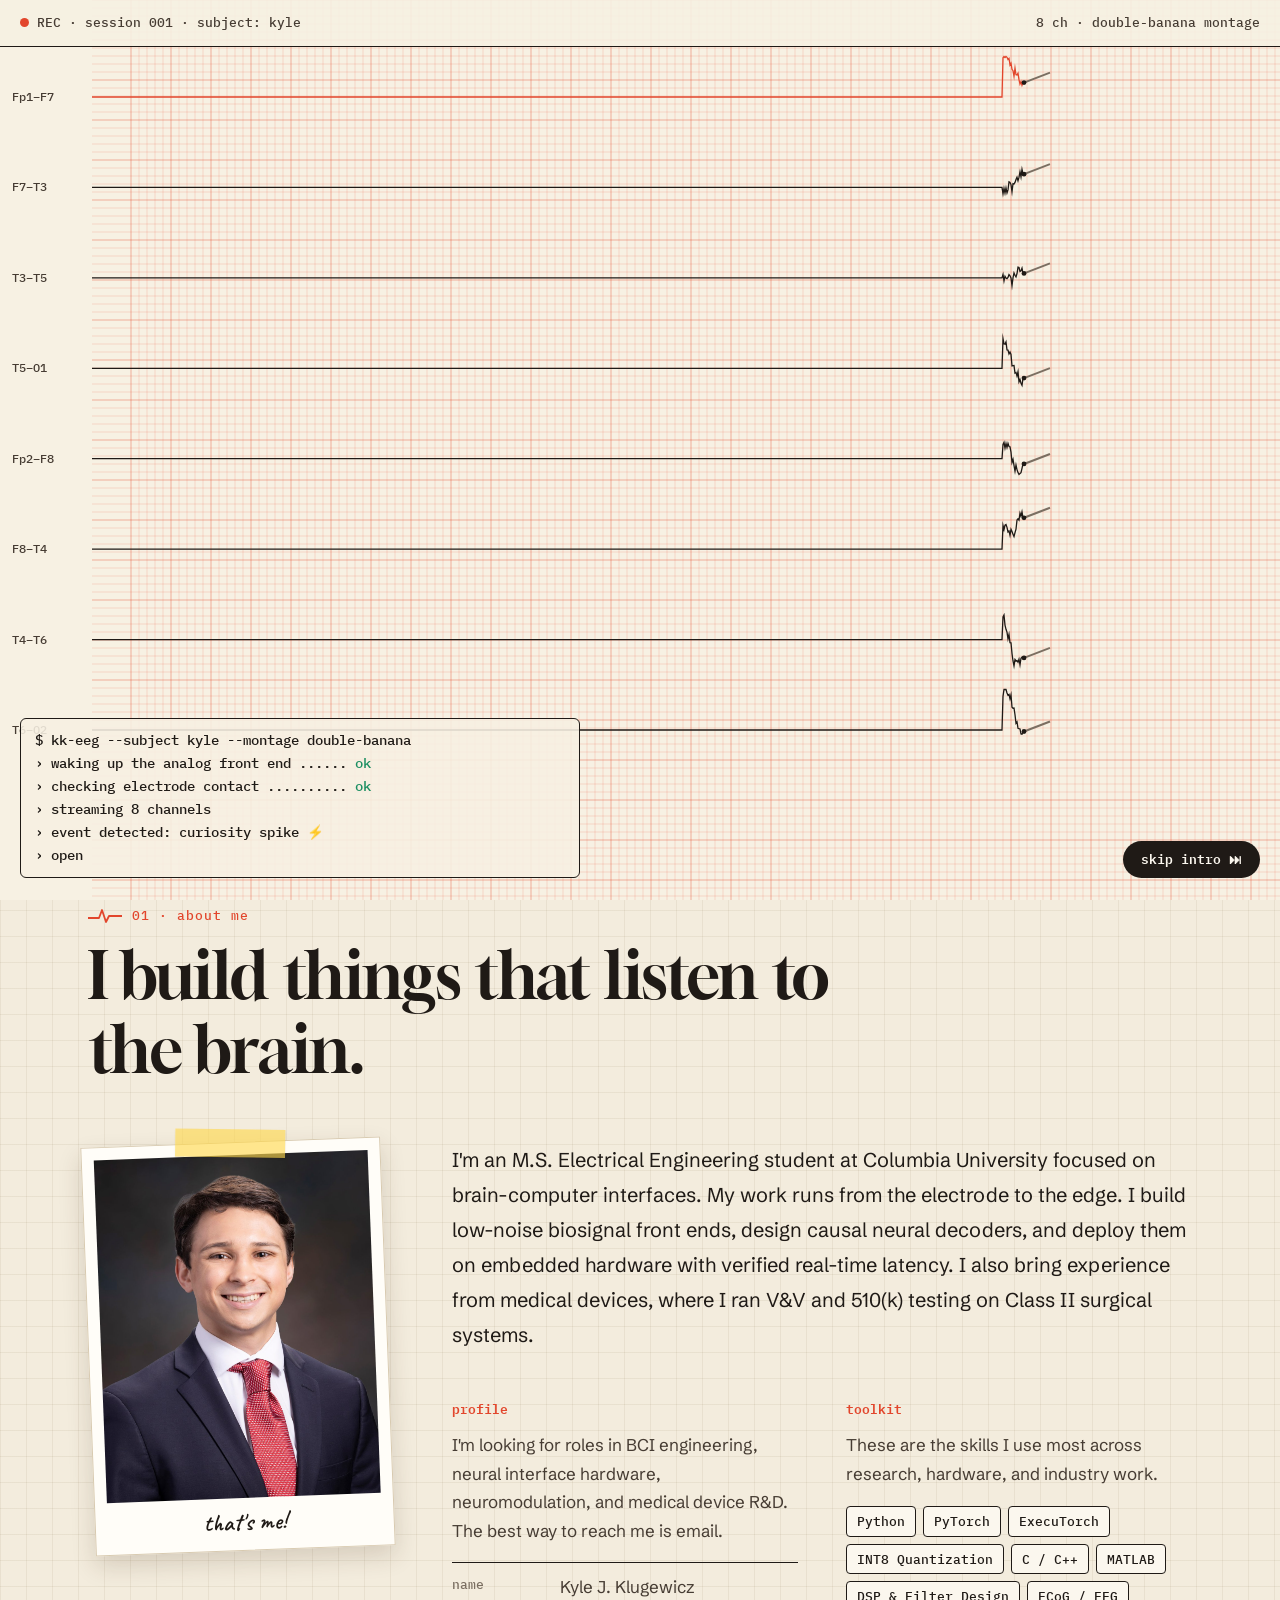
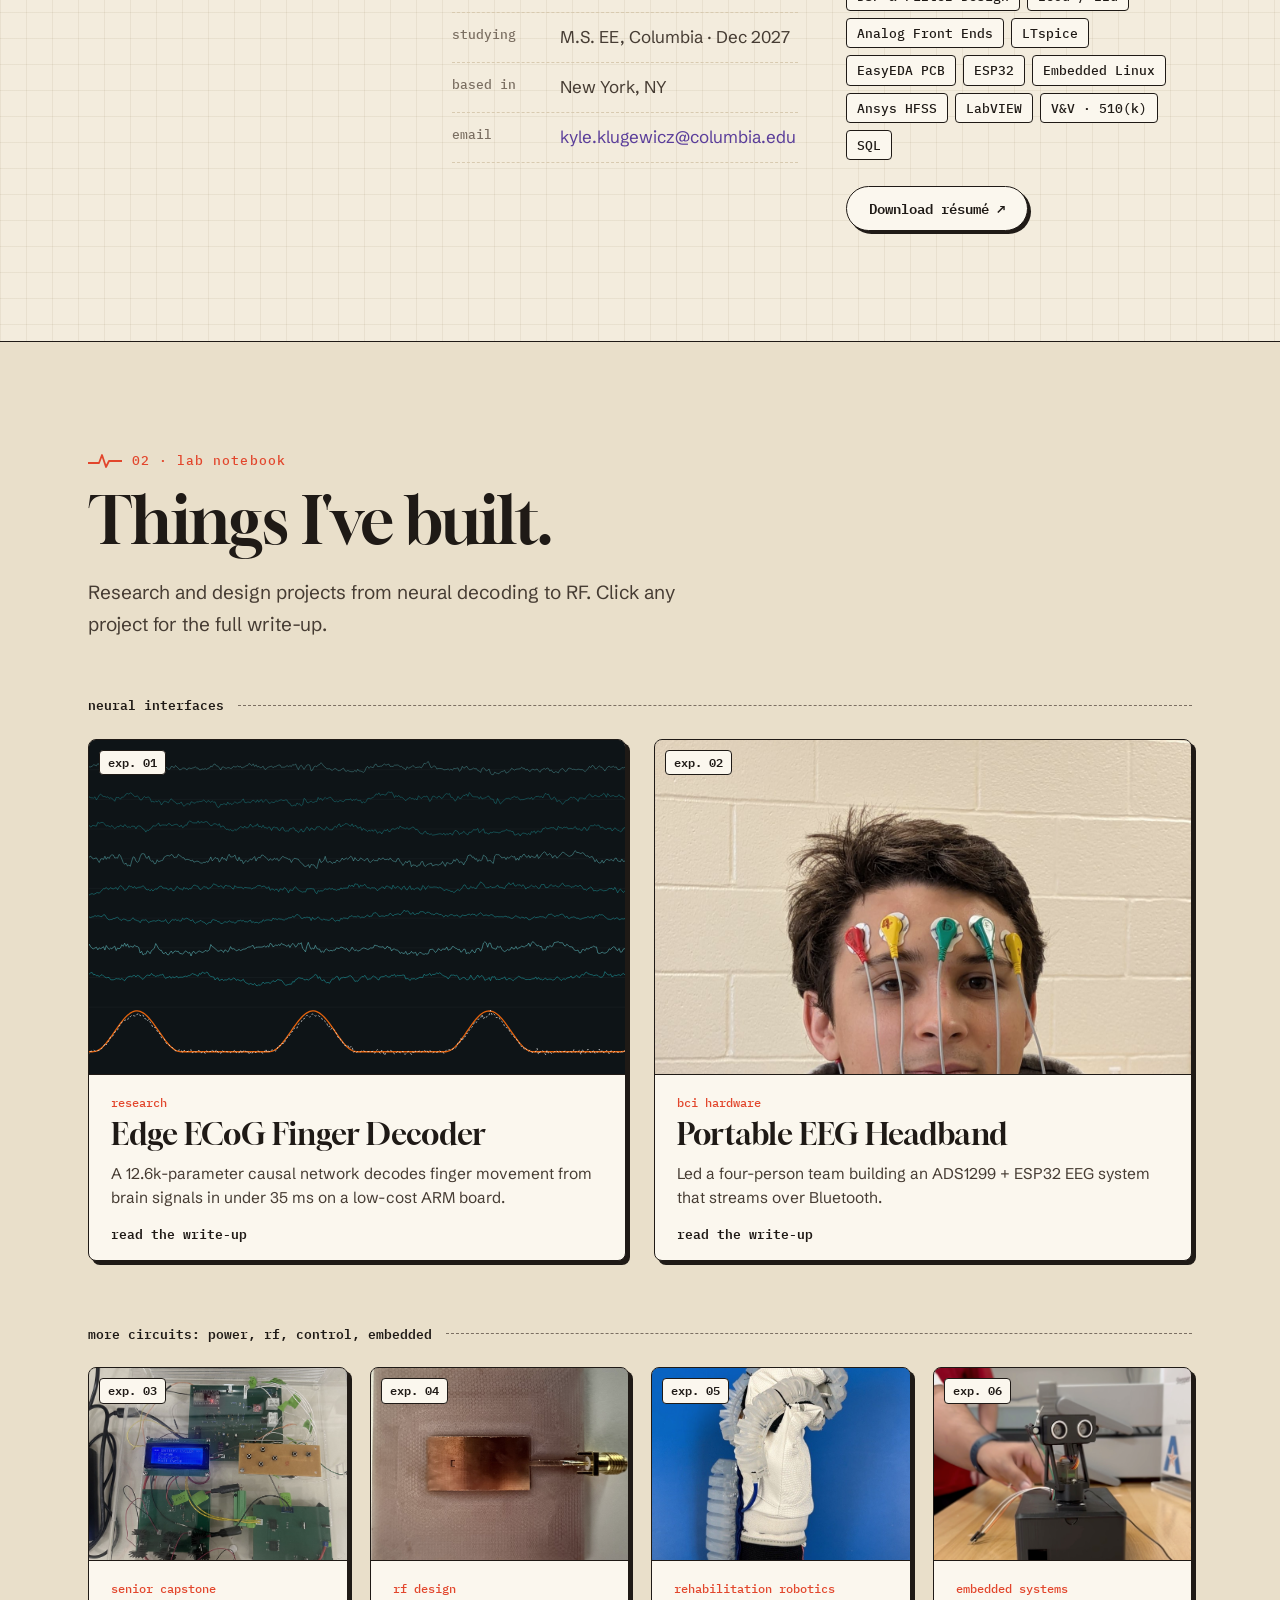
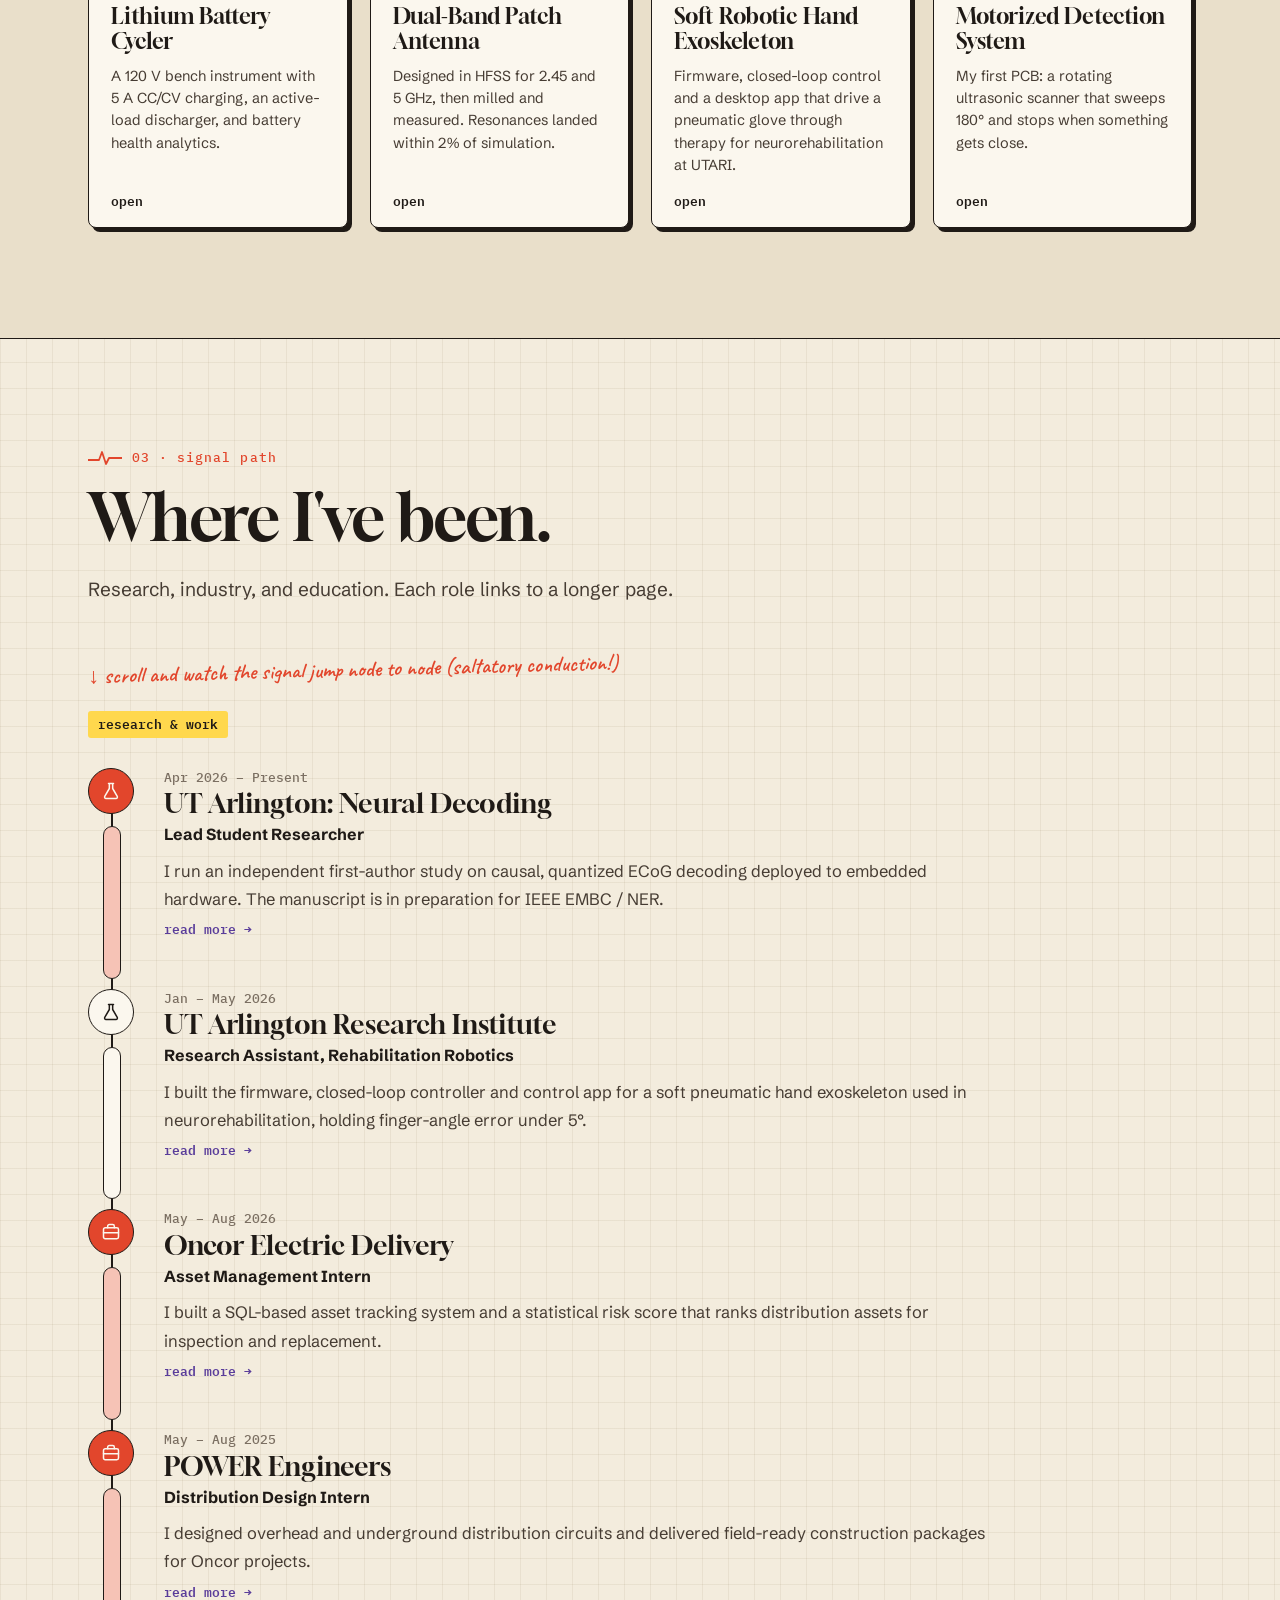
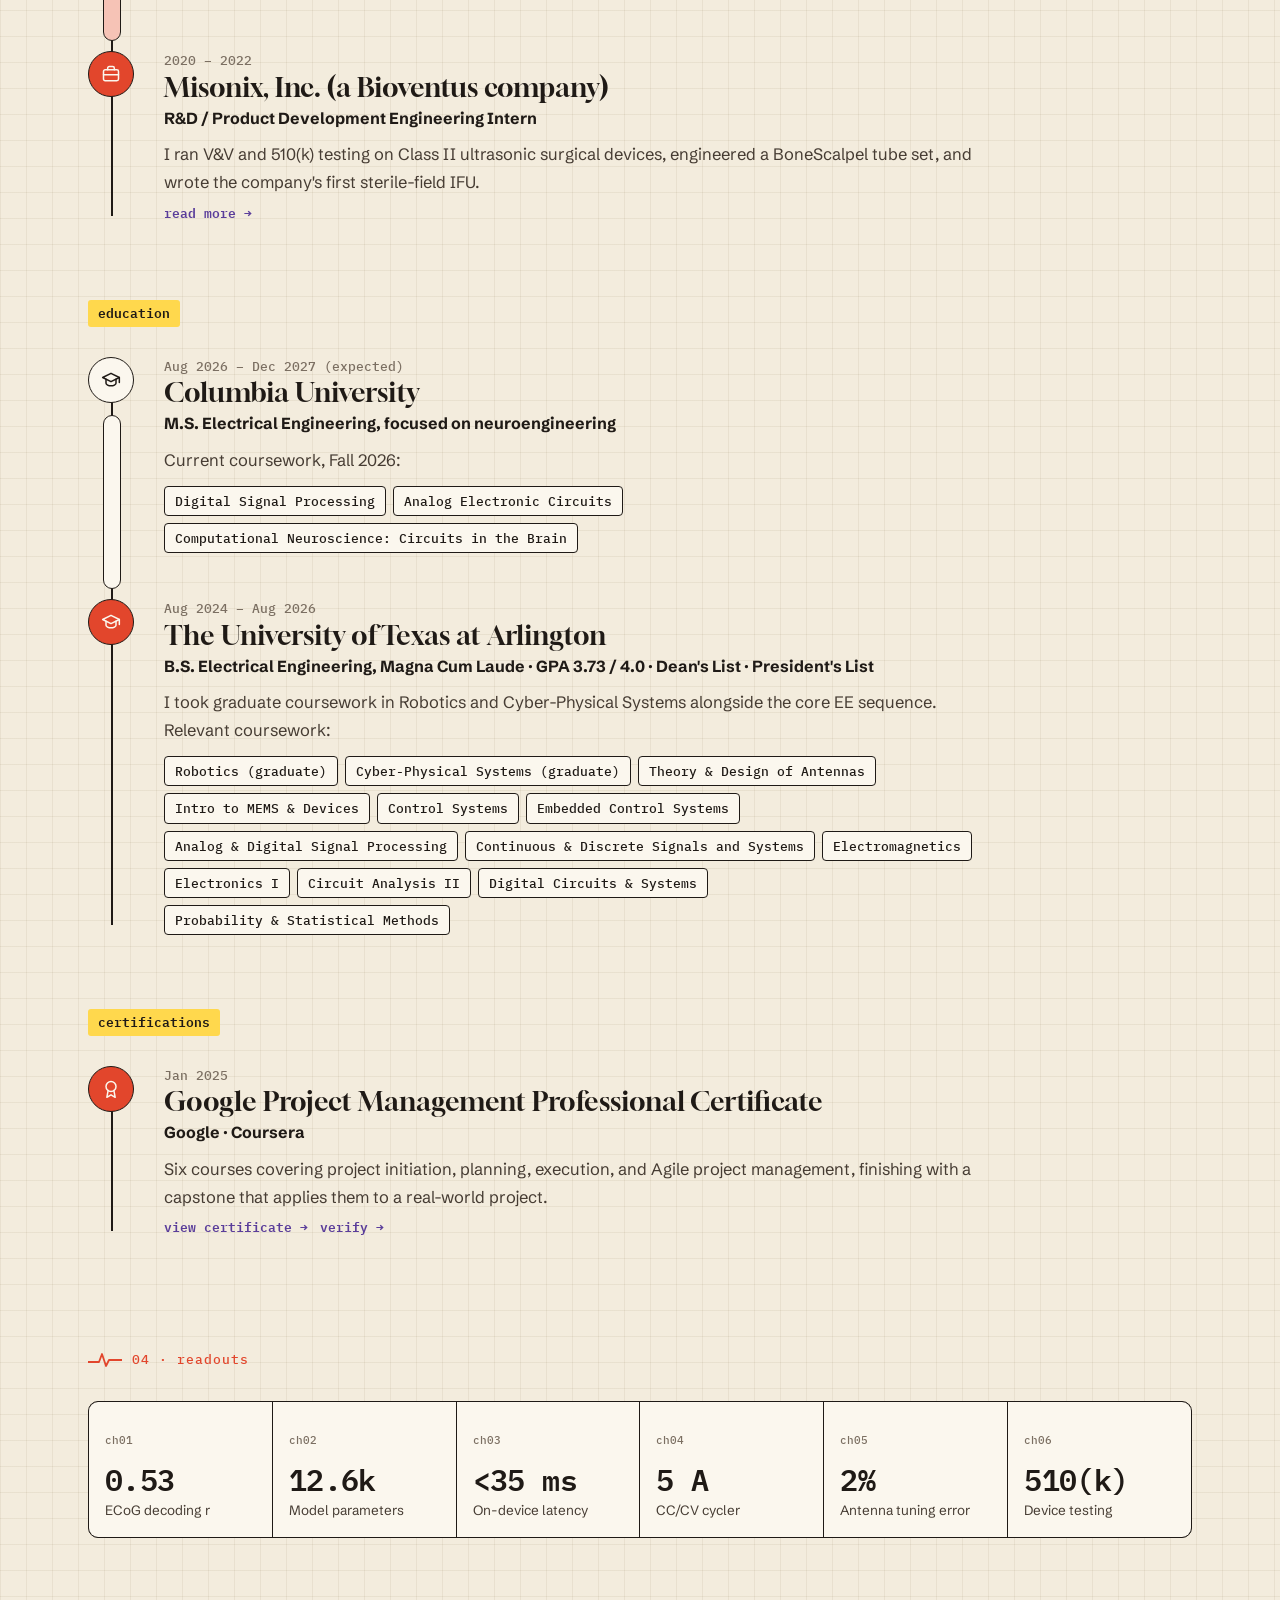
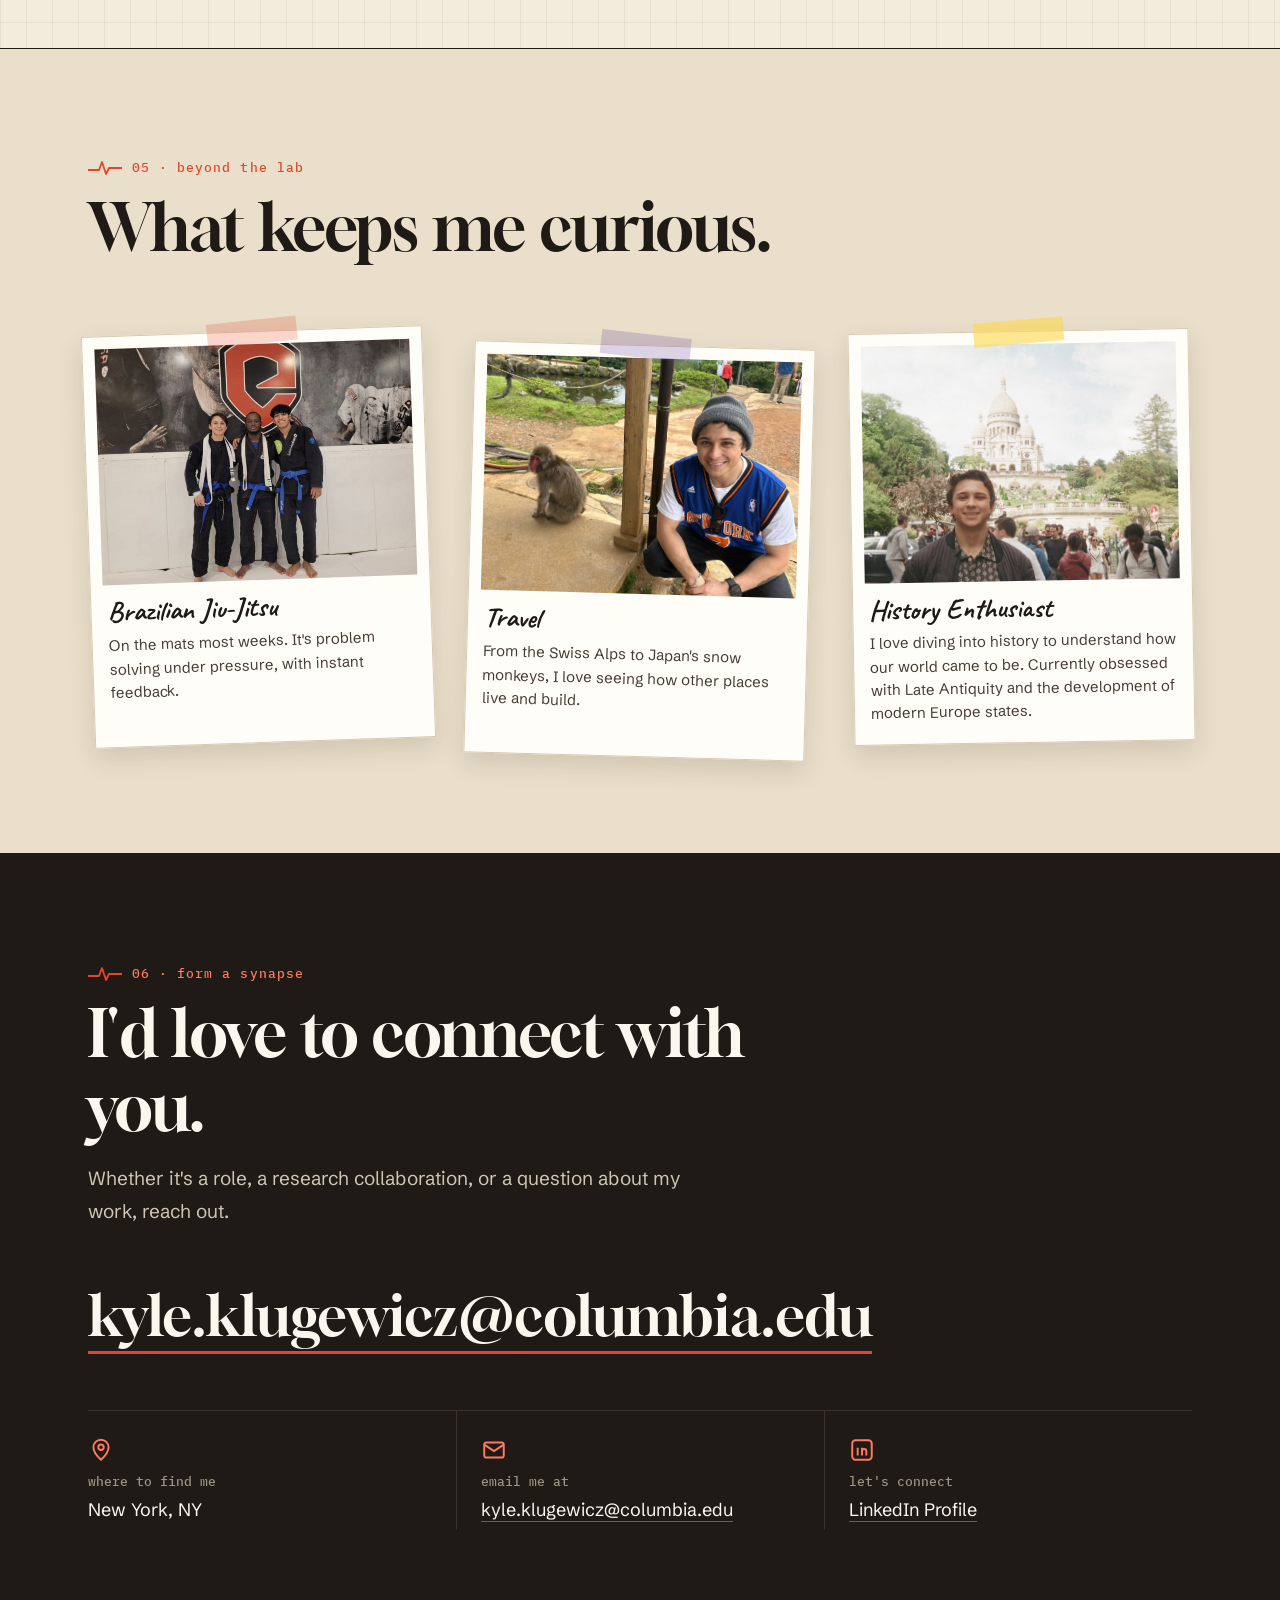
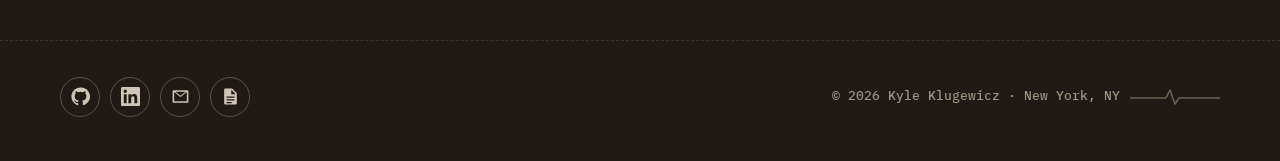
==== commit 432603e1: "Homepage: swap sliding-mode robot tile for UTARI hand exoskeleton Co-Authored-By: Claude Opus 5.5 (1" ====
--- a/index.html
+++ b/index.html
@@ -166,15 +166,15 @@
               <span class="more">open <svg viewBox="0 0 52 16"><path d="M0 10h16l4-8 5 13 4-7h23"/></svg></span>
             </div>
           </a>
-          <a class="card reveal" href="projects/robotics-control.html">
-            <div class="media">
-              <img src="assets/img/robotics.svg" alt="Phase portrait showing trajectories converging to a sliding surface">
+          <a class="card reveal" href="experience/utari.html">
+            <div class="media">
+              <img src="assets/img/utari-glove-flexed.jpg" alt="Pneumatic hand exoskeleton glove with fingers flexed">
               <span class="tag">exp. 05</span>
             </div>
             <div class="body">
-              <span class="kind">graduate robotics</span>
-              <h3>Sliding-Mode Robot Control</h3>
-              <p>Modeled a two-link arm and built six controllers, ending with sliding-mode control that tracks despite 20% mass error.</p>
+              <span class="kind">rehabilitation robotics</span>
+              <h3>Soft Robotic Hand Exoskeleton</h3>
+              <p>Firmware, closed-loop control and a desktop app that drive a pneumatic glove through therapy for neurorehabilitation at UTARI.</p>
               <span class="more">open <svg viewBox="0 0 52 16"><path d="M0 10h16l4-8 5 13 4-7h23"/></svg></span>
             </div>
           </a>
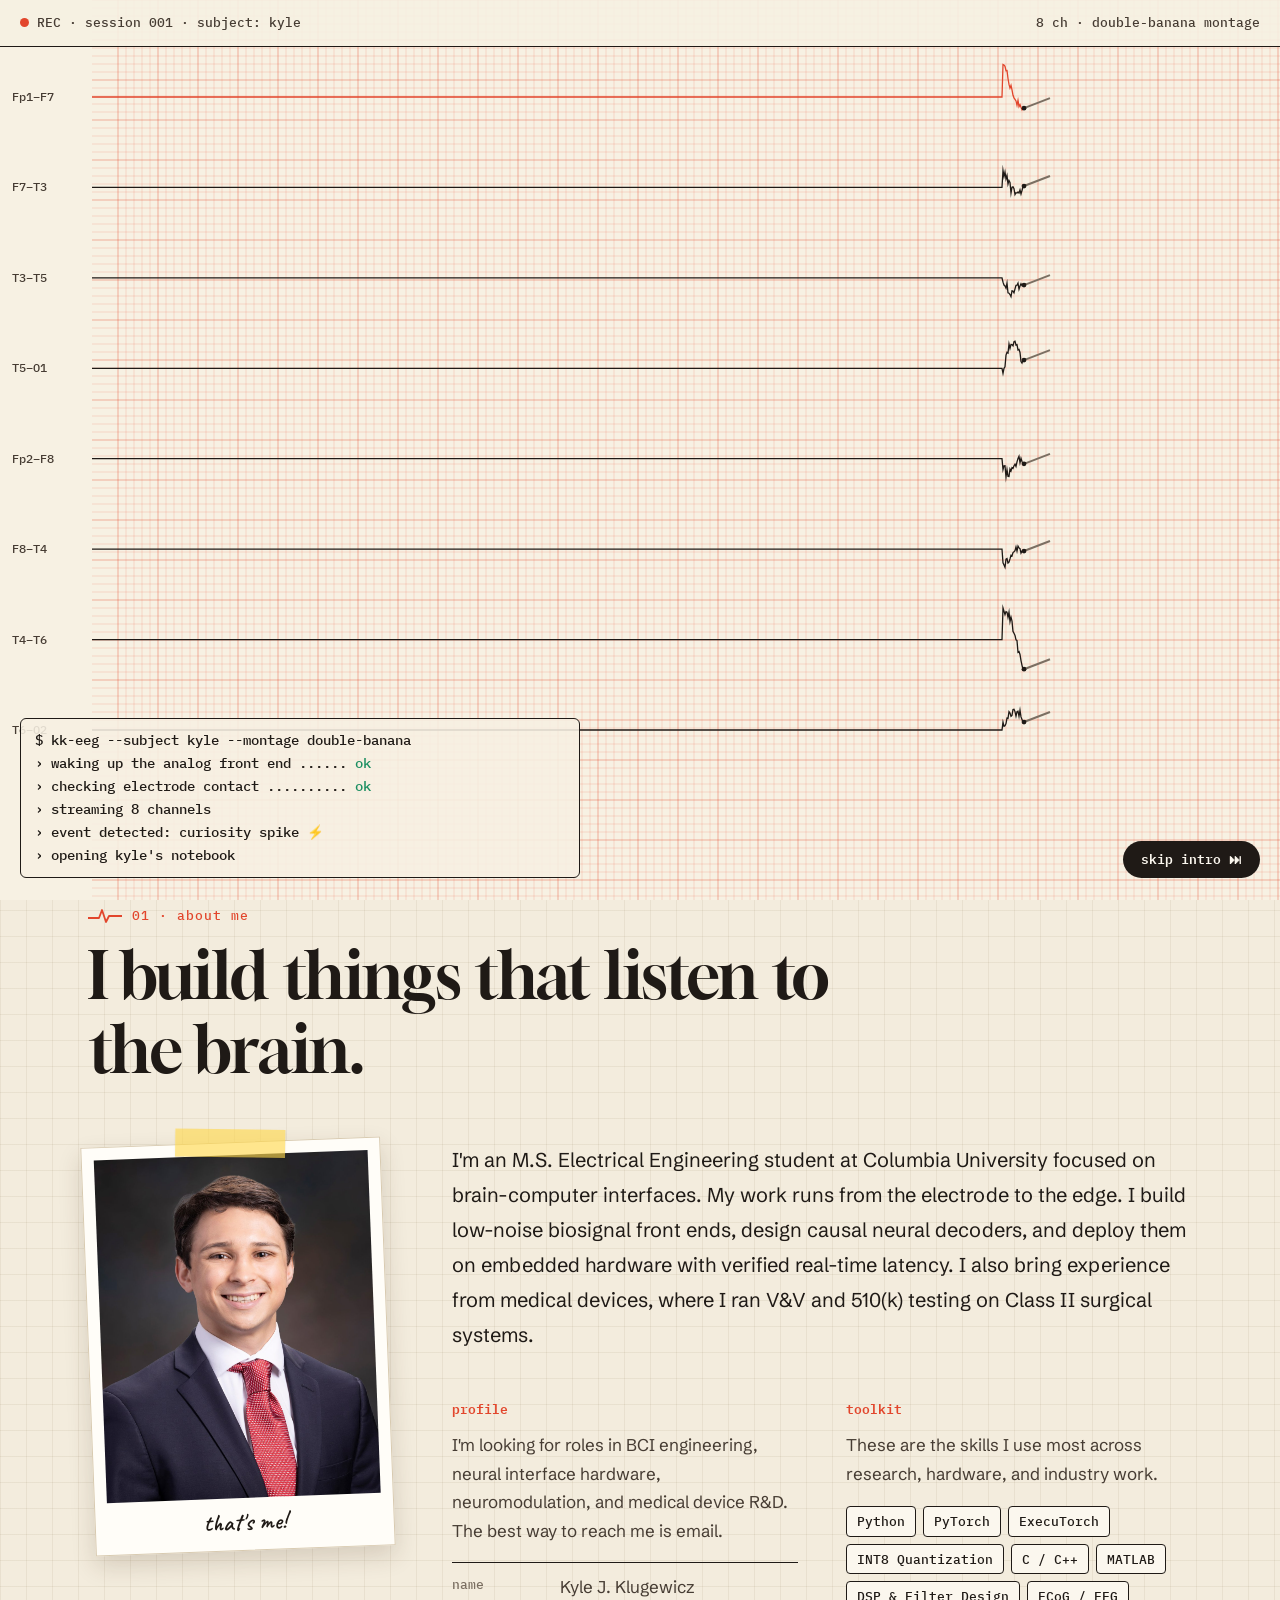
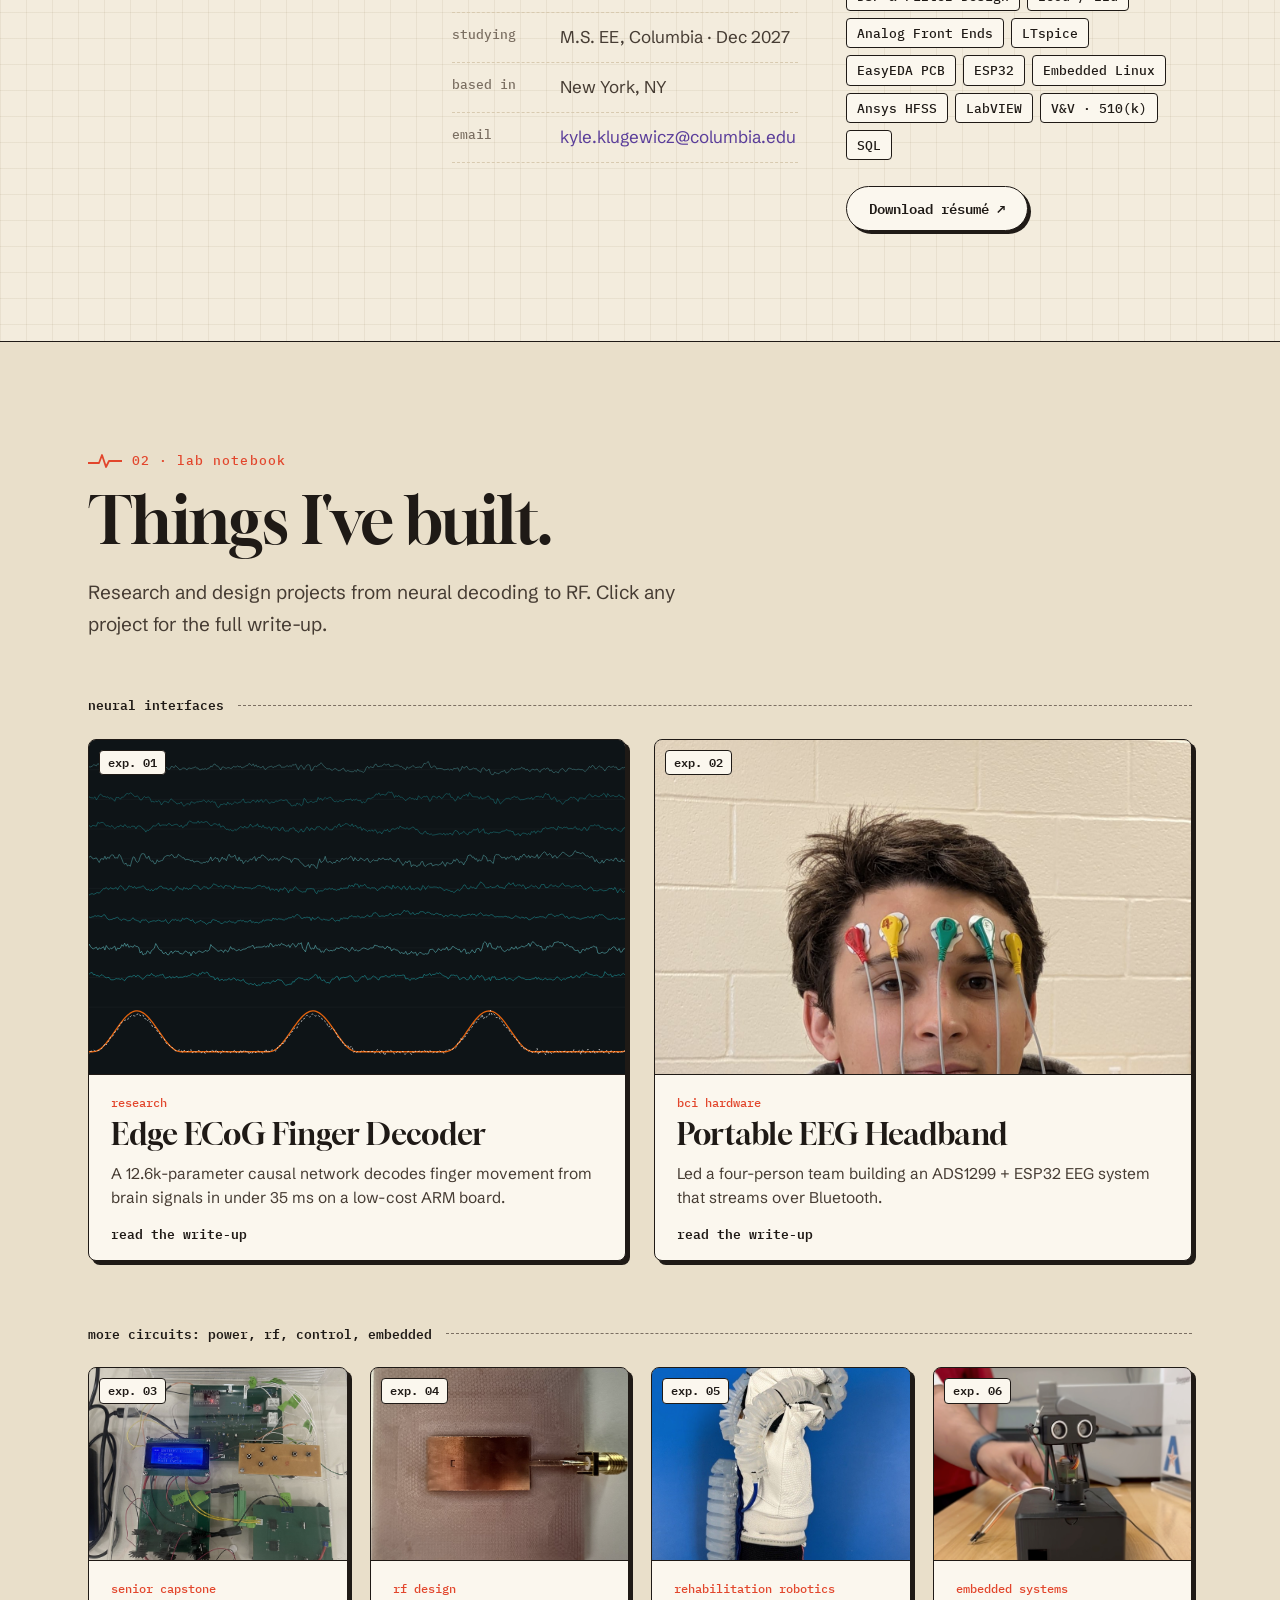
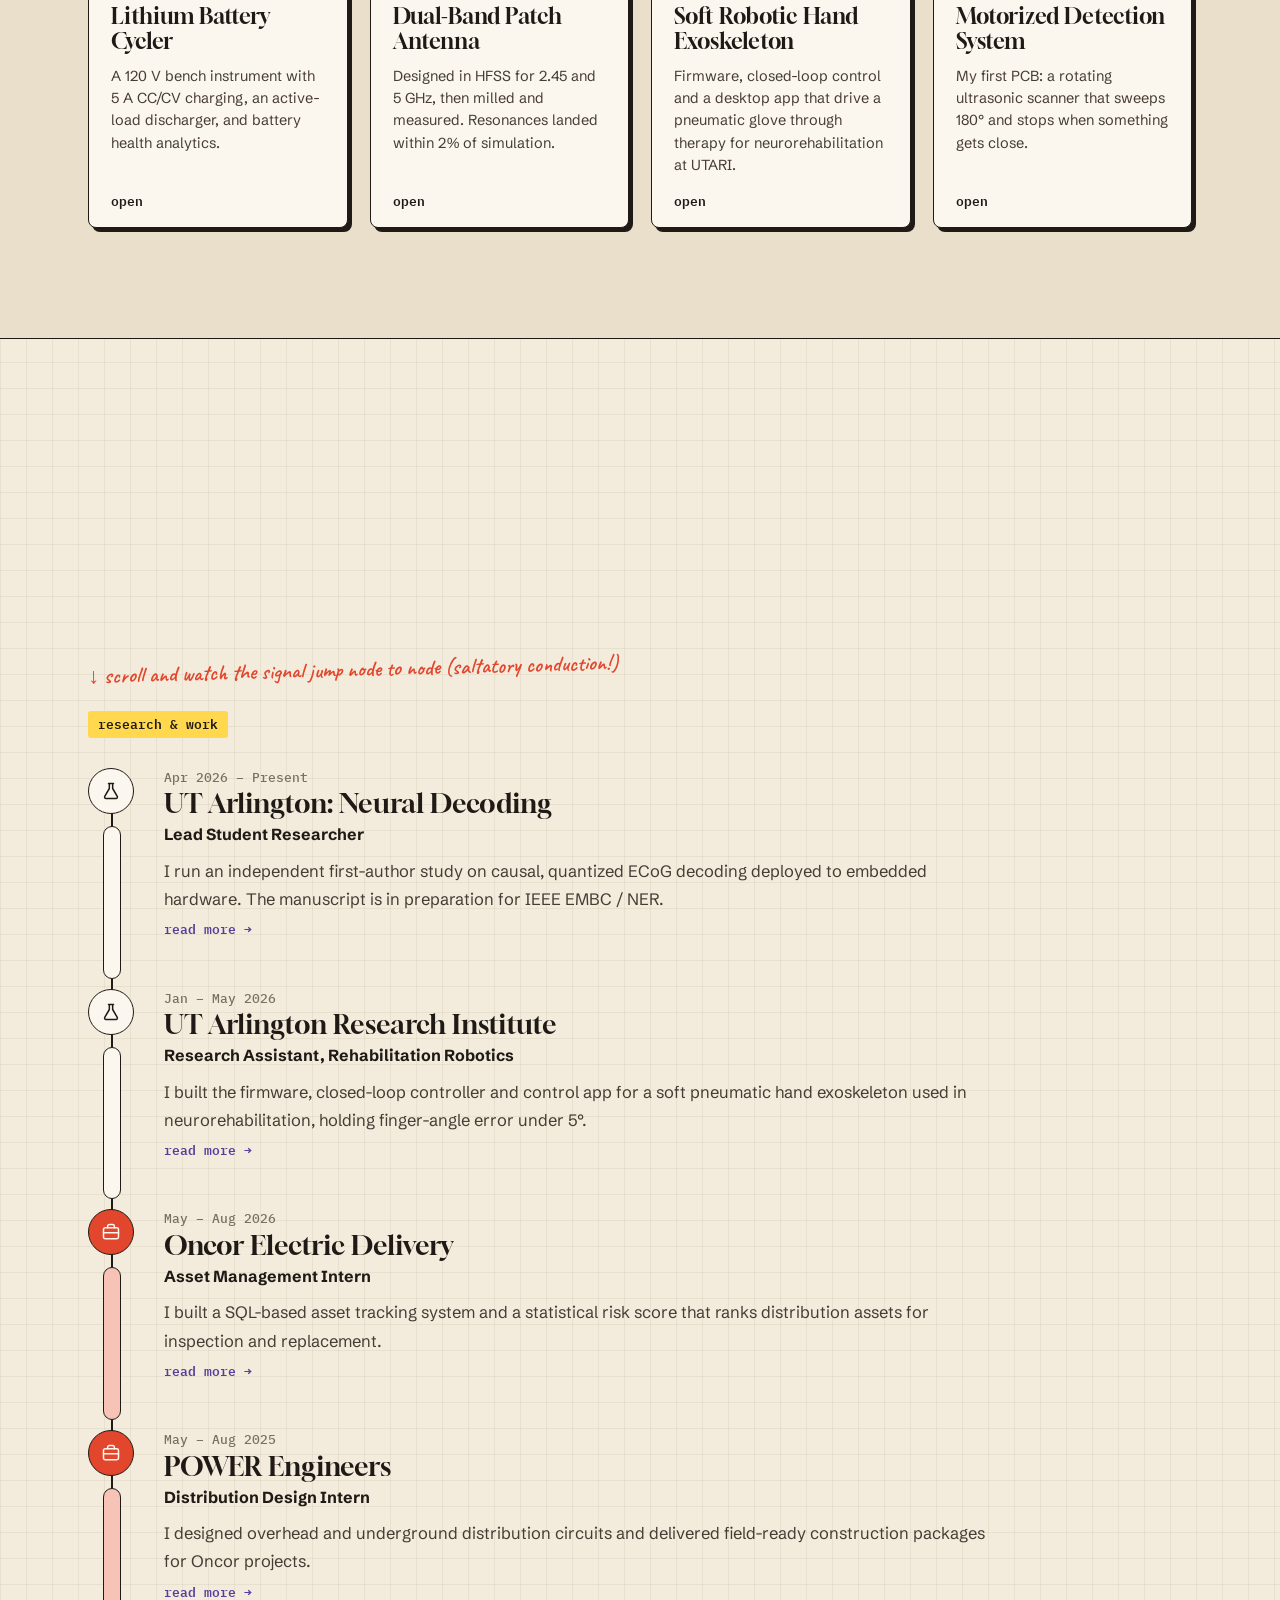
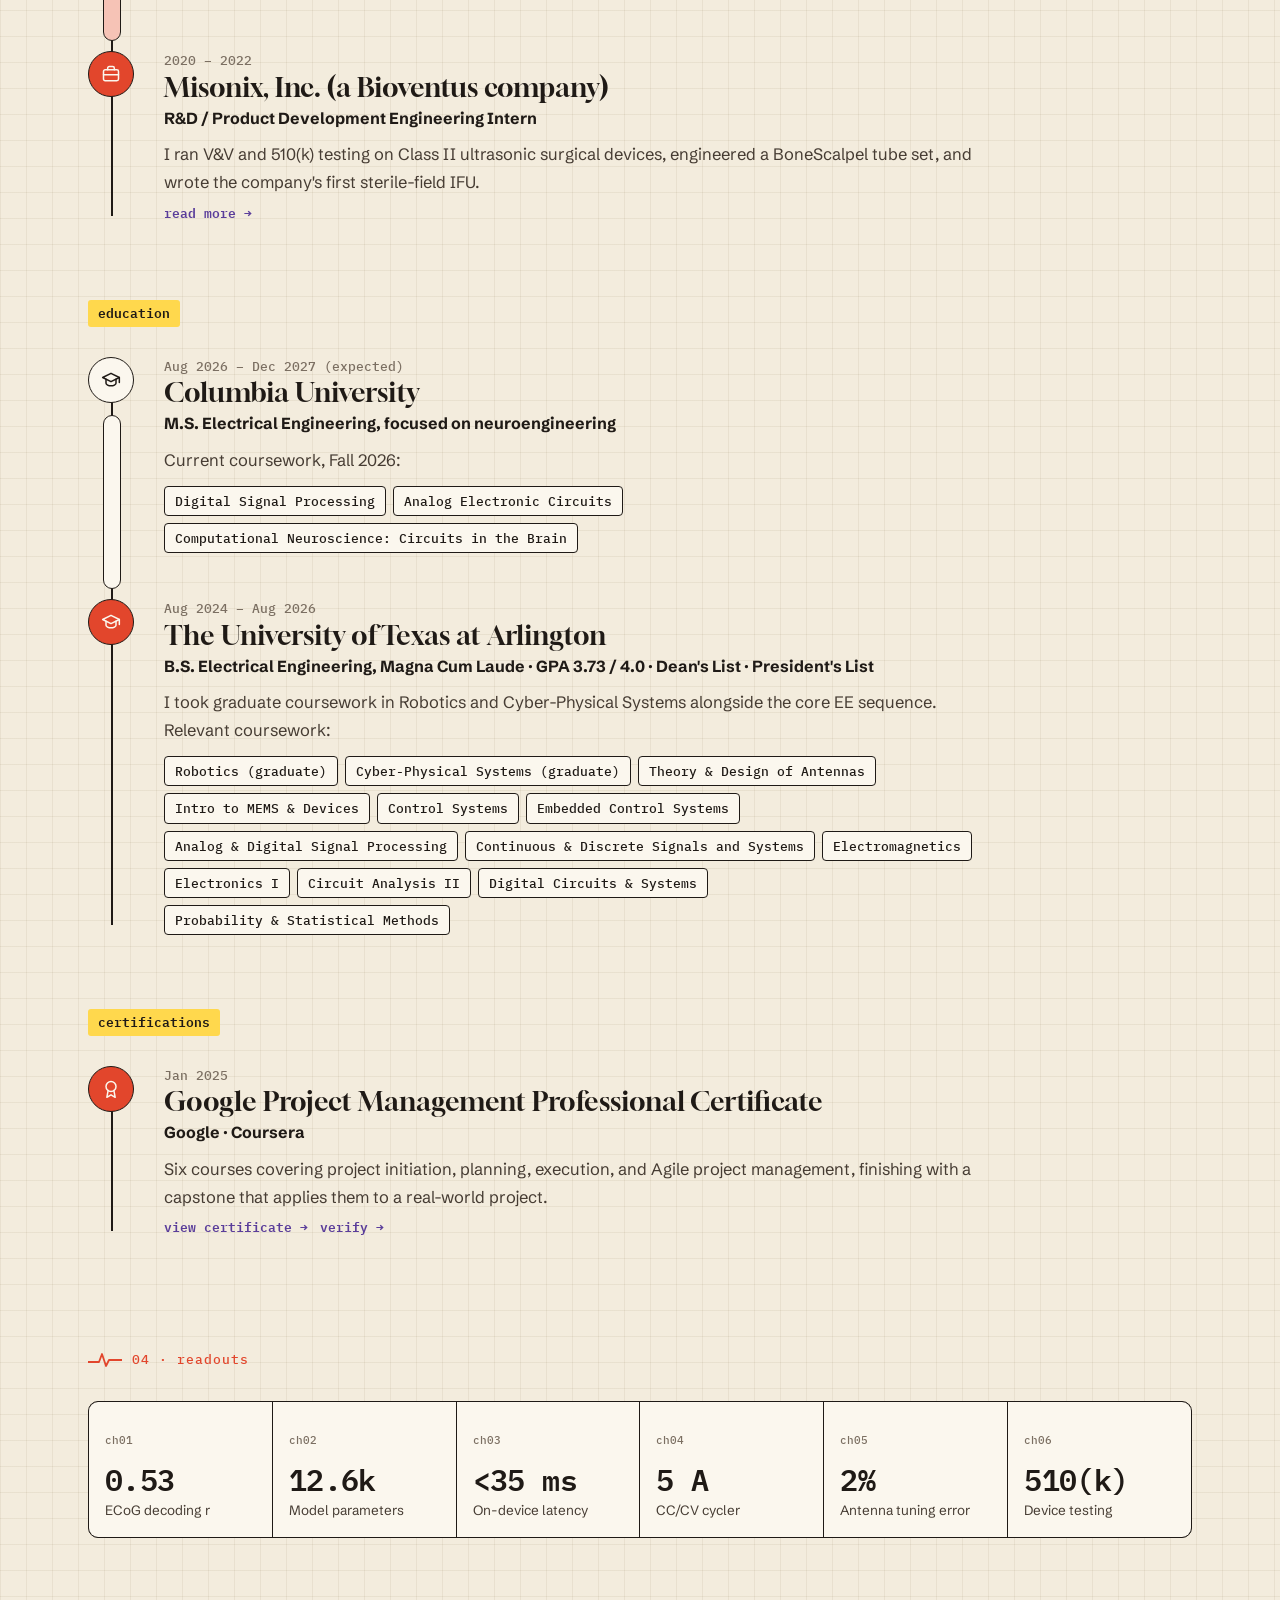
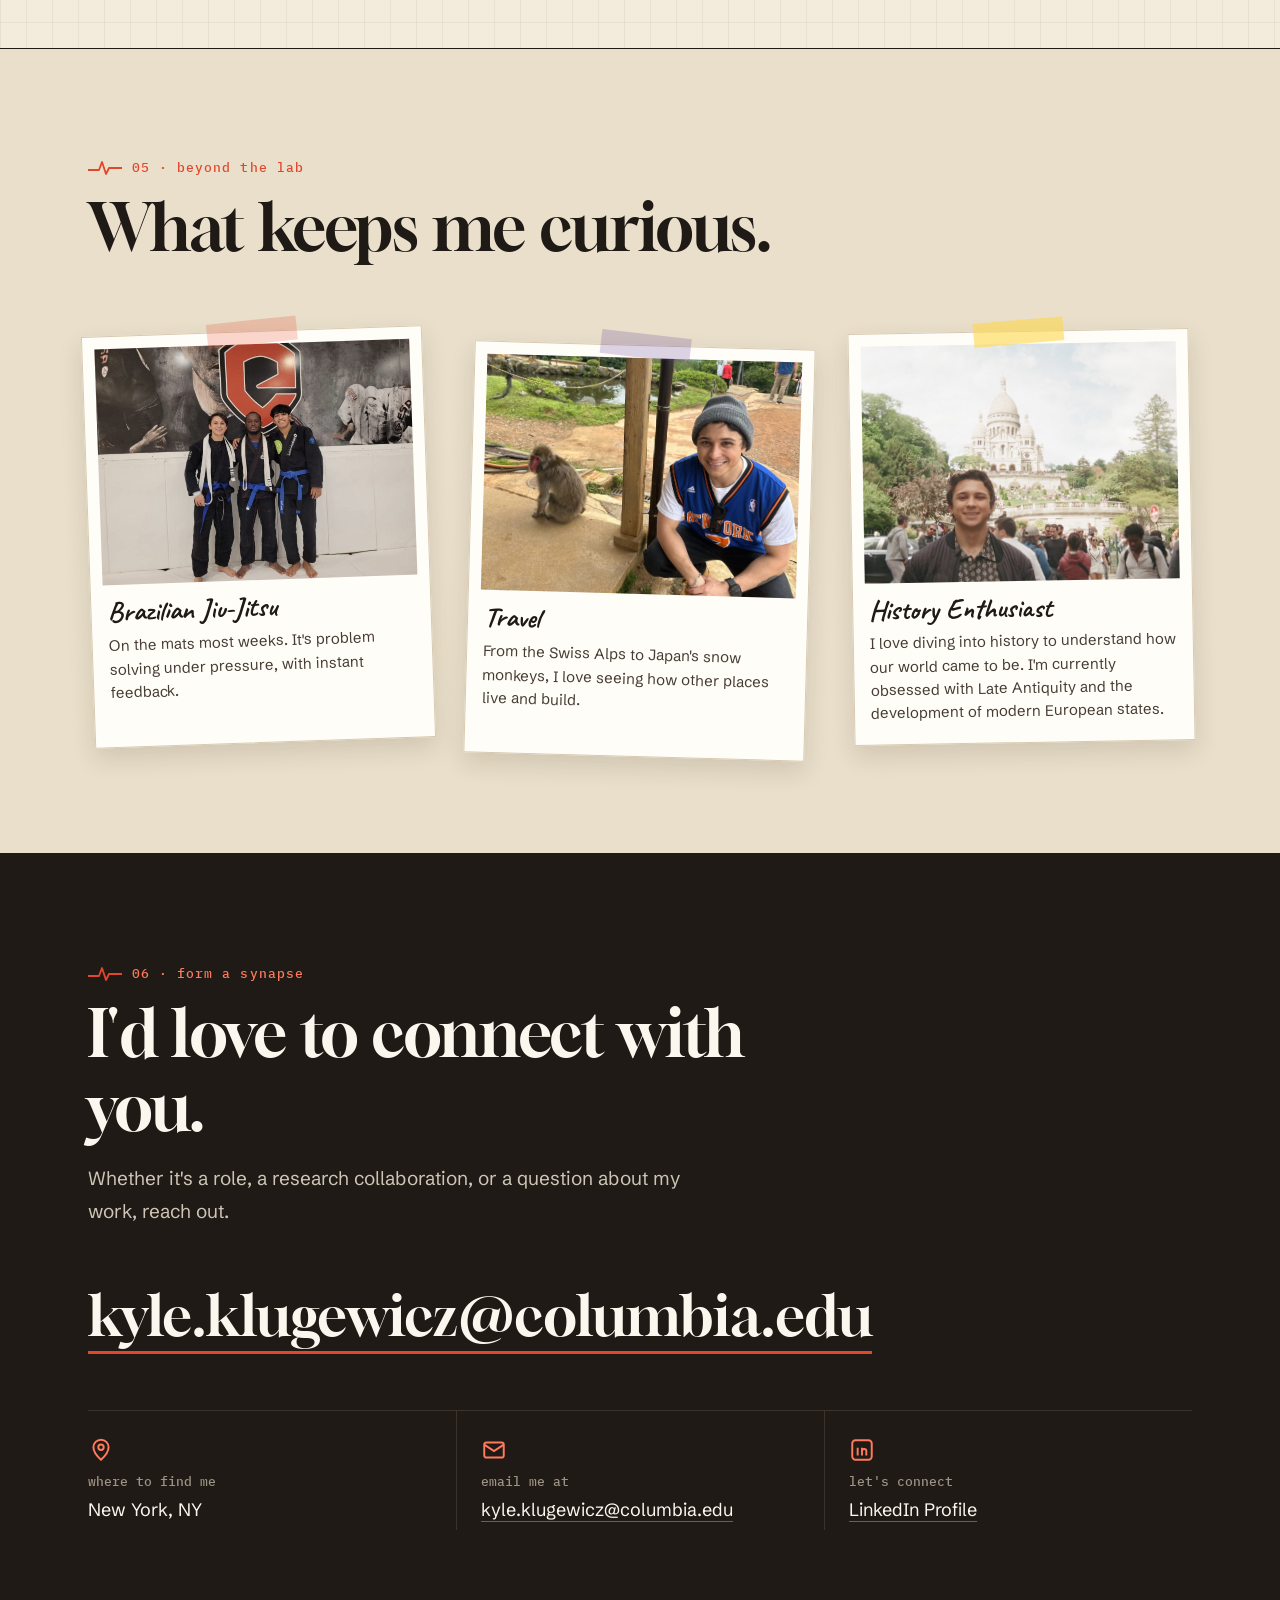
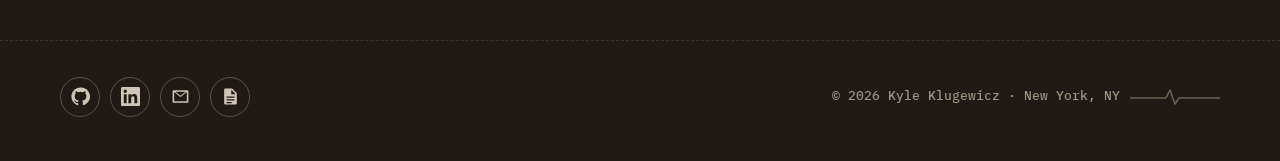
==== commit a1421028: "Fix grammar in History Enthusiast blurb Co-Authored-By: Claude Opus 5.5 (1M context) <noreply@anthro" ====
--- a/index.html
+++ b/index.html
@@ -341,7 +341,7 @@
           <img src="assets/img/travel-paris.jpg" alt="Kyle in front of Sacré-Cœur in Paris" loading="lazy" style="object-position:50% 40%">
           <figcaption>
             <h3>History Enthusiast</h3>
-            <p>I love diving into history to understand how our world came to be. Currently obsessed with Late Antiquity and the development of modern Europe states.</p>
+            <p>I love diving into history to understand how our world came to be. I'm currently obsessed with Late Antiquity and the development of modern European states.</p>
           </figcaption>
         </figure>
       </div>
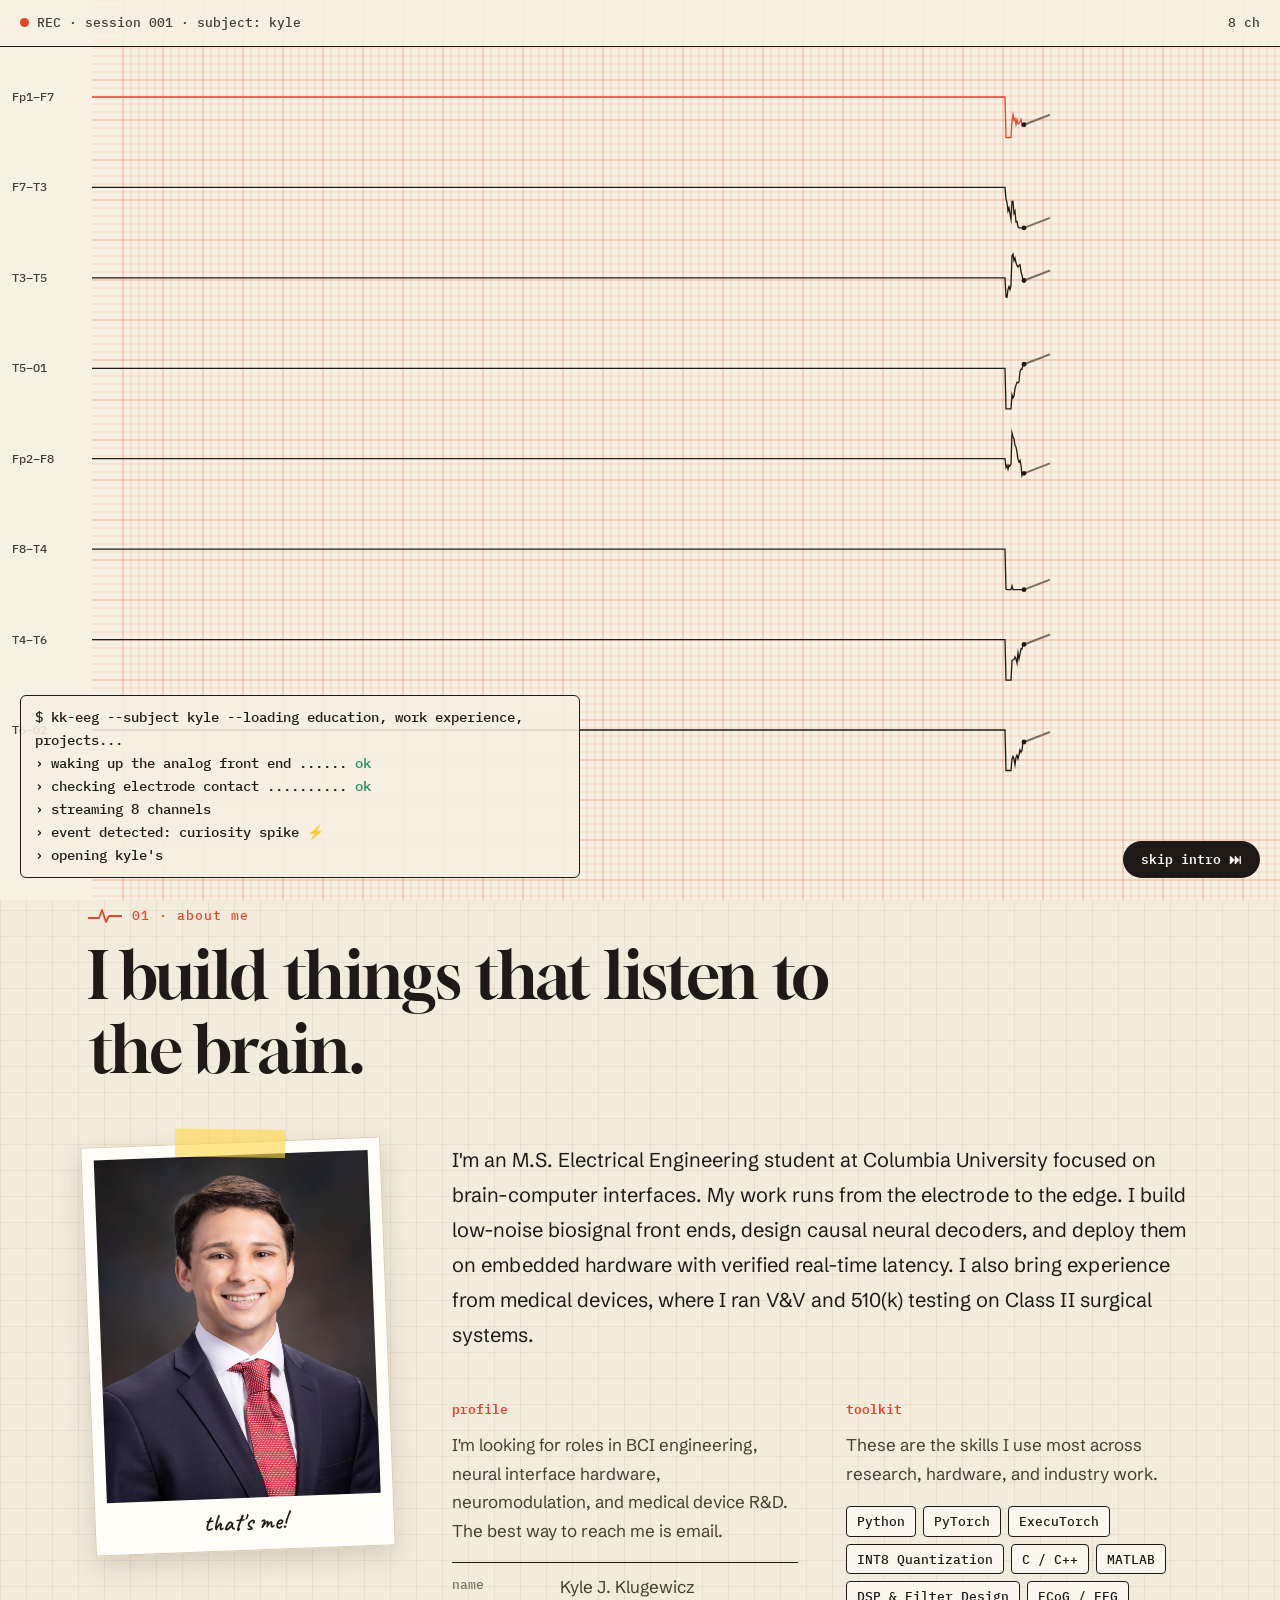
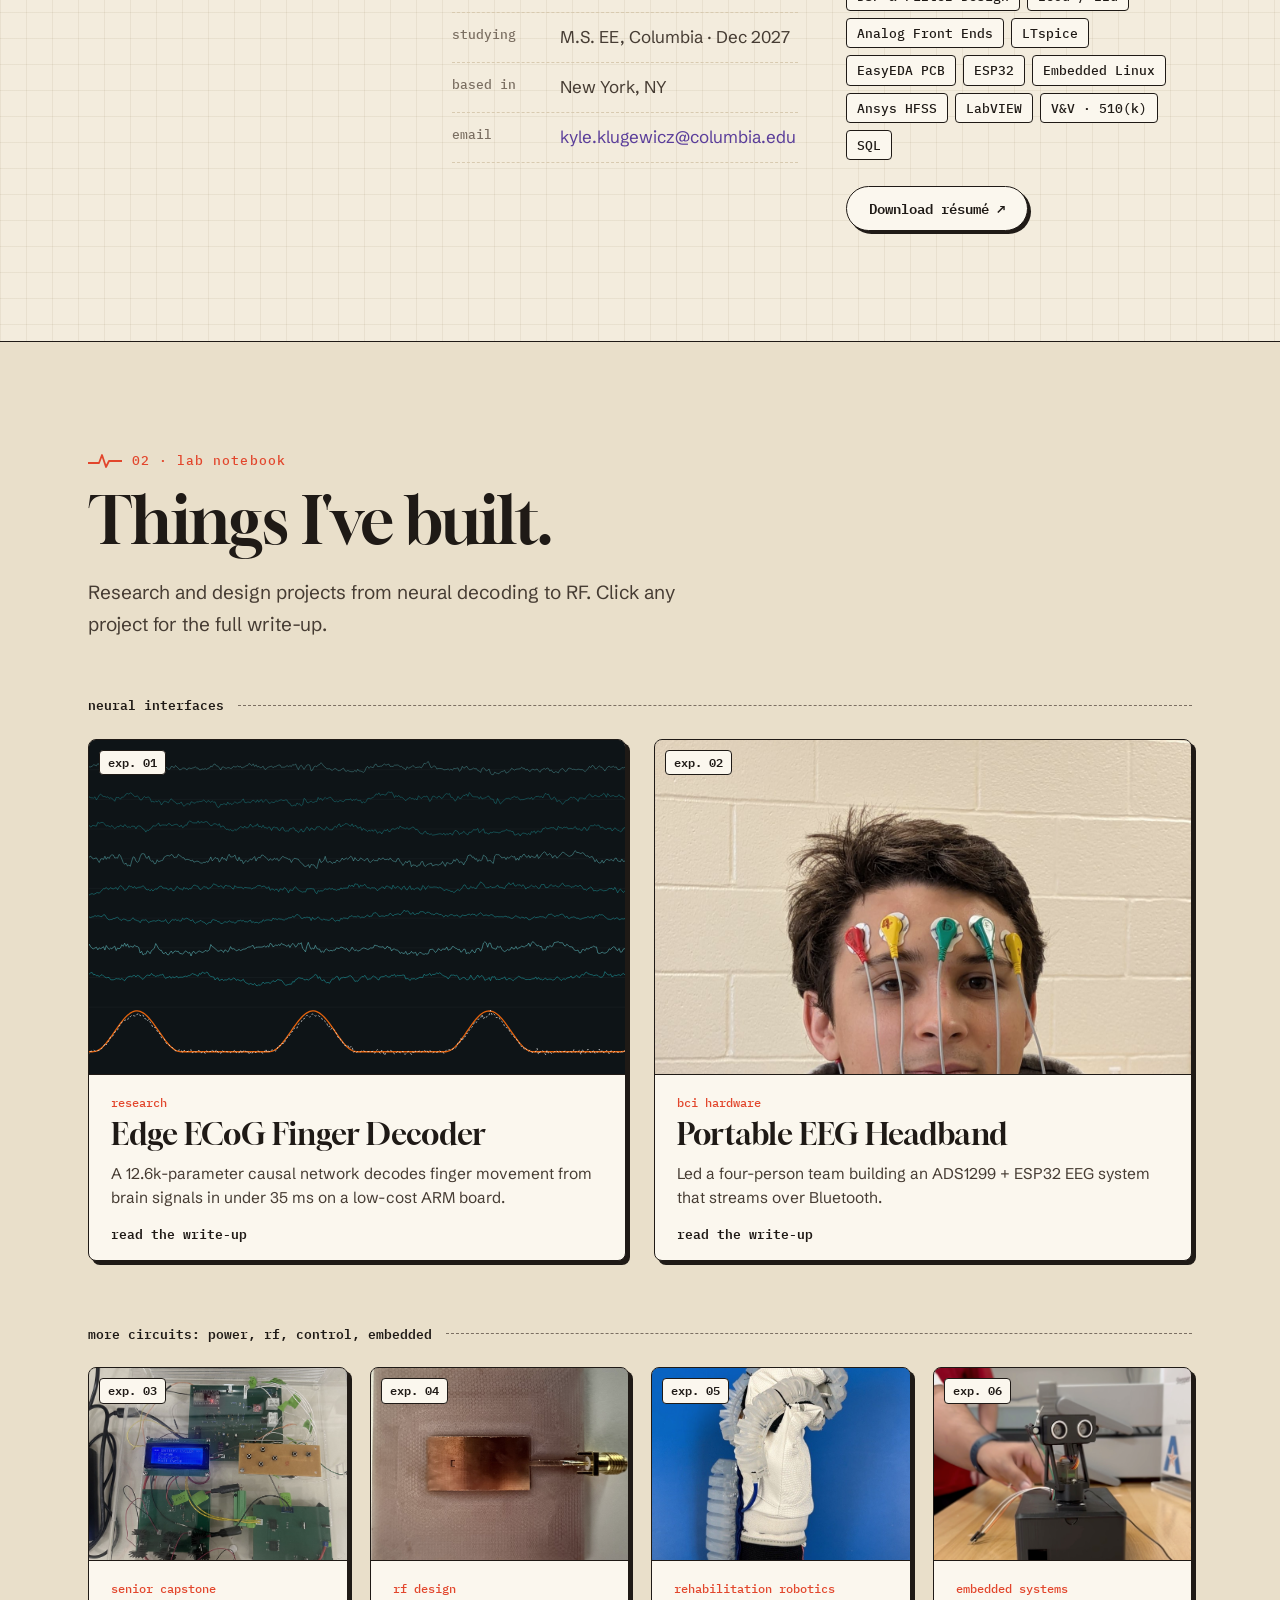
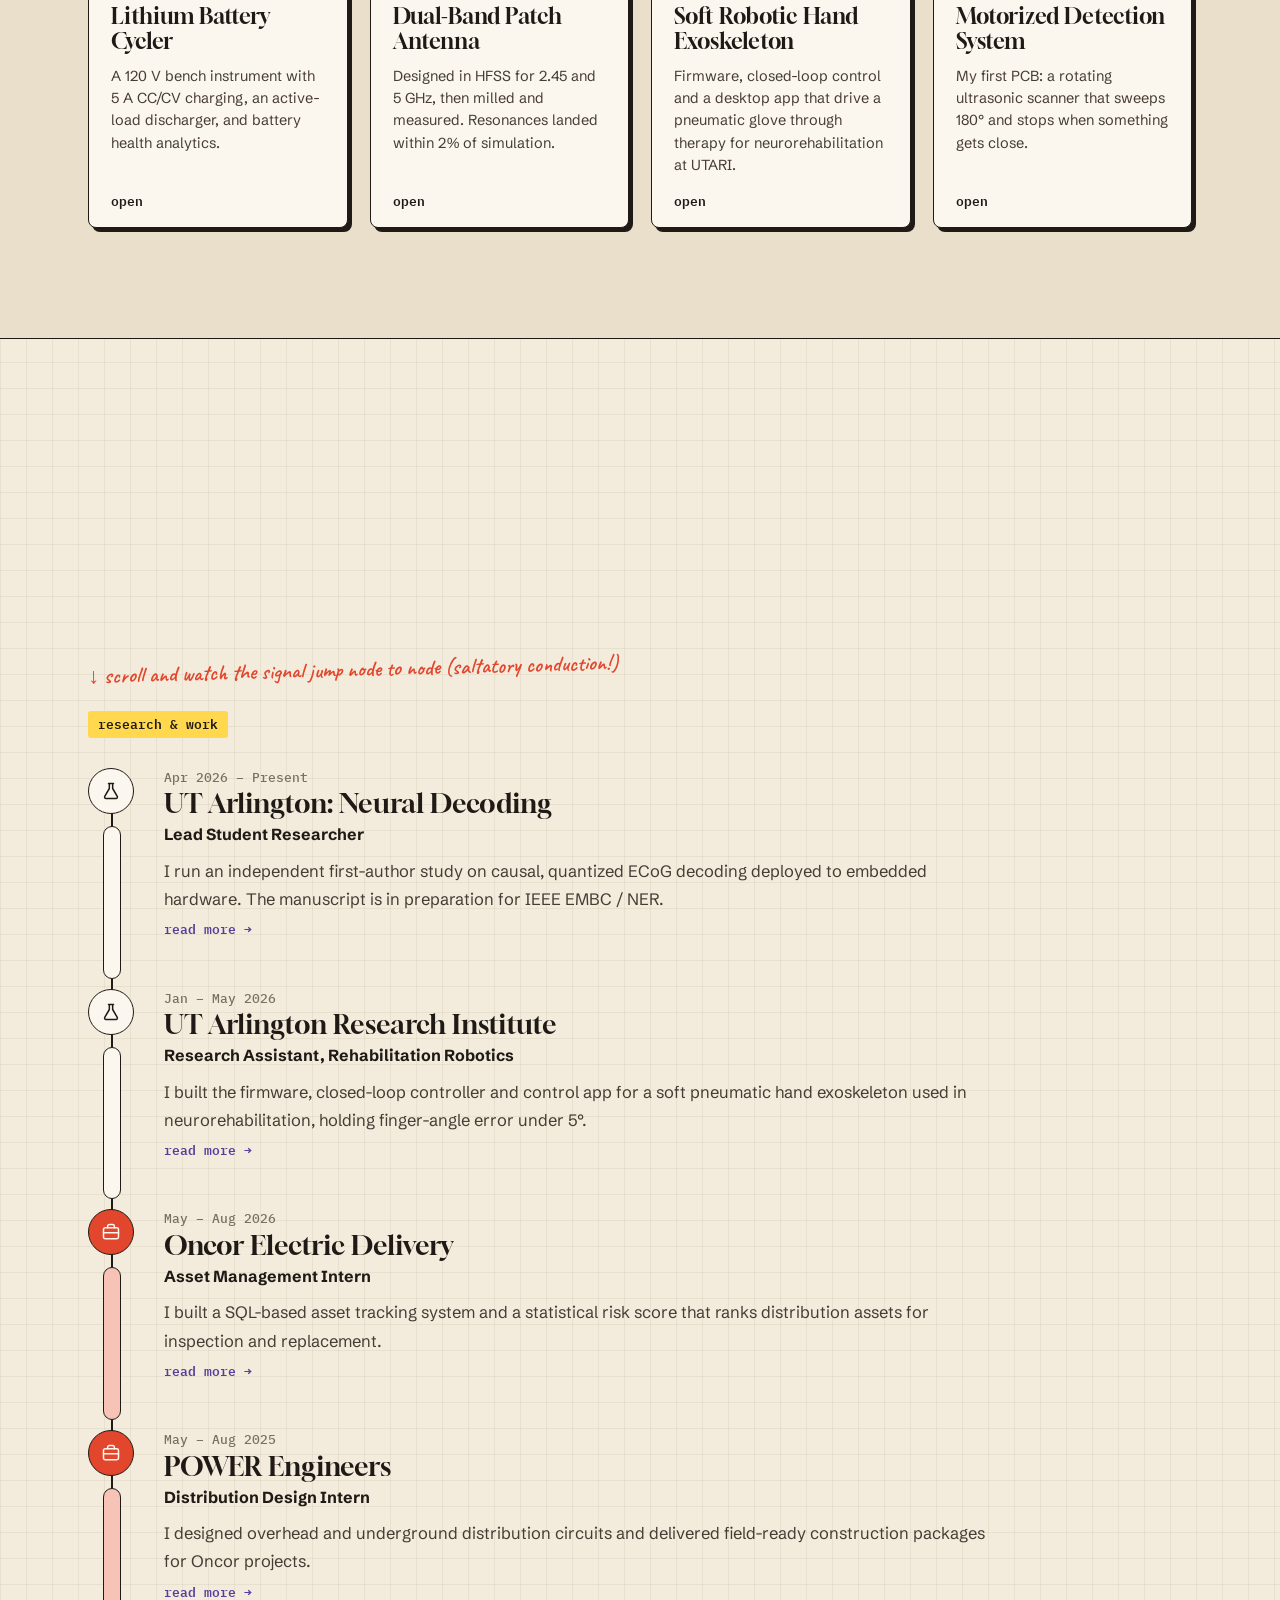
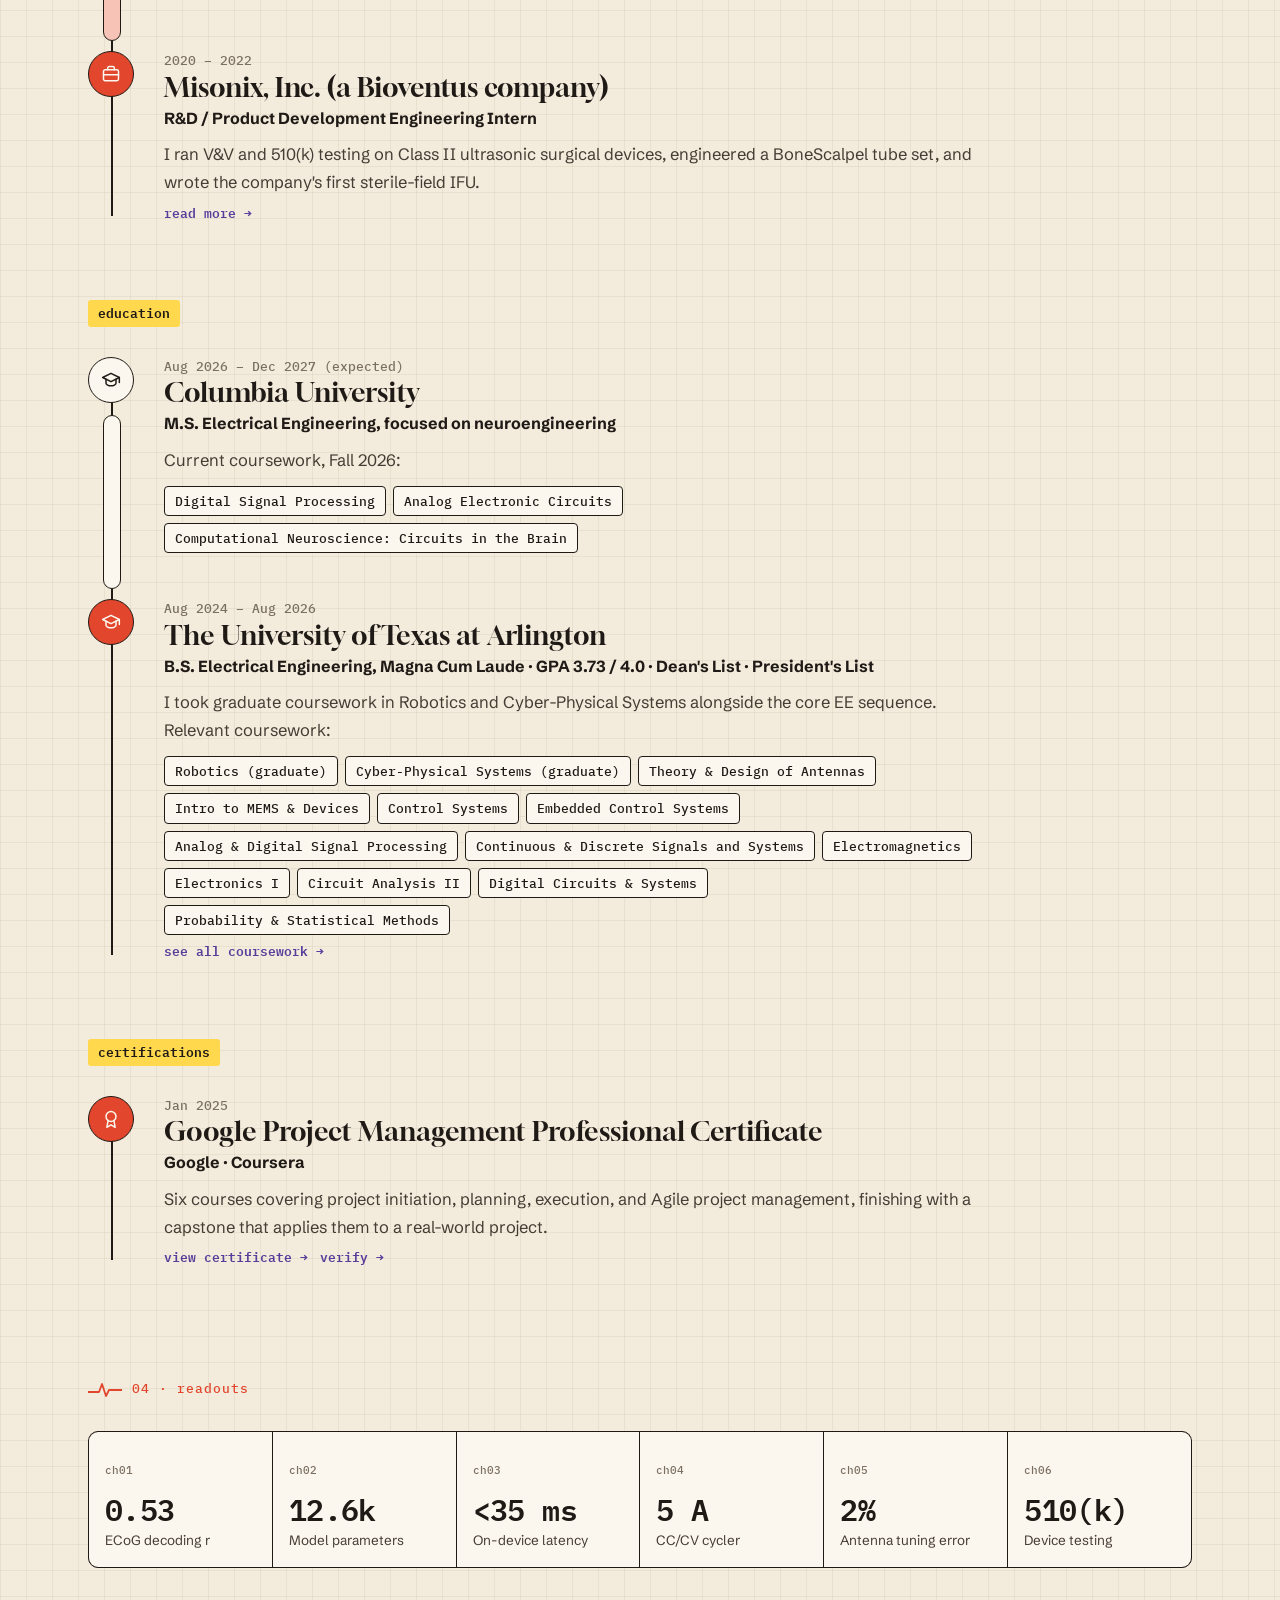
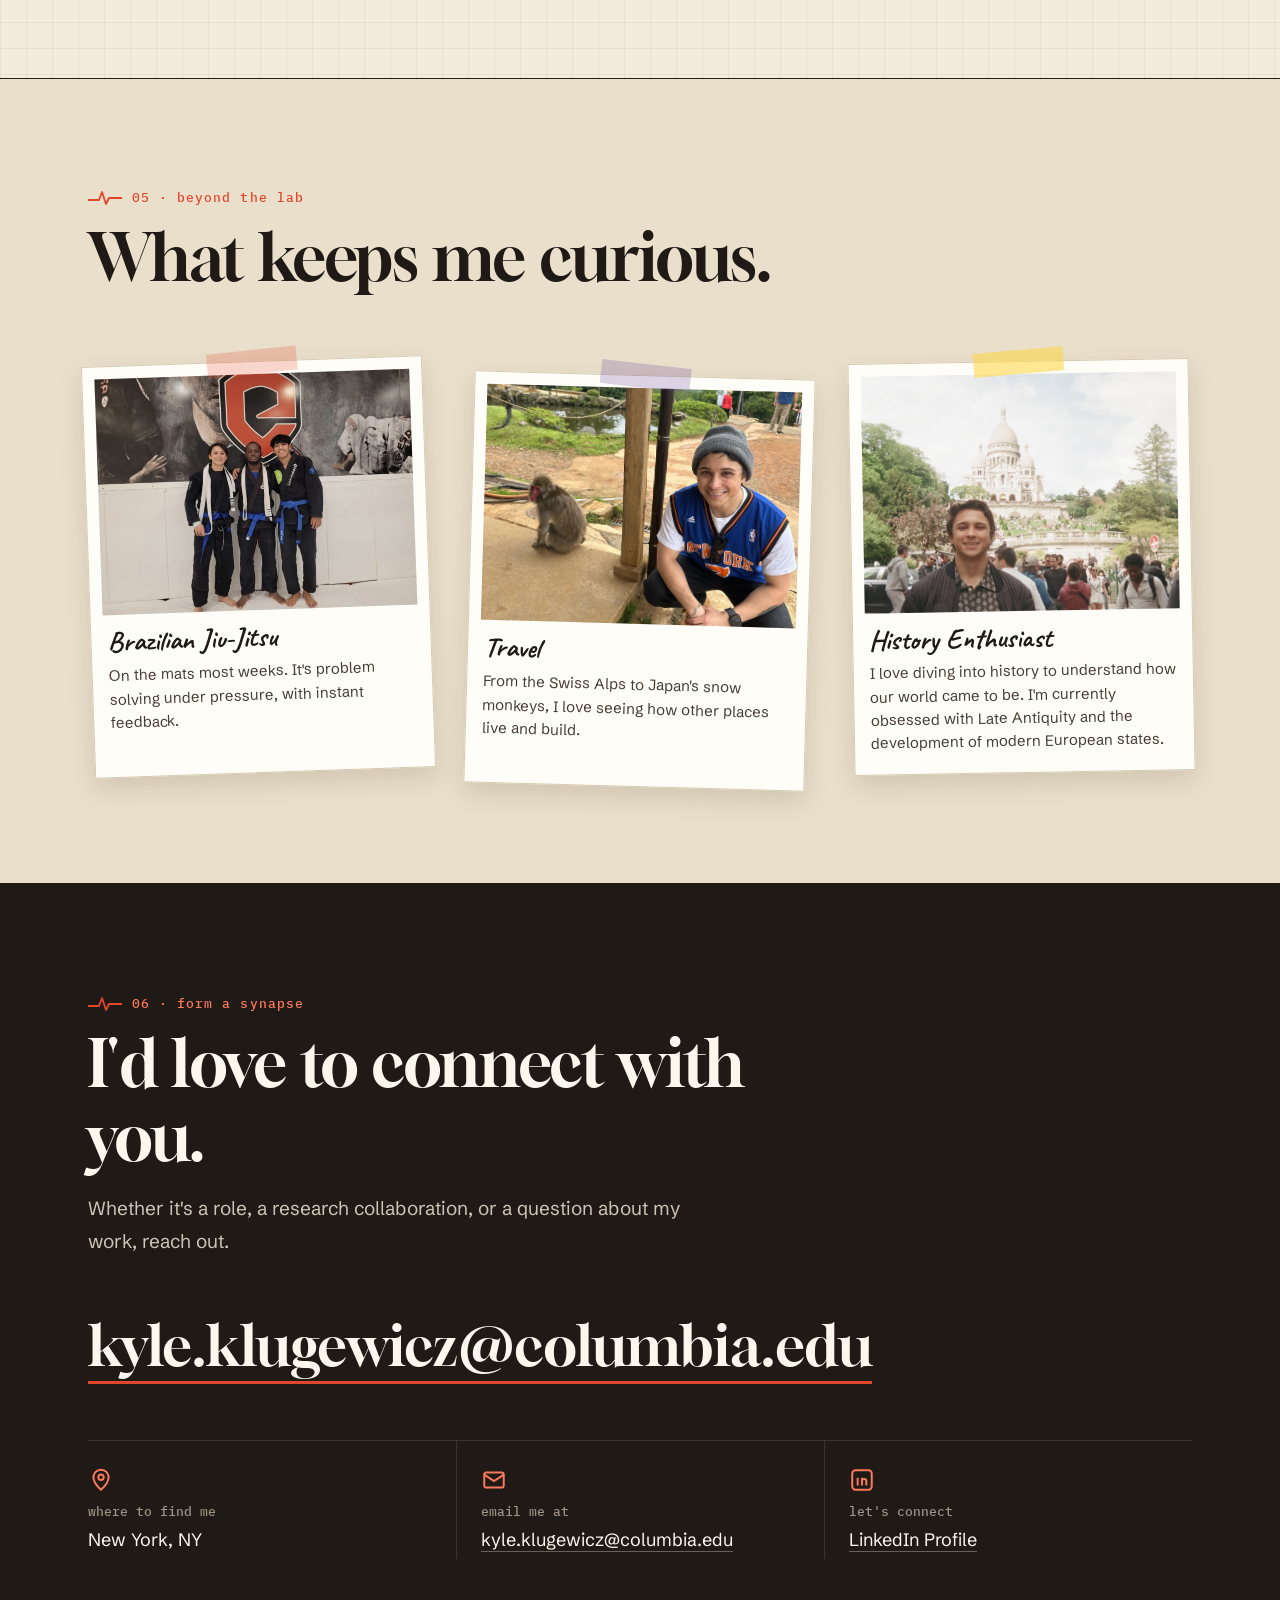
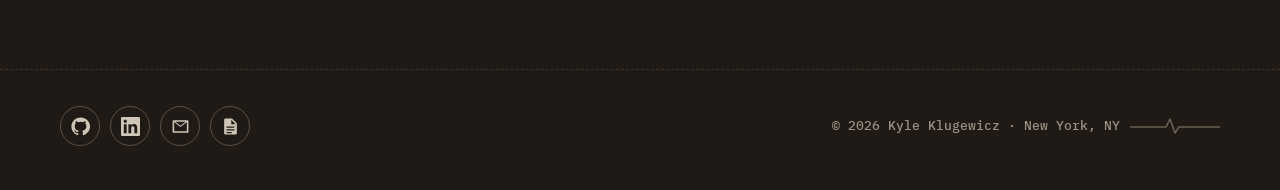
==== commit 6d262b5c: "Add Coursework page listing every course with topics covered Engineering first, most advanced course" ====
--- a/index.html
+++ b/index.html
@@ -277,6 +277,7 @@
               <li>Electromagnetics</li><li>Electronics I</li><li>Circuit Analysis II</li><li>Digital Circuits &amp; Systems</li>
               <li>Probability &amp; Statistical Methods</li>
             </ul>
+            <a class="readmore" href="coursework.html">see all coursework →</a>
           </li>
         </ol>
       </div>
--- a/style.css
+++ b/style.css
@@ -535,6 +535,39 @@
   border-radius: 8px; background: var(--ink); border: 1.5px solid var(--ink); box-shadow: 6px 6px 0 var(--ink);
 }
 .video-fig figcaption { text-align: center; font-size: 14.5px; color: var(--ink-3); margin-top: 14px; }
+
+/* ---------- Coursework page ---------- */
+.course-section { padding: 84px 0; }
+.course-section + .course-section { border-top: 1.5px solid var(--ink); }
+.course-section .intro { margin-bottom: 40px; }
+.course-group + .course-group { margin-top: 52px; }
+.course-group > h3 {
+  font: 700 28px/1.1 var(--hand); color: var(--spike); margin-bottom: 18px;
+  display: flex; align-items: center; gap: 14px;
+}
+.course-group > h3::after { content: ""; flex: 1; border-top: 1.5px dashed var(--ink-3); }
+.course-grid { list-style: none; display: grid; grid-template-columns: repeat(auto-fill, minmax(320px, 1fr)); gap: 18px; }
+.course {
+  background: var(--paper-hi); border: 1.5px solid var(--ink); border-radius: 6px; padding: 16px 18px 18px;
+  box-shadow: 3px 3px 0 var(--ink); display: flex; flex-direction: column; min-width: 0;
+}
+.course-head { display: flex; justify-content: space-between; align-items: center; gap: 10px; }
+.course-code { font: 600 13px/1.4 var(--mono); color: var(--spike); }
+.course-now { font: 500 11px/1 var(--mono); background: var(--marker); color: var(--ink); padding: 4px 7px; border-radius: 3px; border: 1px solid var(--ink); }
+.course h4 { font-family: var(--display); font-size: 22px; margin: 4px 0 4px; }
+.course-meta { font: 500 12px/1.5 var(--mono); color: var(--ink-3); }
+.course-desc { font-size: 15px; line-height: 1.5; color: var(--ink-2); margin-top: 10px; }
+.course-topics { list-style: none; display: flex; flex-wrap: wrap; gap: 5px; margin-top: 12px; }
+.course-topics li { font: 500 11.5px/1.3 var(--mono); padding: 4px 7px; border-radius: 3px; background: var(--paper); border: 1px solid var(--rule); color: var(--ink); }
+.course-links { margin-top: auto; padding-top: 12px; display: flex; flex-wrap: wrap; gap: 6px 16px; font: 600 12.5px/1.4 var(--mono); }
+.course-links a:hover { text-decoration: underline; }
+.course-filter { display: flex; flex-wrap: wrap; gap: 8px; margin-top: 30px; }
+.course-filter button {
+  font: 500 13px/1 var(--mono); padding: 9px 13px; border-radius: 4px; cursor: pointer;
+  background: var(--paper-hi); color: var(--ink); border: 1.5px solid var(--ink);
+}
+.course-filter button:hover { background: var(--marker); }
+.course-filter button.on { background: var(--ink); color: var(--paper-hi); }
 
 /* ---------- Responsive ---------- */
 @media (max-width: 1040px) {
@@ -592,6 +625,8 @@
   .page-hero { padding: 40px 0 52px; }
   .prose p.lead { font-size: 19px; }
   .info-list strong { flex-basis: 80px; }
+  .course-section { padding: 60px 0; }
+  .course-grid { grid-template-columns: minmax(0, 1fr); }
 }
 @media (prefers-reduced-motion: reduce) {
   html { scroll-behavior: auto; }
